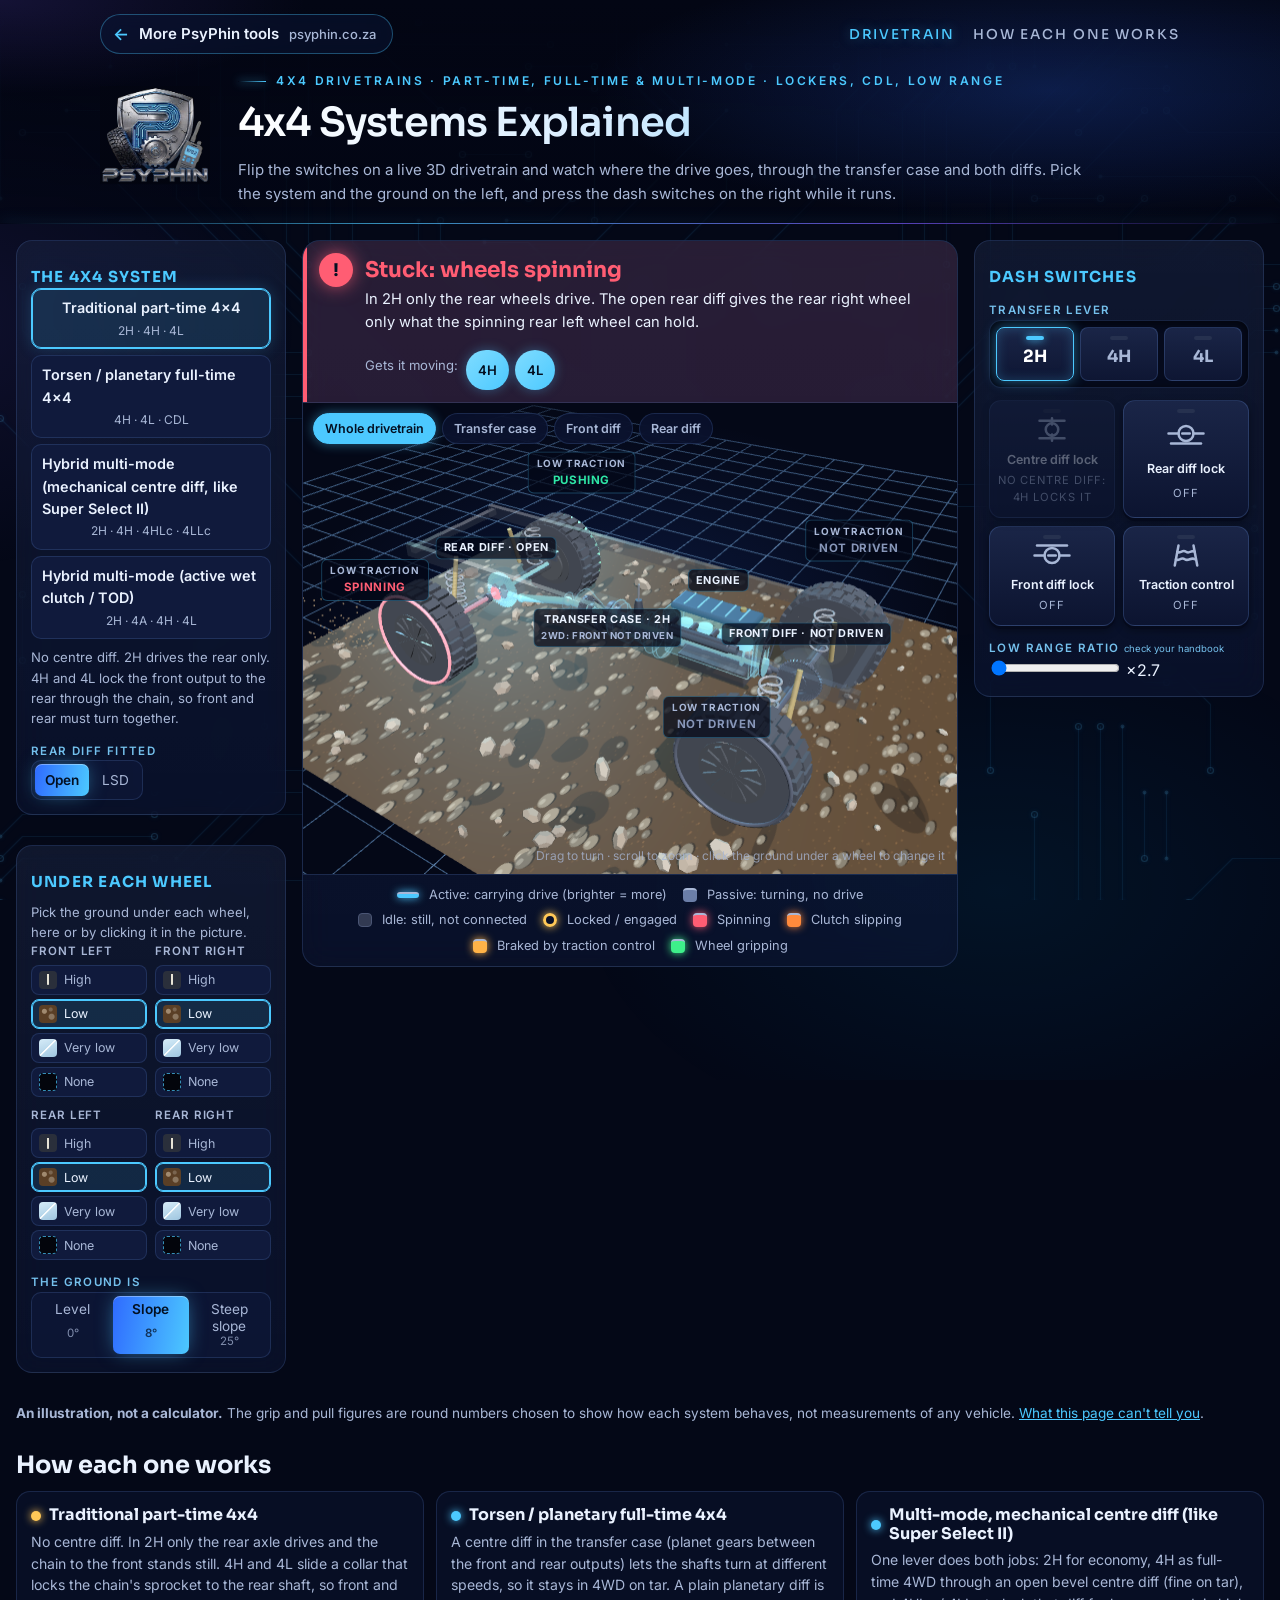
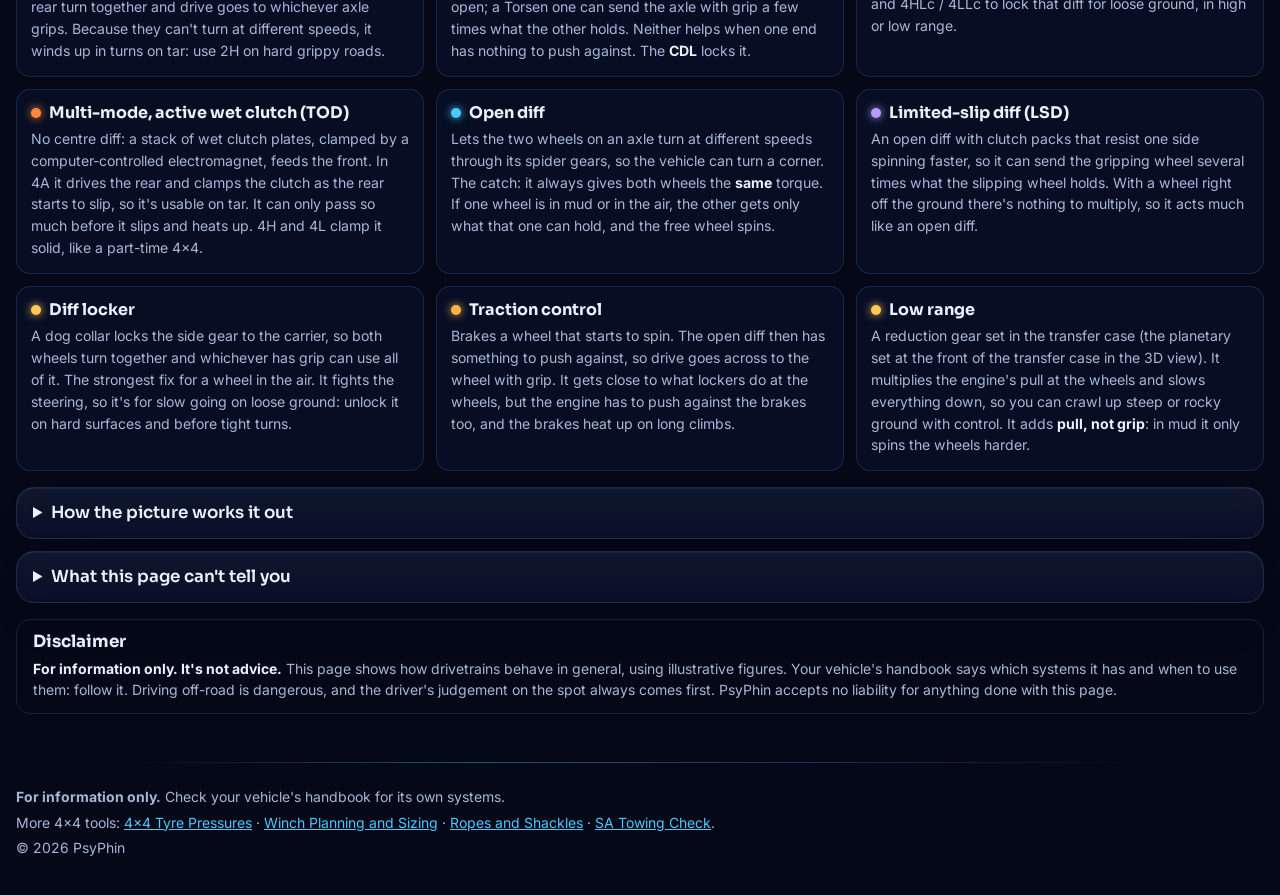
==== index.html @ dadbd7bc "Finished: remove the construction banner and noindex, add a sitemap Co-Authored-By: Claude Opus 5.5 " ====
<!doctype html>
<html lang="en-ZA" data-circuit="still">
<head>
  <meta charset="utf-8">
  <meta name="viewport" content="width=device-width, initial-scale=1">
  <title>4x4 Systems Explained: Part-Time, Full-Time, Lockers, CDL and Low Range | PsyPhin</title>
  <meta name="description" content="Flip the switches on a live 4x4 drivetrain: 2H, 4H, 4L, centre diff lock, lockers and traction control, and watch what each does on slippery ground.">
  <link rel="canonical" href="https://4x4.psyphin.co.za/">
  <meta property="og:type" content="website">
  <meta property="og:url" content="https://4x4.psyphin.co.za/">
  <meta property="og:title" content="4x4 Systems Explained">
  <meta property="og:description" content="Flip the switches on a live 4x4 drivetrain: 2H, 4H, 4L, centre diff lock, lockers and traction control, and watch what each does on slippery ground.">
  <meta name="theme-color" content="#040817">
  <link rel="icon" href="favicon.ico" sizes="48x48">
  <link rel="icon" href="favicon-96x96.png" type="image/png" sizes="96x96">
  <link rel="icon" href="favicon-192x192.png" type="image/png" sizes="192x192">
  <link rel="apple-touch-icon" href="apple-touch-icon.png" sizes="180x180">
  <link rel="preconnect" href="https://fonts.googleapis.com">
  <link rel="preconnect" href="https://fonts.gstatic.com" crossorigin>
  <link href="https://fonts.googleapis.com/css2?family=Inter:wght@400;500;600;700&family=Sora:wght@500;600;700&display=swap" rel="stylesheet">
  <link rel="stylesheet" href="css/style.css">
</head>
<body class="sys-page">
  <a class="skip-link" href="#main">Skip to content</a>

  <header class="brand-bar">
    <div class="brand-nav">
      <a class="back-link" href="https://psyphin.co.za/#tools"><span class="back-link-arrow" aria-hidden="true">&larr;</span> <span class="back-link-label"><span class="back-link-more">More </span>PsyPhin tools</span> <span class="back-link-domain">psyphin.co.za</span></a>
      <nav class="nav" aria-label="Site">
        <a href="#bench" aria-current="page">Drivetrain</a>
        <a href="#setups">How each one works</a>
      </nav>
    </div>
    <div class="brand-inner">
      <a class="brand-logo-link" href="https://psyphin.co.za/" aria-label="PsyPhin home"><img src="logo.jpg" alt="PsyPhin" class="brand-logo" width="560" height="501"></a>
      <div class="brand-text">
        <p class="brand-eyebrow">4x4 drivetrains &middot; Part-time, full-time &amp; multi-mode &middot; Lockers, CDL, low range</p>
        <h1>4x4 Systems Explained</h1>
        <p class="subtitle">Flip the switches on a live 3D drivetrain and watch where the drive goes, through the transfer case and both diffs. Pick the system and the ground on the left, and press the dash switches on the right while it runs.</p>
      </div>
    </div>
  </header>

  <main id="main" class="wrap">
    <!-- The bench: setup on the left, the live drivetrain in the middle, the dash switches on the right -->
    <section class="bench" id="bench" aria-label="Interactive drivetrain">
      <aside class="side side--left">
        <div class="panel">
          <p class="panel-title" id="sys-label">The 4x4 system</p>
          <div class="pick-list" id="sys-chips" role="radiogroup" aria-labelledby="sys-label"></div>
          <p class="hint" id="sys-blurb"></p>
          <p class="ctl-label" id="lsd-label">Rear diff fitted</p>
          <div class="seg" id="lsd-seg" role="radiogroup" aria-labelledby="lsd-label"></div>
        </div>
        <div class="panel">
          <p class="panel-title">Under each wheel</p>
          <p class="hint wheel-hint">Pick the ground under each wheel, here or by clicking it in the picture.</p>
          <div class="wheel-grid" id="wheel-grid"></div>
          <p class="ctl-label" id="slope-label">The ground is</p>
          <div class="seg seg--slope" id="slope-seg" role="radiogroup" aria-labelledby="slope-label"></div>
        </div>
      </aside>

      <div class="centre">
        <div class="status" id="status" role="status" aria-live="polite"></div>
        <div class="view-box">
          <canvas id="view" aria-label="3D view of the drivetrain, animated: drag to turn it, scroll to zoom" role="img"></canvas>
          <div class="views" id="views" role="group" aria-label="Zoom to">
            <button type="button" data-view="all" aria-pressed="true">Whole drivetrain</button>
            <button type="button" data-view="tcase" aria-pressed="false">Transfer case</button>
            <button type="button" data-view="front" aria-pressed="false">Front diff</button>
            <button type="button" data-view="rear" aria-pressed="false">Rear diff</button>
          </div>
          <p class="view-hint">Drag to turn &middot; scroll to zoom &middot; click the ground under a wheel to change it</p>
        </div>
        <ul class="legend" aria-label="Colour key">
          <li><span class="key key--flow"></span>Active: carrying drive (brighter = more)</li>
          <li><span class="key key--passive"></span>Passive: turning, no drive</li>
          <li><span class="key key--idle"></span>Idle: still, not connected</li>
          <li><span class="key key--lock"></span>Locked / engaged</li>
          <li><span class="key key--spin"></span>Spinning</li>
          <li><span class="key key--heat"></span>Clutch slipping</li>
          <li><span class="key key--brake"></span>Braked by traction control</li>
          <li><span class="key key--grip"></span>Wheel gripping</li>
        </ul>
      </div>

      <aside class="side side--right">
        <div class="panel dash">
          <p class="panel-title">Dash switches</p>
          <p class="ctl-label" id="range-label">Transfer lever</p>
          <div class="lever" id="lever" role="radiogroup" aria-labelledby="range-label"></div>
          <div class="switches" id="switches"></div>
          <p class="ctl-label" id="ratio-label">Low range ratio <small>check your handbook</small></p>
          <div class="slider">
            <input type="range" id="lowRatio" aria-labelledby="ratio-label">
            <output id="ratio-out" for="lowRatio"></output>
          </div>
        </div>
        <div class="cautions" id="cautions" aria-live="polite"></div>
      </aside>
    </section>

    <p class="note-illustrative"><strong>An illustration, not a calculator.</strong> The grip and pull figures are round numbers chosen to show how each system behaves, not measurements of any vehicle. <a href="#explain-gaps">What this page can't tell you</a>.</p>

    <!-- How each one works -->
    <section class="setups" id="setups" aria-labelledby="setups-title">
      <h2 id="setups-title" class="setups-title">How each one works</h2>
      <div class="setup-grid">
        <article class="setup">
          <h3><span class="setup-dot setup-dot--lock"></span>Traditional part-time 4x4</h3>
          <p>No centre diff. In 2H only the rear axle drives and the chain to the front stands still. 4H and 4L slide a collar that locks the chain's sprocket to the rear shaft, so front and rear turn together and drive goes to whichever axle grips. Because they can't turn at different speeds, it winds up in turns on tar: use 2H on hard grippy roads.</p>
        </article>
        <article class="setup">
          <h3><span class="setup-dot setup-dot--flow"></span>Torsen / planetary full-time 4x4</h3>
          <p>A centre diff in the transfer case (planet gears between the front and rear outputs) lets the shafts turn at different speeds, so it stays in 4WD on tar. A plain planetary diff is open; a Torsen one can send the axle with grip a few times what the other holds. Neither helps when one end has nothing to push against. The <strong>CDL</strong> locks it.</p>
        </article>
        <article class="setup">
          <h3><span class="setup-dot setup-dot--flow"></span>Multi-mode, mechanical centre diff (like Super Select II)</h3>
          <p>One lever does both jobs: 2H for economy, 4H as full-time 4WD through an open bevel centre diff (fine on tar), and 4HLc / 4LLc to lock that diff for loose ground, in high or low range.</p>
        </article>
        <article class="setup">
          <h3><span class="setup-dot setup-dot--heat"></span>Multi-mode, active wet clutch (TOD)</h3>
          <p>No centre diff: a stack of wet clutch plates, clamped by a computer-controlled electromagnet, feeds the front. In 4A it drives the rear and clamps the clutch as the rear starts to slip, so it's usable on tar. It can only pass so much before it slips and heats up. 4H and 4L clamp it solid, like a part-time 4x4.</p>
        </article>
        <article class="setup">
          <h3><span class="setup-dot setup-dot--flow"></span>Open diff</h3>
          <p>Lets the two wheels on an axle turn at different speeds through its spider gears, so the vehicle can turn a corner. The catch: it always gives both wheels the <strong>same</strong> torque. If one wheel is in mud or in the air, the other gets only what that one can hold, and the free wheel spins.</p>
        </article>
        <article class="setup">
          <h3><span class="setup-dot setup-dot--lsd"></span>Limited-slip diff (LSD)</h3>
          <p>An open diff with clutch packs that resist one side spinning faster, so it can send the gripping wheel several times what the slipping wheel holds. With a wheel right off the ground there's nothing to multiply, so it acts much like an open diff.</p>
        </article>
        <article class="setup">
          <h3><span class="setup-dot setup-dot--lock"></span>Diff locker</h3>
          <p>A dog collar locks the side gear to the carrier, so both wheels turn together and whichever has grip can use all of it. The strongest fix for a wheel in the air. It fights the steering, so it's for slow going on loose ground: unlock it on hard surfaces and before tight turns.</p>
        </article>
        <article class="setup">
          <h3><span class="setup-dot setup-dot--brake"></span>Traction control</h3>
          <p>Brakes a wheel that starts to spin. The open diff then has something to push against, so drive goes across to the wheel with grip. It gets close to what lockers do at the wheels, but the engine has to push against the brakes too, and the brakes heat up on long climbs.</p>
        </article>
        <article class="setup">
          <h3><span class="setup-dot setup-dot--lock"></span>Low range</h3>
          <p>A reduction gear set in the transfer case (the planetary set at the front of the transfer case in the 3D view). It multiplies the engine's pull at the wheels and slows everything down, so you can crawl up steep or rocky ground with control. It adds <strong>pull, not grip</strong>: in mud it only spins the wheels harder.</p>
        </article>
      </div>
    </section>

    <section class="explainers" aria-label="Explainers">
      <details class="explainer" id="explain-model">
        <summary>How the picture works it out</summary>
        <div class="explainer-body">
          <p>Each wheel can push the ground with at most its grip times the weight on it. The wheels on the ground share the vehicle's weight evenly, so a lifted wheel carries none and has no grip at all.</p>
          <p>The drive passes through the centre (the transfer case), then each axle's diff. An open diff can pass on twice what its weaker side can hold. A locked one passes on the sum of both sides. An LSD sits in between. Traction control acts like a locker at the ground, by braking the side that spins.</p>
          <p>To keep moving up the slope it needs the slope's pull plus the drag of the surface. If the drivetrain can't pass that much to the ground, wheels spin. If it can but the engine can't pull that hard, it bogs down: that's when low range helps.</p>
        </div>
      </details>
      <details class="explainer" id="explain-gaps">
        <summary>What this page can't tell you</summary>
        <div class="explainer-body"><ul id="gaps"></ul></div>
      </details>
    </section>

    <aside id="disclaimer" class="disclaimer" aria-labelledby="disclaimer-title">
      <h2 id="disclaimer-title">Disclaimer</h2>
      <p><strong>For information only. It's not advice.</strong> This page shows how drivetrains behave in general, using illustrative figures. Your vehicle's handbook says which systems it has and when to use them: follow it. Driving off-road is dangerous, and the driver's judgement on the spot always comes first. PsyPhin accepts no liability for anything done with this page.</p>
    </aside>
  </main>

  <footer class="site-footer">
    <div class="wrap">
      <p><strong>For information only.</strong> Check your vehicle's handbook for its own systems.</p>
      <p>More 4x4 tools: <a href="https://tyres.psyphin.co.za/">4x4 Tyre Pressures</a> &middot; <a href="https://winching.psyphin.co.za/">Winch Planning and Sizing</a> &middot; <a href="https://ropes.psyphin.co.za/">Ropes and Shackles</a> &middot; <a href="https://towing.psyphin.co.za/">SA Towing Check</a>.</p>
      <p>&copy; <span id="year"></span> PsyPhin</p>
    </div>
  </footer>

  <script src="js/data.js"></script>
  <script src="js/calc.js"></script>
  <script src="js/vendor/three.min.js"></script>
  <script src="js/diagram3d.js"></script>
  <script src="js/app.js"></script>
  <script src="js/circuit.js"></script>

  <!-- GoatCounter: cookie-free page-visit stats at https://psyphin.goatcounter.com/ (never sees form inputs) -->
  <!-- Shared with psyphin.co.za: prefix paths with the host so this site's "/" is counted separately -->
  <script>window.goatcounter = { path: function (p) { return location.host + p; } };</script>
  <script data-goatcounter="https://psyphin.goatcounter.com/count" async src="//gc.zgo.at/count.js"></script>
</body>
</html>
---- css/style.css ----
/* 4x4 Systems Explained. Colours follow psyphin.co.za (css/style.css there);
   based on the SA Towing Check stylesheet, so the tools look the same: the navy
   "deep space" look shared by every PsyPhin site since 2026-10-18. */
:root {
  --bg: #040817;
  --surface: #0b1330;
  --surface-2: #101a3c;
  --glass: rgba(11, 19, 48, 0.58);
  --glass-2: rgba(16, 26, 60, 0.6);
  --border: rgba(120, 170, 255, 0.16);
  --text: #eaf2ff;
  --text-muted: #a8b7d6;
  --accent: #4cc9ff;
  --accent-strong: #2f6bff;
  --accent-glow: rgba(76, 201, 255, 0.35);
  --violet: #7c5cff;

  /* anything the visitor can change: blue box, blue value, pencil (worked-out figures stay plain) */
  --input-bg: color-mix(in srgb, var(--accent) 12%, var(--surface-2));
  --input-border: color-mix(in srgb, var(--accent) 70%, var(--border));
  --pencil: url("data:image/svg+xml,%3Csvg xmlns='http://www.w3.org/2000/svg' viewBox='0 0 16 16' fill='none' stroke='%234cc9ff' stroke-width='1.6' stroke-linecap='round' stroke-linejoin='round'%3E%3Cpath d='M11.2 2.3l2.5 2.5-8.4 8.4-3.2.7.7-3.2z'/%3E%3Cpath d='M9.6 3.9l2.5 2.5'/%3E%3C/svg%3E");

  /* traffic light */
  --pass: #2ee6a6;
  --warn: #ffc857;
  --fail: #ff5d73;
  --info: #4cc9ff;
  --incomplete: #7487ad;

  /* panel accents */
  --legal: #4cc9ff;
  --maker: #c084fc;

  /* chart series (validated for colour-blind separation on --surface-2) */
  --series-1: #3987e5;
  --series-2: #d95926;
  --series-3: #9085e9;
  --series-4: #d55181;
  --series-neutral: #7487ad;

  /* under construction banner */
  --construction: #fbbf24;
  --construction-ink: #1a1405;

  --radius: 14px;
  --max-width: 1100px;
  --font-body: "Inter", system-ui, -apple-system, "Segoe UI", Roboto, sans-serif;
  --font-display: "Sora", "Inter", system-ui, sans-serif;
}

*,
*::before,
*::after {
  box-sizing: border-box;
}

/* elements with display rules below must still hide (modes, trailer fields) */
[hidden] {
  display: none !important;
}

body {
  margin: 0;
  background: var(--bg);
  color: var(--text);
  font-family: var(--font-body);
  font-size: 1rem;
  line-height: 1.55;
  -webkit-font-smoothing: antialiased;
  overflow-x: hidden;
}

/* Fixed layers behind the whole page, the same on every PsyPhin site (change them
   together): a glowing circuit board and slow-drifting pools of blue and violet
   light. js/circuit.js (identical on every site) draws the circuit on two canvases
   (.circuit-fx) and adds .fx-circuit to <html>, which hides the static fallback
   tile in body::before. Here (owner's request, 2026-10-19) both are dimmer than
   on the other sites and still: the pages set <html data-circuit="still">, so
   circuit.js draws the board once with no pulses, and the light doesn't drift,
   so nothing moves behind the text. */
body::before,
body::after {
  content: "";
  position: fixed;
  inset: 0;
  z-index: -1;
  pointer-events: none;
}

body::before {
  opacity: 0.5;
  background-image: url("data:image/svg+xml,%3Csvg xmlns='http://www.w3.org/2000/svg' width='180' height='180' fill='none'%3E%3Cfilter id='g' filterUnits='userSpaceOnUse' x='-20' y='-20' width='220' height='220'%3E%3CfeGaussianBlur stdDeviation='1.8' result='b'/%3E%3CfeMerge%3E%3CfeMergeNode in='b'/%3E%3CfeMergeNode in='SourceGraphic'/%3E%3C/feMerge%3E%3C/filter%3E%3Cg filter='url(%23g)'%3E%3Cg stroke='%233fb6ff' stroke-opacity='0.18' stroke-width='1.1'%3E%3Cpath d='M0 40h46l18 18h44M108 58v42l18 18h54M24 180v-44l18-18h34M180 22h-34L124 0M76 118v-20l-14-14H0M146 180v-26l12-12h22'/%3E%3C/g%3E%3Cg stroke='%235cc8ff' stroke-opacity='0.38'%3E%3Ccircle cx='108' cy='58' r='2.6'/%3E%3Ccircle cx='76' cy='118' r='2.6'/%3E%3Ccircle cx='146' cy='22' r='2.6'/%3E%3Ccircle cx='146' cy='154' r='2.6'/%3E%3C/g%3E%3C/g%3E%3C/svg%3E");
}

.fx-circuit body::before {
  display: none;
}

body::after {
  z-index: -2;
  inset: -20%;
  background:
    radial-gradient(38% 32% at 82% 8%, rgba(47, 107, 255, 0.18), transparent 70%),
    radial-gradient(30% 28% at 10% 40%, rgba(124, 92, 255, 0.1), transparent 70%),
    radial-gradient(34% 30% at 70% 85%, rgba(0, 180, 255, 0.07), transparent 70%);
}

.circuit-fx {
  position: fixed;
  top: 0;
  left: 0;
  z-index: -1;
  pointer-events: none;
  opacity: 0.5;
}

::selection {
  background: rgba(76, 201, 255, 0.35);
  color: #fff;
}

a {
  color: var(--accent);
}

h1,
h2,
h3 {
  font-family: var(--font-display);
  line-height: 1.15;
  margin: 0;
}

.wrap {
  max-width: var(--max-width);
  margin: 0 auto;
  padding: 0 16px;
}

.skip-link {
  position: absolute;
  left: -9999px;
}

.skip-link:focus {
  left: 16px;
  top: 16px;
  z-index: 10;
  background: var(--surface);
  padding: 8px 12px;
}

.visually-hidden {
  position: absolute;
  width: 1px;
  height: 1px;
  overflow: hidden;
  clip: rect(0 0 0 0);
  white-space: nowrap;
}

.muted {
  color: var(--text-muted);
}

/* ------------------------------------------------------------ header / footer */
.site-header {
  border-bottom: 1px solid var(--border);
  background: rgba(2, 2, 3, 0.92);
  position: sticky;
  top: 0;
  z-index: 5;
  backdrop-filter: blur(6px);
}

.site-header-inner {
  max-width: var(--max-width);
  margin: 0 auto;
  padding: 12px 16px;
  display: flex;
  align-items: center;
  justify-content: space-between;
  gap: 16px;
}

/* back link pill: same design as fuel.psyphin.co.za's header link */
.back-link {
  display: inline-flex;
  align-items: center;
  flex-wrap: wrap;
  gap: 4px 10px;
  padding: 8px 16px 8px 12px;
  border: 1px solid rgba(76, 201, 255, 0.35);
  border-radius: 999px;
  background: rgba(10, 20, 52, 0.55);
  -webkit-backdrop-filter: blur(10px);
  backdrop-filter: blur(10px);
  color: var(--text);
  font-size: 15px;
  font-weight: 600;
  line-height: 1.3;
  text-decoration: none;
  transition: background-color 0.15s ease, border-color 0.15s ease, box-shadow 0.15s ease;
}

.back-link-arrow {
  color: var(--accent);
  font-size: 17px;
  transition: transform 0.15s ease;
}

.back-link-domain {
  color: var(--text-muted);
  font-weight: 500;
  font-size: 13px;
}

.back-link:hover {
  background: rgba(76, 201, 255, 0.14);
  border-color: var(--accent);
  box-shadow: 0 0 22px rgba(76, 201, 255, 0.3);
}

.back-link:hover .back-link-arrow {
  transform: translateX(-3px);
}

.back-link:focus-visible {
  outline: 2px solid var(--accent);
  outline-offset: 3px;
}

/* phones: the pill, page links and shield share one row, so drop the domain,
   keep the pill on one line and shorten it to "← PsyPhin tools" */
@media (max-width: 480px) {
  .back-link-domain {
    display: none;
  }

  .back-link {
    flex-wrap: nowrap;
    white-space: nowrap;
  }
}

@media (max-width: 420px) {
  .back-link-more {
    display: none;
  }

  .back-link {
    padding: 7px 12px 7px 10px;
    gap: 8px;
    font-size: 14px;
  }
}

@media (prefers-reduced-motion: reduce) {
  .back-link,
  .back-link-arrow {
    transition: none;
  }
}

.nav {
  display: flex;
  gap: 18px;
}

/* page links + PsyPhin shield (a copy of psyphin.co.za's brand-64.png), top right */
.header-end {
  display: flex;
  align-items: center;
  gap: 16px;
}

.brand {
  display: block;
  flex: none;
  border-radius: 6px;
}

.brand img {
  display: block;
  width: 32px;
  height: 32px;
  border-radius: 6px;
}

.brand:focus-visible {
  outline: 2px solid var(--accent);
  outline-offset: 3px;
}

@media (max-width: 420px) {
  .site-header-inner {
    gap: 12px;
  }

  .header-end,
  .nav {
    gap: 12px;
  }

  .nav a {
    font-size: 1rem;
  }

  .brand img {
    width: 28px;
    height: 28px;
  }
}

@media (max-width: 350px) {
  .site-header-inner {
    padding-left: 12px;
    padding-right: 12px;
  }

  .site-header-inner,
  .header-end,
  .nav {
    gap: 8px;
  }

  .back-link {
    padding: 6px 10px 6px 8px;
    gap: 6px;
  }
}

.nav a {
  color: var(--text-muted);
  text-decoration: none;
  font-family: var(--font-display);
  font-weight: 600;
  font-size: 1.05rem;
  letter-spacing: 0.02em;
}

.nav a[aria-current="page"],
.nav a:hover {
  color: var(--accent);
}

.site-footer {
  border-top: 1px solid var(--border);
  margin-top: 48px;
  padding: 20px 0 32px;
  color: var(--text-muted);
  font-size: 0.875rem;
}

.site-footer p {
  margin: 4px 0;
}

/* ------------------------------------------------------------ intro */
.intro {
  padding: 28px 0 8px;
}

.intro h1 {
  font-size: clamp(2rem, 6vw, 2.8rem);
  color: var(--text);
}

.lede {
  max-width: 62ch;
  margin: 10px 0 6px;
  color: var(--text);
}

.privacy {
  margin: 0;
  color: var(--text-muted);
  font-size: 0.875rem;
}

/* ------------------------------------------------------------ modes */
.modes {
  display: grid;
  grid-template-columns: repeat(4, 1fr);
  gap: 4px;
  margin-top: 20px;
  padding: 4px;
  background: var(--surface);
  border: 1px solid var(--border);
  border-radius: 12px;
  max-width: 760px;
}

/* phones: two rows of two */
@media (max-width: 560px) {
  .modes {
    grid-template-columns: 1fr 1fr;
  }
}

.mode-button small {
  display: block;
  font-family: var(--font-body);
  font-weight: 500;
  font-size: 0.72rem;
  letter-spacing: 0.04em;
  text-transform: uppercase;
  opacity: 0.8;
}

.mode-button {
  font: inherit;
  font-family: var(--font-display);
  font-weight: 700;
  font-size: 1.05rem;
  line-height: 1.15;
  min-height: 44px;
  padding: 6px 8px;
  color: var(--text-muted);
  background: transparent;
  border: 0;
  border-radius: 9px;
  cursor: pointer;
}

.mode-button:hover {
  color: var(--text);
}

.mode-button[aria-pressed="true"] {
  color: #031022;
  background: var(--accent);
}

.mode-button:focus-visible {
  outline: 2px solid var(--accent);
  outline-offset: 2px;
}

.mode-hint {
  margin: 8px 0 0;
  font-size: 0.875rem;
  color: var(--text-muted);
}

.jump-link {
  white-space: nowrap;
}

.results {
  scroll-margin-top: 64px; /* clear the sticky header */
}

@media (min-width: 900px) {
  .jump-link {
    display: none;
  }
}

/* ------------------------------------------------------------ layout */
.layout {
  display: grid;
  gap: 24px;
  margin-top: 20px;
}

@media (min-width: 900px) {
  .layout {
    grid-template-columns: minmax(300px, 380px) 1fr;
    align-items: start;
  }
}

/* ------------------------------------------------------------ form */
.inputs fieldset {
  border: 1px solid var(--border);
  background: var(--surface);
  border-radius: var(--radius);
  margin: 0 0 16px;
  padding: 14px 16px 6px;
  min-width: 0;
}

.inputs legend {
  font-family: var(--font-display);
  font-weight: 700;
  font-size: 1.15rem;
  padding: 0 6px;
  color: var(--accent);
}

.field {
  margin-bottom: 14px;
}

.field > label,
.field > .label {
  display: block;
  font-weight: 600;
  font-size: 0.95rem;
  margin-bottom: 6px;
}

.hint {
  margin: 4px 0 0;
  font-size: 0.8rem;
  color: var(--text-muted);
}

input[inputmode],
select {
  width: 100%;
  font: inherit;
  font-size: 1rem; /* 16px stops iOS zooming on focus */
  color: var(--text);
  background: var(--surface-2);
  border: 1px solid var(--border);
  border-radius: 10px;
  padding: 10px 12px;
  min-height: 44px;
}

input[inputmode]:focus,
select:focus {
  outline: 2px solid var(--accent);
  outline-offset: 1px;
}

.unit-input {
  display: flex;
  align-items: stretch;
}

.unit-input input {
  border-top-right-radius: 0;
  border-bottom-right-radius: 0;
}

.unit-input span {
  display: flex;
  align-items: center;
  padding: 0 12px;
  border: 1px solid var(--border);
  border-left: 0;
  border-radius: 0 10px 10px 0;
  background: var(--surface);
  color: var(--text-muted);
  font-size: 0.9rem;
}

.choice {
  display: grid;
  grid-template-columns: 1fr 1fr;
  gap: 8px;
}

.choice label {
  display: flex;
  align-items: flex-start;
  gap: 8px;
  line-height: 1.3;
  padding: 10px 12px;
  min-height: 44px;
  border: 1px solid var(--border);
  border-radius: 10px;
  background: var(--surface-2);
  cursor: pointer;
  font-weight: 500;
}

.choice label small {
  display: block;
  color: var(--text-muted);
  font-size: 0.78rem;
  font-weight: 400;
  margin-top: 2px;
}

.choice .choice-wide {
  grid-column: 1 / -1;
}

.field > .label small {
  font-weight: 400;
  font-size: 0.8rem;
  color: var(--text-muted);
}

.choice label:has(input:checked) {
  border-color: var(--accent);
  box-shadow: inset 0 0 0 1px var(--accent);
}

.choice input {
  accent-color: var(--accent);
  flex: none;
  width: 18px;
  height: 18px;
  margin: 0;
}

.help {
  margin-top: 8px;
  font-size: 0.875rem;
}

.help summary {
  cursor: pointer;
  color: var(--accent);
}

.help-body {
  margin-top: 6px;
  padding: 10px 12px;
  background: var(--surface-2);
  border-radius: 10px;
}

.help-body p {
  margin: 0 0 6px;
}

.help-body > ul {
  margin: 0 0 6px;
  padding-left: 1.2em;
}

.help-body li {
  margin-bottom: 3px;
}

.fieldset-hint {
  margin: 0 0 12px;
}

.field-row {
  display: grid;
  grid-template-columns: 1fr 1fr;
  gap: 0 10px;
}

.field-row > .field > label {
  display: block;
  font-weight: 600;
  font-size: 0.95rem;
  margin-bottom: 6px;
}

.field-row-hint {
  margin: -8px 0 14px;
}

.fieldset-details > summary {
  cursor: pointer;
  font-family: var(--font-display);
  font-weight: 700;
  font-size: 1.15rem;
  color: var(--accent);
  margin-bottom: 8px;
}

.fieldset-details > summary small {
  font-family: var(--font-body);
  font-weight: 400;
  font-size: 0.8rem;
  color: var(--text-muted);
  white-space: nowrap;
}

/* if the heading wraps, "(optional)" goes with the last word, never alone */
.summary-tail {
  white-space: nowrap;
}

/* phones: keep "(optional)" on the heading's line */
@media (max-width: 420px) {
  .fieldset-details > summary {
    font-size: 1.05rem;
  }

  .fieldset-details > summary small {
    font-size: 0.75rem;
  }
}

.inputs fieldset:has(> .fieldset-details) {
  padding-top: 12px;
}

/* load list builder */
.load-list {
  display: grid;
  gap: 10px;
  margin-bottom: 10px;
}

.load-row {
  display: grid;
  grid-template-columns: 1fr 1fr auto;
  gap: 6px 8px;
  align-items: end;
  padding: 10px;
  background: var(--surface-2);
  border: 1px solid var(--border);
  border-radius: 10px;
}

.load-row input[type="text"] {
  grid-column: 1 / -1;
}

.load-row input {
  width: 100%;
  font: inherit;
  font-size: 1rem;
  color: var(--text);
  background: var(--surface);
  border: 1px solid var(--border);
  border-radius: 8px;
  padding: 8px 10px;
  min-height: 44px;
}

.load-row input:focus {
  outline: 2px solid var(--accent);
  outline-offset: 1px;
}

.load-num span {
  display: block;
  font-size: 0.75rem;
  color: var(--text-muted);
  margin-bottom: 2px;
}

.load-remove {
  min-width: 44px;
  min-height: 44px;
  font-size: 1.3rem;
  line-height: 1;
  color: var(--text-muted);
  background: transparent;
  border: 1px solid var(--border);
  border-radius: 8px;
  cursor: pointer;
}

.load-remove:hover {
  color: var(--fail);
  border-color: var(--fail);
}

.load-add {
  display: flex;
  gap: 8px;
}

.load-add select {
  flex: 1;
  min-width: 0;
}

.load-total {
  margin: 10px 0 12px;
  font-size: 0.9rem;
  color: var(--text-muted);
}

.load-total strong {
  color: var(--text);
}

.form-actions {
  display: flex;
  gap: 10px;
  flex-wrap: wrap;
}

.button {
  font: inherit;
  font-size: 0.9rem;
  font-weight: 600;
  min-height: 44px;
  padding: 8px 16px;
  border-radius: 10px;
  cursor: pointer;
}

.button--ghost {
  background: transparent;
  color: var(--accent);
  border: 1px solid var(--border);
}

.button--ghost:hover {
  border-color: var(--accent);
}

.button--primary {
  background: var(--accent);
  color: #031022;
  border: 1px solid var(--accent);
}

.button--primary:hover {
  background: var(--accent-strong);
  border-color: var(--accent-strong);
}

.button:focus-visible {
  outline: 2px solid var(--accent);
  outline-offset: 2px;
}

/* ------------------------------------------------------------ results */
.overall {
  display: flex;
  align-items: center;
  gap: 12px;
  padding: 14px 16px;
  border-radius: var(--radius);
  border: 1px solid var(--border);
  background: var(--surface);
  font-weight: 600;
  margin-bottom: 16px;
  --tone: var(--incomplete);
  border-left: 5px solid var(--tone);
}

.overall--pass,
.overall--info {
  --tone: var(--pass);
}

.overall--warn {
  --tone: var(--warn);
}

.overall--fail {
  --tone: var(--fail);
}

.status-icon {
  flex: none;
  display: inline-grid;
  place-items: center;
  width: 26px;
  height: 26px;
  border-radius: 50%;
  background: var(--tone);
  color: #031022;
  font-weight: 700;
  font-size: 0.9rem;
  line-height: 1;
}

.panel {
  border: 1px solid var(--border);
  border-top: 4px solid var(--panel-color);
  background: var(--surface);
  border-radius: var(--radius);
  padding: 16px;
  margin-bottom: 16px;
}

.panel--legal {
  --panel-color: var(--legal);
}

.panel--maker {
  --panel-color: var(--maker);
}

.panel h2 {
  font-size: 1.4rem;
  display: flex;
  align-items: center;
  gap: 10px;
  flex-wrap: wrap;
}

.panel-tag {
  font-family: var(--font-body);
  font-size: 0.7rem;
  font-weight: 600;
  text-transform: uppercase;
  letter-spacing: 0.06em;
  color: var(--panel-color);
  border: 1px solid var(--panel-color);
  border-radius: 999px;
  padding: 2px 8px;
}

.panel > p {
  margin: 10px 0 0;
}

.checks {
  list-style: none;
  margin: 12px 0 0;
  padding: 0;
  display: grid;
  gap: 12px;
}

.check {
  --tone: var(--incomplete);
  background: var(--surface-2);
  border: 1px solid var(--border);
  border-left: 5px solid var(--tone);
  border-radius: 12px;
  padding: 12px 14px;
}

.check--pass { --tone: var(--pass); }
.check--warn { --tone: var(--warn); }
.check--fail { --tone: var(--fail); }
.check--info { --tone: var(--info); }

.check-head {
  display: flex;
  align-items: center;
  gap: 10px;
  flex-wrap: wrap;
}

/* the title wraps beside its icon (never leaving the icon alone); a long
   status label drops to its own line only when both won't fit */
.check-head h3 {
  font-size: 1.15rem;
  flex: 1 1 9rem;
  min-width: 0;
}

.status-label {
  font-size: 0.75rem;
  font-weight: 600;
  text-transform: uppercase;
  letter-spacing: 0.05em;
  color: var(--tone);
  text-align: right;
}

.check-reason {
  margin: 8px 0 0;
}

.check-notes {
  margin: 8px 0 0;
  padding-left: 18px;
  color: var(--text-muted);
  font-size: 0.875rem;
}

.check-notes li + li {
  margin-top: 2px;
}

/* a card's explanatory notes, folded away */
.more-detail {
  margin-top: 8px;
  font-size: 0.85rem;
}

.more-detail > summary {
  cursor: pointer;
  width: fit-content;
  color: var(--accent);
}

.more-detail > .check-notes {
  margin-top: 4px;
}

/* one outcome per vehicle type, when the type was left blank */
.variants {
  list-style: none;
  margin: 8px 0 0;
  padding: 0;
  display: grid;
  gap: 8px;
}

.variant {
  --tone: var(--incomplete);
  padding: 8px 10px;
  border-left: 3px solid var(--tone);
  border-radius: 8px;
  background: var(--surface);
}

.variant--pass { --tone: var(--pass); }
.variant--warn { --tone: var(--warn); }
.variant--fail { --tone: var(--fail); }
.variant--info { --tone: var(--info); }

.variant-head {
  display: flex;
  align-items: center;
  flex-wrap: wrap;
  gap: 4px 8px;
}

.variant-head .status-icon {
  width: 20px;
  height: 20px;
  font-size: 0.75rem;
}

.variant-head strong {
  flex: 1 1 9rem;
  min-width: 0;
}

.variant-head .status-label {
  margin-left: auto;
  font-size: 0.8rem;
  font-weight: 600;
  color: var(--tone);
}

.variant p {
  margin: 4px 0 0;
}

/* meter: fill carries the status; the track is a dim step of the same colour */
.meter {
  --tone: var(--incomplete);
  display: flex;
  align-items: center;
  gap: 10px;
  margin-top: 10px;
}

.meter--pass { --tone: var(--pass); }
.meter--warn { --tone: var(--warn); }
.meter--fail { --tone: var(--fail); }
.meter--info { --tone: var(--info); }

.meter-track {
  flex: 1;
  height: 10px;
  border-radius: 4px;
  background: color-mix(in srgb, var(--tone) 22%, var(--surface-2));
  overflow: hidden;
}

.meter-fill {
  height: 100%;
  border-radius: 4px;
  background: var(--tone);
}

.meter-text {
  flex: none;
  font-size: 0.8rem;
  color: var(--text-muted);
  font-variant-numeric: tabular-nums;
}

.panel-intro {
  font-size: 0.875rem;
}

.panel-summary {
  display: flex;
  align-items: center;
  gap: 10px;
  margin: 12px 0 0;
  font-weight: 600;
  --tone: var(--incomplete);
}

.panel-summary.overall--pass { --tone: var(--pass); }
.panel-summary.overall--warn { --tone: var(--warn); }
.panel-summary.overall--fail { --tone: var(--fail); }

.table-wrap {
  overflow-x: auto;
  margin-top: 12px;
}

.limit-table {
  width: 100%;
  border-collapse: collapse;
  font-size: 0.85rem;
}

.limit-table th,
.limit-table td {
  text-align: left;
  padding: 7px 8px;
  border-bottom: 1px solid var(--border);
  vertical-align: top;
}

.limit-table th {
  color: var(--text-muted);
  font-weight: 600;
  font-size: 0.75rem;
  text-transform: uppercase;
  letter-spacing: 0.04em;
}

.limit-table .num {
  text-align: right;
  white-space: nowrap;
  font-variant-numeric: tabular-nums;
}

.limit-table tr.is-binding td {
  font-weight: 600;
  background: var(--surface-2);
}

.limit-table tr.is-binding td:first-child {
  box-shadow: inset 3px 0 0 var(--accent);
}

/* tables stay tables on phones; .table-wrap scrolls the wide ones */

/* compact citations on the checker: plain rule names linking to the sources page */
.rule-links {
  margin: 10px 0 0;
  font-size: 0.8rem;
  line-height: 1.5;
  color: var(--text-muted);
}

.rule-links-label {
  margin-right: 6px;
}

.rule-links ul {
  display: inline;
  list-style: none;
  margin: 0;
  padding: 0;
}

.rule-links li {
  display: inline;
}

.rule-links li + li::before {
  content: "\00B7";
  margin: 0 6px;
  color: var(--text-muted);
}

.rule-links a {
  font-weight: 600;
}

.rule-ref {
  font-weight: 400;
  white-space: nowrap;
}

.badge {
  display: inline-block;
  font-size: 0.68rem;
  font-weight: 600;
  line-height: 1.4;
  padding: 1px 7px;
  border-radius: 999px;
  white-space: nowrap;
  vertical-align: 1px;
}

.badge--unverified {
  color: var(--warn);
  border: 1px dashed var(--warn);
}

.badge--verified {
  color: var(--pass);
  border: 1px solid var(--pass);
}

.disclaimer {
  border: 1px solid var(--border);
  border-radius: var(--radius);
  padding: 12px 16px;
  font-size: 0.875rem;
  color: var(--text-muted);
  margin-bottom: 16px;
}

.disclaimer strong {
  color: var(--text);
}

.disclaimer {
  scroll-margin-top: 72px; /* clear the sticky header when jumped to */
}

.disclaimer h2 {
  font-size: 1.05rem;
  color: var(--text);
  margin: 0 0 6px;
}

.disclaimer p {
  margin: 0;
}

.disclaimer p + p {
  margin-top: 6px;
}

/* "Legal disclaimer" link, top of the page */
.disclaimer-link {
  margin: 0 0 6px;
  font-size: 0.85rem;
}

.disclaimer-link a {
  color: var(--text-muted);
}

.disclaimer-link a:hover {
  color: var(--accent);
}

.explainer {
  border: 1px solid var(--border);
  background: var(--surface);
  border-radius: var(--radius);
  padding: 12px 16px;
  margin-bottom: 12px;
}

.explainer summary {
  cursor: pointer;
  font-family: var(--font-display);
  font-weight: 700;
  font-size: 1.15rem;
}

.explainer ol {
  padding-left: 20px;
}

.explainer ol > li + li {
  margin-top: 10px;
}

.example {
  background: var(--surface-2);
  border-radius: 10px;
  padding: 10px 12px;
}

/* ------------------------------------------------------------ sources page */
.source-group {
  margin-top: 28px;
}

.source-group > h2 {
  font-size: 1.5rem;
  margin-bottom: 12px;
}

.source-list {
  list-style: none;
  padding: 0;
  margin: 0;
  display: grid;
  gap: 12px;
}

.source-item {
  background: var(--surface);
  border: 1px solid var(--border);
  border-radius: 12px;
  padding: 14px 16px;
}

.source-item h3 {
  font-size: 1.15rem;
  display: flex;
  gap: 10px;
  align-items: center;
  flex-wrap: wrap;
}

.source-item p {
  margin: 6px 0 0;
}

.source-meta {
  font-size: 0.85rem;
  color: var(--text-muted);
}

.source-meta a {
  overflow-wrap: anywhere;
}

.source-item {
  scroll-margin-top: 70px;
}

.source-item:target,
.source-item:focus {
  outline: 2px solid var(--accent);
  outline-offset: 2px;
}

.source-group {
  scroll-margin-top: 70px;
}

.sources-summary {
  width: 100%;
  margin-top: 20px;
  border-collapse: collapse;
  font-size: 0.875rem;
}

.sources-summary th,
.sources-summary td {
  text-align: left;
  padding: 7px 8px;
  border-bottom: 1px solid var(--border);
}

.sources-summary thead th {
  color: var(--text-muted);
  font-size: 0.72rem;
  font-weight: 600;
  text-transform: uppercase;
  letter-spacing: 0.04em;
}

.sources-summary .num {
  text-align: right;
  font-variant-numeric: tabular-nums;
}

.open-questions {
  padding-left: 22px;
}

.open-questions li + li {
  margin-top: 8px;
}

.oq-rules {
  color: var(--text-muted);
  font-size: 0.875rem;
}

/* the key figures, before the cards */
.figures {
  display: grid;
  grid-template-columns: repeat(auto-fit, minmax(170px, 1fr));
  gap: 10px;
  margin-top: 12px;
}

/* worked out, not typed: plain figures, no box (a box means you can change it) */
.figure {
  display: flex;
  flex-direction: column;
  gap: 2px;
  padding: 2px 12px;
  border-left: 2px solid var(--border);
}

.figure-label {
  font-size: 0.8rem;
  color: var(--text-muted);
}

.figure-value {
  font-family: var(--font-display);
  font-weight: 700;
  font-size: 1.9rem;
  line-height: 1.1;
}

.figure-sub {
  font-size: 0.78rem;
  color: var(--text-muted);
}

/* ------------------------------------------------------------ print */
/* ------------------------------------------------------------ print */
.results-actions {
  display: flex;
  justify-content: flex-end;
  margin-bottom: 12px;
}

/* one column: the form's Print summary button sits just above, so don't repeat it */
@media (max-width: 899px) {
  .results-actions {
    display: none;
  }
}

.print-only {
  display: none;
}

@media print {
  :root {
    --bg: #fff;
    --surface: #fff;
    --surface-2: #f4f5f6;
    --border: #bbb;
    --text: #000;
    --text-muted: #444;
    --accent: #0645ad;
    --legal: #0645ad;
    --maker: #6b21a8;
    --pass: #15803d;
    --warn: #b45309;
    --fail: #b91c1c;
    --info: #1d4ed8;
    --incomplete: #6b7280;
  }

  @page {
    margin: 14mm;
  }

  body {
    font-size: 10.5pt;
    -webkit-print-color-adjust: exact;
    print-color-adjust: exact;
  }

  .site-header,
  .modes,
  .mode-hint,
  .inputs,
  .results-actions,
  .explainers,
  .help,
  .more-detail,
  .skip-link {
    display: none !important;
  }

  .intro .lede,
  .intro .privacy {
    display: none;
  }

  .intro {
    padding-top: 0;
  }

  .layout {
    display: block;
    margin-top: 0;
  }

  .print-only {
    display: block;
    margin-bottom: 14px;
  }

  .check-notes.print-only {
    margin-bottom: 0;
  }

  .status-icon {
    color: #fff;
  }

  .panel,
  .limit-tile,
  .overall,
  .disclaimer {
    border-color: var(--border);
  }

  .check,
  .tow-card,
  .tow-speed,
  .limit-tile,
  .rig-figure,
  .print-table,
  tr {
    break-inside: avoid;
  }

  .panel h2,
  .limit-tile h2 {
    break-after: avoid;
  }

  a {
    color: var(--text);
  }

  .site-footer {
    margin-top: 16px;
  }
}

.print-table {
  width: 100%;
  border-collapse: collapse;
  font-size: 0.9rem;
  margin-top: 10px;
}

.print-table caption {
  text-align: left;
  font-family: var(--font-display);
  font-weight: 700;
  font-size: 1.1rem;
  padding-bottom: 4px;
}

.print-table th,
.print-table td {
  text-align: left;
  vertical-align: top;
  padding: 5px 8px;
  border: 1px solid var(--border);
}

.print-table tbody th {
  width: 34%;
  font-weight: 600;
}

.write-in-table .write-in {
  width: 30%;
  height: 2.2em;
}

.print-meta {
  margin: 4px 0 0;
  color: var(--text-muted);
  font-size: 0.85rem;
}

@media (prefers-reduced-motion: reduce) {
  * {
    scroll-behavior: auto !important;
  }
}


/* ------------------------------------------------------------ header
   The same header as fuel.psyphin.co.za (.brand-bar in its style.css): navy
   band with blue/violet glow and a glowing bottom edge, the PsyPhin logo, a cyan
   eyebrow, the title and a one-line description. Here js/fx.js draws the winching
   hologram on canvas.hero-fx behind it. Keep the sites in step. */
.brand-bar {
  position: relative;
  overflow: hidden;
  isolation: isolate;
  background:
    radial-gradient(ellipse 55% 90% at 82% 40%, rgba(47, 107, 255, 0.22), transparent 65%),
    radial-gradient(ellipse 40% 70% at 0% 0%, rgba(124, 92, 255, 0.14), transparent 60%),
    linear-gradient(180deg, #030614, rgba(3, 6, 20, 0.72));
  color: #ffffff;
  padding-top: env(safe-area-inset-top, 0px);
}

/* Glowing line along the bottom edge, with a spark running along it. */
.brand-bar::after {
  content: "";
  position: absolute;
  left: 0;
  right: 0;
  bottom: 0;
  height: 1px;
  background:
    linear-gradient(90deg, transparent 0 40%, rgba(255, 255, 255, 0.95) 50%, transparent 60% 100%) no-repeat,
    linear-gradient(90deg, transparent, rgba(76, 201, 255, 0.7) 30%, rgba(124, 92, 255, 0.7) 70%, transparent);
  background-size: 30% 100%, 100% 100%;
  background-position: -40% 0, 0 0;
  box-shadow: 0 0 14px rgba(76, 201, 255, 0.55);
}

.hero-fx {
  position: absolute;
  inset: 0;
  z-index: -1;
  width: 100%;
  height: 100%;
  display: block;
  pointer-events: none;
}

.brand-nav {
  max-width: 1120px;
  margin: 0 auto;
  padding: 14px 20px 0;
  display: flex;
  align-items: center;
  justify-content: space-between;
  flex-wrap: wrap;
  gap: 10px 16px;
}

.brand-inner {
  max-width: 1120px;
  margin: 0 auto;
  padding: 20px;
  display: flex;
  flex-wrap: wrap;
  align-items: center;
  gap: 20px 28px;
}

/* A taller header with room on the right for the winching hologram. */
.brand-bar--hero .brand-inner {
  min-height: 330px;
  padding-top: 28px;
  padding-bottom: 48px;
}

.brand-bar--hero .brand-text {
  flex: 0 1 560px;
}

.brand-logo-link {
  flex-shrink: 0;
  display: block;
  border-radius: 8px;
}

.brand-logo-link:focus-visible {
  outline: 2px solid var(--accent);
  outline-offset: 3px;
}

/* The logo sits on black; "lighten" drops the black so it floats on the navy. */
.brand-logo {
  width: 168px;
  height: auto;
  display: block;
  mix-blend-mode: lighten;
}

.brand-text {
  flex: 1 1 360px;
  min-width: 0;
}

.brand-text > * {
  animation: rise 0.9s cubic-bezier(0.2, 0.8, 0.2, 1) both;
}

.brand-text > :nth-child(2) { animation-delay: 0.08s; }
.brand-text > :nth-child(3) { animation-delay: 0.16s; }

@keyframes rise {
  from { opacity: 0; transform: translateY(14px); }
}

.brand-eyebrow {
  display: inline-flex;
  align-items: center;
  gap: 10px;
  margin: 0 0 10px;
  font-family: var(--font-body);
  font-size: 12px;
  font-weight: 600;
  letter-spacing: 0.22em;
  text-transform: uppercase;
  color: var(--accent);
}

.brand-eyebrow::before {
  content: "";
  width: 28px;
  height: 1px;
  background: linear-gradient(90deg, transparent, var(--accent));
  box-shadow: 0 0 8px var(--accent);
}

.brand-bar h1,
.brand-title {
  margin: 0 0 12px;
  font-family: var(--font-display);
  font-size: clamp(26px, 3.6vw, 40px);
  line-height: 1.12;
  font-weight: 600;
  letter-spacing: -0.02em;
  color: #ffffff;
  background: linear-gradient(100deg, #ffffff 0%, #d6ecff 40%, #7fd6ff 75%, #8f7bff 100%);
  -webkit-background-clip: text;
  background-clip: text;
  -webkit-text-fill-color: transparent;
}

.brand-bar .subtitle {
  margin: 0;
  color: var(--text-muted);
  max-width: 62ch;
  font-size: 15px;
  line-height: 1.6;
}

@media (max-width: 760px) {
  .brand-nav {
    padding: 10px 16px 0;
  }

  .brand-inner {
    padding: 16px;
    gap: 14px 18px;
  }

  .brand-bar--hero .brand-inner {
    min-height: 0;
    padding-top: 16px;
    padding-bottom: 28px;
  }

  .brand-logo {
    width: 112px;
  }

  .brand-text {
    flex-basis: 200px;
  }

  .brand-bar .subtitle {
    font-size: 14px;
  }
}

@media print {
  .brand-bar,
  body::before,
  body::after,
  .circuit-fx {
    display: none;
  }
}


/* ============================================================ Shared tool parts (as on the winching page) */

/* ------------------------------------------------------------ under construction (same as the tyre calculator) */
.construction {
  background: repeating-linear-gradient(-45deg, var(--construction) 0 18px, #f59e0b 18px 36px);
  color: var(--construction-ink);
  text-align: center;
  padding: 10px 16px;
  font-size: 0.95rem;
  line-height: 1.4;
}

.construction strong {
  font-family: var(--font-display);
  font-size: 1.1rem;
  letter-spacing: 0.04em;
  text-transform: uppercase;
  margin-right: 4px;
}

.intro .lede {
  max-width: 70ch;
  margin: 0 0 6px;
}

.intro .privacy a {
  color: var(--text-muted);
}

/* ------------------------------------------------------------ the stage: one card holding everything */
.stage {
  margin-top: 16px;
  border: 1px solid var(--border);
  border-radius: 18px;
  background: var(--surface);
  overflow: hidden;
}

.try {
  display: flex;
  flex-wrap: wrap;
  align-items: center;
  gap: 6px 8px;
  padding: 12px 16px;
  border-bottom: 1px solid var(--border);
}

.try-label {
  font-size: 0.8rem;
  font-weight: 600;
  letter-spacing: 0.06em;
  text-transform: uppercase;
  color: var(--text-muted);
  margin-right: 2px;
}

.try-chip {
  font: inherit;
  font-size: 0.85rem;
  color: var(--text);
  background: var(--surface-2);
  border: 1px solid var(--border);
  border-radius: 999px;
  padding: 6px 12px;
  min-height: 34px;
  cursor: pointer;
}

.try-chip:hover {
  border-color: var(--accent);
}

/* the key to inputs vs worked-out figures; after the chips (they're added by app.js) */
.try-hint {
  order: 1;
  flex-basis: 100%;
  margin: 2px 0 0;
  display: flex;
  align-items: center;
  gap: 8px;
  font-size: 0.8rem;
  color: var(--text-muted);
}

.try-key {
  flex: none;
  width: 26px;
  height: 16px;
  border-radius: 4px;
  border: 1px solid var(--input-border);
  background: var(--input-bg) var(--pencil) no-repeat right 3px center / 10px;
}

/* ------------------------------------------------------------ scene */
.scene {
  position: relative;
  background: #060c22;
}

.scene-pic {
  position: relative;
  aspect-ratio: 800 / 380;
}

.scene-svg {
  position: absolute;
  inset: 0;
  width: 100%;
  height: 100%;
  display: block;
}
/* overlays: typed fields and labels sit on the picture */
.scene-field,
.scene-tag {
  position: absolute;
  transform: translate(-50%, -50%);
  transition: left 0.7s cubic-bezier(0.3, 0.7, 0.2, 1), top 0.7s cubic-bezier(0.3, 0.7, 0.2, 1);
  z-index: 2;
}

.scene-field {
  display: grid;
  gap: 2px;
  padding: 7px 10px 8px;
  border-radius: 12px;
  background: rgba(6, 12, 32, 0.82);
  border: 1px solid var(--accent);
  box-shadow: 0 6px 22px rgba(0, 0, 0, 0.45);
  backdrop-filter: blur(4px);
  min-width: 132px;
  max-width: 160px;
  cursor: text;
}

.scene-field.is-unclear { border-color: var(--warn); }

.sf-label {
  font-size: 0.7rem;
  font-weight: 600;
  letter-spacing: 0.08em;
  text-transform: uppercase;
  color: var(--accent);
}

.sf-input {
  display: flex;
  align-items: baseline;
  gap: 6px;
  color: var(--text-muted);
  font-size: 0.9rem;
}

.sf-input input {
  width: 100%;
  min-width: 0;
  background: var(--input-bg) var(--pencil) no-repeat right 6px center / 13px;
  border: 1px solid var(--input-border);
  border-radius: 6px;
  color: var(--accent);
  font: inherit;
  font-family: var(--font-display);
  font-weight: 700;
  font-size: 1.3rem;
  line-height: 1.1;
  padding: 2px 24px 2px 6px;
}

.sf-input input:focus {
  outline: none;
  border-color: var(--accent);
  box-shadow: 0 0 0 1px var(--accent);
}

.sf-hint {
  font-size: 0.72rem;
  color: var(--text-muted);
  line-height: 1.3;
}

.scene-field.is-unclear .sf-hint { color: var(--warn); }

/* phones: the typed fields drop below the picture; the labels stay on it */
@media (max-width: 860px) {
  /* app.js moves .scene-fields out of the picture on narrower screens */
  .scene > .scene-fields {
    display: grid;
    grid-template-columns: 1fr 1fr;
    gap: 8px;
    padding: 10px 12px 0;
    background: var(--surface);
  }

  .scene > .scene-fields .scene-field {
    position: static;
    transform: none;
    min-width: 0;
    max-width: none;
  }

  .scene > .scene-fields .scene-field--anchor { grid-column: 1 / -1; }
  .scene > .scene-fields .scene-field--anchor .sf-input input { width: 5em; }

  .scene-tag { font-size: 0.62rem; padding: 2px 6px; }
  .scene-tag strong { font-size: 0.85rem; }
}

/* ------------------------------------------------------------ controls under the scene */
.controls {
  display: grid;
  grid-template-columns: minmax(0, 1.7fr) minmax(0, 1fr);
  gap: 14px 22px;
  padding: 16px;
}

/* the rope angle sits in the rope section, above the top view */

.ctl-label small {
  text-transform: none;
  letter-spacing: 0;
  font-weight: 400;
}

@media (min-width: 900px) {
  .controls { grid-template-columns: minmax(0, 1fr) minmax(0, 1fr); }
}

@media (max-width: 640px) {
  .controls { grid-template-columns: 1fr; }
}

.ctl-label {
  display: block;
  font-size: 0.72rem;
  font-weight: 600;
  letter-spacing: 0.08em;
  text-transform: uppercase;
  color: var(--text-muted);
  margin-bottom: 6px;
}

.chips {
  display: flex;
  flex-wrap: wrap;
  gap: 6px;
}

.chip {
  display: inline-flex;
  align-items: center;
  gap: 7px;
  font: inherit;
  font-size: 0.85rem;
  color: var(--text);
  background: var(--surface-2);
  border: 1px solid var(--border);
  border-radius: 999px;
  padding: 5px 11px 5px 7px;
  min-height: 36px;
  cursor: pointer;
  transition: border-color 0.15s, background-color 0.15s;
}

.chip:hover { border-color: var(--text-muted); }

.chip[aria-checked="true"] {
  border-color: var(--accent);
  background: rgba(76, 201, 255, 0.12);
  box-shadow: inset 0 0 0 1px var(--accent);
}

.chip:focus-visible,
.pick:focus-visible,
.seg button:focus-visible {
  outline: 2px solid var(--accent);
  outline-offset: 2px;
}

.chip sup { color: var(--warn); }

.chip-swatch {
  width: 18px;
  height: 18px;
  border-radius: 50%;
  border: 2px solid;
  flex: none;
}

.seg {
  display: inline-flex;
  padding: 3px;
  gap: 3px;
  border-radius: 10px;
  background: var(--surface-2);
  border: 1px solid var(--border);
}

.seg button {
  font: inherit;
  font-size: 0.85rem;
  color: var(--text-muted);
  background: transparent;
  border: 0;
  border-radius: 7px;
  padding: 5px 10px;
  min-height: 32px;
  cursor: pointer;
  white-space: nowrap;
}

.seg button[aria-checked="true"] {
  background: var(--accent);
  color: #031022;
  font-weight: 600;
}

/* ------------------------------------------------------------ verdict and balance */
.verdict {
  --tone: var(--incomplete);
  margin: 0 16px 16px;
  padding: 14px 16px;
  border-radius: 14px;
  background: var(--surface-2);
  border: 1px solid var(--border);
  border-left: 5px solid var(--tone);
}

.verdict--pass { --tone: var(--pass); }
.verdict--warn { --tone: var(--warn); }
.verdict--fail { --tone: var(--fail); }
.verdict--info { --tone: var(--info); }

.verdict-top {
  display: flex;
  gap: 12px;
  align-items: flex-start;
}

.verdict-top .status-icon { width: 30px; height: 30px; font-size: 1rem; margin-top: 2px; }

.verdict-head {
  margin: 0;
  font-family: var(--font-display);
  font-weight: 700;
  font-size: 1.5rem;
  line-height: 1.15;
}

.verdict-detail {
  margin: 4px 0 0;
  color: var(--text);
}

.verdict-sub {
  margin: 10px 0 0;
  font-size: 0.85rem;
  color: var(--text-muted);
}

.fix {
  margin-top: 10px;
  font: inherit;
  font-size: 0.9rem;
  font-weight: 600;
  color: #031022;
  background: var(--accent);
  border: 0;
  border-radius: 10px;
  padding: 8px 14px;
  min-height: 40px;
  cursor: pointer;
}

.fix:hover { background: var(--accent-strong); }

.balance { margin-top: 14px; display: grid; gap: 8px; }

.bal-row {
  display: grid;
  grid-template-columns: minmax(0, 13em) minmax(0, 1fr) 6.5em;
  align-items: center;
  gap: 10px;
}

.bal-name { font-size: 0.85rem; color: var(--text-muted); }
.bal-name small { display: block; font-size: 0.75rem; }

.bal-val {
  font-family: var(--font-display);
  font-size: 1.15rem;
  text-align: right;
  font-variant-numeric: tabular-nums;
}

.bal-bar {
  position: relative;
  display: flex;
  gap: 2px;
  height: 18px;
  border-radius: 4px;
  background: color-mix(in srgb, var(--border) 60%, transparent);
}

.bal-seg {
  height: 100%;
  transition: width 0.6s cubic-bezier(0.3, 0.7, 0.2, 1);
}

.bal-seg:first-child { border-radius: 4px 0 0 4px; }
.bal-seg:last-of-type { border-radius: 0 4px 4px 0; }
.bal-winch { background: var(--text); border-radius: 4px !important; }

.bal-tick {
  position: absolute;
  top: -4px;
  bottom: -4px;
  width: 2px;
  background: var(--text);
  transition: left 0.6s cubic-bezier(0.3, 0.7, 0.2, 1);
}

.seg-1 { background: var(--series-1); }
.seg-2 { background: var(--series-2); }
.seg-3 { background: var(--series-3); }
.seg-4 { background: var(--series-4); }
.seg-margin { background: repeating-linear-gradient(45deg, var(--series-neutral) 0 3px, transparent 3px 7px); box-shadow: inset 0 0 0 1px var(--series-neutral); }

.bal-legend {
  list-style: none;
  margin: 2px 0 0;
  padding: 0;
  display: flex;
  flex-wrap: wrap;
  gap: 4px 16px;
  font-size: 0.8rem;
  color: var(--text-muted);
}

.bal-legend li { display: flex; align-items: center; }

.swatch {
  display: inline-block;
  flex: none;
  width: 12px;
  height: 12px;
  border-radius: 3px;
  margin-right: 6px;
}

@media (max-width: 560px) {
  .bal-row { grid-template-columns: minmax(0, 1fr) auto; }
  .bal-bar { grid-column: 1 / -1; grid-row: 2; }
  .verdict-head { font-size: 1.3rem; }
}

/* ------------------------------------------------------------ parts of the stage */
.part {
  border-top: 1px solid var(--border);
  padding: 16px;
}

.part-label {
  margin: 0 0 10px;
  font-family: var(--font-display);
  font-weight: 700;
  font-size: 1.25rem;
  color: var(--text);
}

/* rope picker */
.picker {
  display: grid;
  grid-template-columns: repeat(3, minmax(0, 1fr));
  gap: 8px;
  margin-bottom: 8px;
}

.pick {
  --tone: var(--incomplete);
  display: grid;
  justify-items: center;
  gap: 2px;
  font: inherit;
  color: var(--text);
  background: var(--surface-2);
  border: 1px solid var(--border);
  border-radius: 12px;
  padding: 8px 6px 10px;
  cursor: pointer;
  transition: border-color 0.15s, background-color 0.15s;
}

.pick:hover { border-color: var(--text-muted); }

.pick[aria-checked="true"] {
  border-color: var(--accent);
  background: rgba(76, 201, 255, 0.1);
  box-shadow: inset 0 0 0 1px var(--accent);
}

.pick--pass { --tone: var(--pass); }
.pick--warn { --tone: var(--warn); }
.pick--fail { --tone: var(--fail); }

.thumb-svg { width: 100%; max-width: 150px; height: auto; }

.pick-name { font-weight: 600; font-size: 0.9rem; }

.pick-sub {
  display: inline-flex;
  align-items: center;
  gap: 5px;
  font-size: 0.75rem;
  color: var(--text-muted);
  text-align: center;
}

@media (max-width: 420px) {
  .pick-name { font-size: 0.8rem; }
  .pick-sub { font-size: 0.68rem; }
}

.mini-field input {
  width: calc(3.4em + 22px);
  min-height: 0;
  padding: 2px 22px 2px 6px;
  font: inherit;
  font-family: var(--font-display);
  font-weight: 700;
  font-size: 1.05rem;
  color: var(--accent);
  text-align: center;
  background: var(--input-bg) var(--pencil) no-repeat right 5px center / 12px;
  border: 1px solid var(--input-border);
  border-radius: 6px;
}

/* typed figures: no spinner arrows over the pencil (arrow keys still step them) */
.sf-input input[inputmode],
.mini-field input[inputmode] { -moz-appearance: textfield; appearance: textfield; }
.sf-input input::-webkit-inner-spin-button,
.sf-input input::-webkit-outer-spin-button,
.mini-field input::-webkit-inner-spin-button,
.mini-field input::-webkit-outer-spin-button { -webkit-appearance: none; margin: 0; }

.mini-field input:focus { outline: 2px solid var(--accent); outline-offset: 0; }

/* ------------------------------------------------------------ play: a chart with a playhead, a dial, live readouts */
.play {
  display: grid;
  gap: 16px;
}

.box-title {
  margin: 0 0 6px;
  font-size: 0.72rem;
  font-weight: 600;
  letter-spacing: 0.08em;
  text-transform: uppercase;
  color: var(--text-muted);
}

.gauge-box {
  margin: 0;
  padding: 12px;
  border-radius: 14px;
  background: var(--surface-2);
  border: 1px solid var(--border);
}

.mini-field {
  display: inline-flex;
  align-items: center;
  gap: 5px;
  font-size: 0.85rem;
  color: var(--text-muted);
}

.gauge-svg { display: block; width: 100%; max-width: 260px; margin: 0 auto; height: auto; }

.gauge-box figcaption {
  display: grid;
  justify-items: center;
  margin-top: -2px;
  font-size: 0.8rem;
  color: var(--text-muted);
}

.gauge-box figcaption strong {
  font-family: var(--font-display);
  font-size: 1.9rem;
  line-height: 1;
  color: var(--text);
  font-variant-numeric: tabular-nums;
}

.play-main { min-width: 0; }

.chart-title {
  display: flex;
  flex-wrap: wrap;
  align-items: center;
  gap: 4px;
  margin: 0 0 2px;
  font-size: 0.82rem;
  color: var(--text-muted);
}

.key { display: inline-block; width: 16px; height: 0; border-top: 2.5px solid; margin: 0 4px 0 8px; }
.key:first-child { margin-left: 0; }

.chart-svg { display: block; max-width: 100%; height: auto; }
.ch-grid { stroke: var(--border); stroke-width: 1; }
.ch-tick, .ch-axis, .ch-unit { fill: var(--text-muted); font-family: var(--font-body); font-size: 11.5px; }
.ch-unit { font-weight: 600; }
.ch-label { fill: var(--text); font-family: var(--font-body); font-size: 12px; }
.ch-line { fill: none; stroke-width: 2; stroke-linejoin: round; }

.ch-playhead { stroke: var(--text-muted); stroke-width: 1; stroke-dasharray: 3 3; }
.ch-dot { stroke: var(--surface); stroke-width: 2; }

.play-empty { padding: 24px 0; }

.play-bar {
  display: flex;
  flex-wrap: wrap;
  align-items: center;
  gap: 10px 16px;
  margin-top: 10px;
}

.play-button {
  font: inherit;
  font-weight: 700;
  font-size: 0.95rem;
  color: #031022;
  background: var(--accent);
  border: 0;
  border-radius: 999px;
  padding: 8px 18px;
  min-height: 42px;
  cursor: pointer;
}

.play-button:hover { background: var(--accent-strong); }
.play-button:focus-visible { outline: 2px solid var(--accent); outline-offset: 3px; }

.readouts {
  display: grid;
  grid-template-columns: repeat(auto-fit, minmax(150px, 1fr));
  gap: 8px;
  margin-top: 14px;
}

/* worked out, not typed: plain figures, no box (a box means you can change it) */
.readout {
  display: grid;
  align-content: start;
  gap: 1px;
  padding: 2px 12px;
  border-left: 2px solid var(--border);
}

.readout-label { font-size: 0.75rem; color: var(--text-muted); }
.readout--live .readout-value { font-variant-numeric: tabular-nums; }
.readout-value { font-family: var(--font-display); font-size: 1.6rem; line-height: 1.1; }
.readout-sub { font-size: 0.75rem; color: var(--text-muted); }

.readout-note {
  grid-column: 1 / -1;
  margin: 2px 0 0;
  font-size: 0.78rem;
  color: var(--text-muted);
}

/* ------------------------------------------------------------ charts' tooltip */
.viz-tip {
  position: absolute;
  z-index: 20;
  pointer-events: none;
  display: grid;
  gap: 1px;
  max-width: 260px;
  padding: 8px 10px;
  border-radius: 8px;
  background: var(--surface-2);
  border: 1px solid var(--border);
  box-shadow: 0 6px 18px rgba(0, 0, 0, 0.5);
  font-size: 0.8rem;
  color: var(--text-muted);
}

.viz-tip strong { color: var(--text); }

/* ------------------------------------------------------------ explainers, sources page */
.explainers { margin-top: 16px; }
.faq-title { font-size: 1.3rem; margin: 24px 0 12px; }
.explainer-body p, .explainer-body ul { margin: 8px 0 0; }
.explainer-body ul { padding-left: 18px; }
.explainer-body li + li { margin-top: 6px; }
.disclaimer { margin-top: 16px; }

.source-quote {
  margin: 8px 0 0;
  padding: 6px 12px;
  border-left: 3px solid var(--border);
  color: var(--text-muted);
  font-style: italic;
}

.tag {
  display: inline-block;
  font-size: 0.68rem;
  font-weight: 600;
  text-transform: uppercase;
  letter-spacing: 0.05em;
  border-radius: 999px;
  padding: 1px 8px;
  white-space: nowrap;
  border: 1px solid currentColor;
  vertical-align: 1px;
  font-style: normal;
}

.tag--method { color: var(--accent); }
.tag--maker { color: var(--maker); }
.tag--standard { color: var(--pass); }
.tag--engineering { color: #5eead4; }
.tag--calc { color: var(--warn); border-style: dashed; }

/* ------------------------------------------------------------ motion off when asked */
@media (prefers-reduced-motion: reduce) {
  .scene-svg *,
  .bal-seg,
  .bal-tick,
  .scene-field,
  .scene-tag,
  .ga-needle {
    animation: none !important;
    transition: none !important;
  }
}

@media print {
  .construction,
  .try,
  .play-bar,
  .viz-tip {
    display: none !important;
  }
}

/* ------------------------------------------------------------ danger: information only, judge it on the scene */
.danger {
  margin-top: 14px;
  padding: 10px 14px;
  border-radius: 12px;
  border: 1px solid color-mix(in srgb, var(--fail) 55%, var(--border));
  border-left: 5px solid var(--fail);
  background: color-mix(in srgb, var(--fail) 9%, var(--surface));
  font-size: 0.92rem;
}

.danger p { margin: 4px 0 0; max-width: 90ch; }

.danger .danger-title {
  margin: 0;
  display: flex;
  align-items: center;
  gap: 8px;
  font-family: var(--font-display);
  font-weight: 700;
  font-size: 1.05rem;
  letter-spacing: 0.02em;
  text-transform: uppercase;
  color: var(--fail);
}

.danger-icon {
  display: inline-grid;
  place-items: center;
  flex: none;
  width: 20px;
  height: 20px;
  border-radius: 50%;
  background: var(--fail);
  color: #031022;
  font-size: 0.85rem;
}

.danger-more { margin-top: 4px; }
.danger-more > summary { cursor: pointer; width: fit-content; color: var(--accent); font-size: 0.85rem; }
.danger-more p { font-size: 0.88rem; }

/* ------------------------------------------------------------ deep space finish
   Screen only, so the print sheet keeps its plain light layout. The same finish
   as the towing checker and the winching page: a glass stage with HUD corner brackets, defined part
   headings with a glowing rule, the verdict lit in its colour, gradient controls
   and focus glow. Nothing here moves on its own: the background is still
   (<html data-circuit="still">) and the only continuous animation is the header
   hologram (js/fx.js). The explainers fade in once as they scroll into view.
   Everything stops under prefers-reduced-motion (end of file). */
@media screen {
  /* -------- glass */
  .stage,
  .explainer {
    background: linear-gradient(180deg, rgba(255, 255, 255, 0.035), rgba(255, 255, 255, 0.008)), var(--glass);
    -webkit-backdrop-filter: blur(14px) saturate(140%);
    backdrop-filter: blur(14px) saturate(140%);
    box-shadow: 0 24px 48px -24px rgba(0, 0, 0, 0.7), inset 0 1px 0 rgba(255, 255, 255, 0.05);
  }

  .try-chip,
  .chip,
  .seg,
  .verdict,
  .pick,
  .gear-item,
  .gauge-box,
  .size,
  .your-winch,
  .tree-draw {
    background-color: var(--glass-2);
  }

  .stage {
    position: relative;
  }

  .explainer {
    position: relative;
    border-radius: 18px;
  }

  /* -------- HUD corner brackets */
  .stage::after,
  .explainer::after {
    content: "";
    position: absolute;
    inset: 0;
    border-radius: inherit;
    pointer-events: none;
    --c: rgba(76, 201, 255, 0.75);
    background:
      linear-gradient(var(--c), var(--c)) top left / 14px 1px,
      linear-gradient(var(--c), var(--c)) top left / 1px 14px,
      linear-gradient(var(--c), var(--c)) top right / 14px 1px,
      linear-gradient(var(--c), var(--c)) top right / 1px 14px,
      linear-gradient(var(--c), var(--c)) bottom left / 14px 1px,
      linear-gradient(var(--c), var(--c)) bottom left / 1px 14px,
      linear-gradient(var(--c), var(--c)) bottom right / 14px 1px,
      linear-gradient(var(--c), var(--c)) bottom right / 1px 14px;
    background-repeat: no-repeat;
    filter: drop-shadow(0 0 4px rgba(76, 201, 255, 0.8));
    opacity: 0.7;
    transition: opacity 0.3s;
  }

  .explainer:hover::after {
    opacity: 1;
  }

  /* -------- the stage's parts: defined headings with a glowing rule */
  .part {
    border-top-color: rgba(76, 201, 255, 0.14);
  }

  .part-label {
    display: flex;
    align-items: center;
    gap: 10px;
    font-size: 1.15rem;
    font-weight: 700;
    letter-spacing: 0.01em;
    color: #fff;
    padding-bottom: 8px;
    border-bottom: 1px solid rgba(76, 201, 255, 0.35);
    text-shadow: 0 0 18px rgba(76, 201, 255, 0.55);
  }

  .part-label::before {
    content: "";
    flex: none;
    width: 4px;
    height: 1.1em;
    border-radius: 2px;
    background: var(--accent);
    box-shadow: 0 0 10px var(--accent);
  }

  .ctl-label,
  .box-title,
  .try-label {
    color: color-mix(in srgb, var(--accent) 55%, var(--text-muted));
    letter-spacing: 0.12em;
  }

  .explainer summary {
    font-size: 1.05rem;
    font-weight: 600;
    transition: color 0.2s, text-shadow 0.2s;
  }

  .explainer summary:hover {
    text-shadow: 0 0 12px var(--accent-glow);
  }

  .explainer[open] > :not(summary) {
    animation: open-down 0.35s ease;
  }

  @keyframes open-down {
    from { opacity: 0; transform: translateY(-4px); }
  }

  .nav a {
    font-size: 0.85rem;
    font-weight: 500;
    letter-spacing: 0.14em;
    text-transform: uppercase;
    transition: color 0.2s, text-shadow 0.2s;
  }

  .nav a[aria-current="page"],
  .nav a:hover {
    text-shadow: 0 0 12px var(--accent-glow);
  }

  /* -------- the scene: a lit frame */
  .scene {
    box-shadow: inset 0 -1px 0 rgba(76, 201, 255, 0.25);
  }

  .scene-field {
    -webkit-backdrop-filter: blur(6px);
    backdrop-filter: blur(6px);
    box-shadow: 0 0 22px -10px var(--accent);
  }

  /* -------- verdict: lit in its colour */
  .verdict {
    box-shadow: inset 6px 0 22px -12px var(--tone), 0 0 34px -18px var(--tone);
  }

  .verdict-head {
    font-size: 1.3rem;
    font-weight: 600;
    text-shadow: 0 0 22px color-mix(in srgb, var(--tone) 45%, transparent);
  }

  .status-icon {
    box-shadow: 0 0 12px -1px var(--tone);
  }

  .your-winch {
    box-shadow: inset 4px 0 18px -10px var(--tone), 0 0 26px -16px var(--tone);
  }

  /* -------- controls */
  .try-chip,
  .chip,
  .pick {
    transition: border-color 0.2s, box-shadow 0.25s, background-color 0.2s;
  }

  .try-chip:hover,
  .chip:hover,
  .pick:hover {
    border-color: var(--accent);
    box-shadow: 0 0 18px -6px var(--accent);
  }

  .chip[aria-checked="true"] {
    background: rgba(76, 201, 255, 0.14);
    box-shadow: inset 0 0 0 1px var(--accent), 0 0 20px -6px var(--accent);
  }

  .seg button[aria-checked="true"],
  .play-button {
    color: #031022;
    background: linear-gradient(100deg, var(--accent-strong), var(--accent));
    box-shadow: 0 0 20px -4px rgba(76, 201, 255, 0.6), inset 0 1px 0 rgba(255, 255, 255, 0.35);
  }

  .play-button {
    position: relative;
    overflow: hidden;
    transition: box-shadow 0.2s;
  }

  .play-button:hover {
    background: linear-gradient(100deg, var(--accent-strong), var(--accent));
    box-shadow: 0 0 0 1px rgba(76, 201, 255, 0.5), 0 10px 36px -6px rgba(76, 201, 255, 0.75);
  }

  /* a sheen sweeps across on hover */
  .play-button::before {
    content: "";
    position: absolute;
    top: 0;
    bottom: 0;
    left: -60%;
    width: 40%;
    background: linear-gradient(100deg, transparent, rgba(255, 255, 255, 0.45), transparent);
    transform: skewX(-20deg);
    transition: left 0.6s ease;
    pointer-events: none;
  }

  .play-button:hover::before {
    left: 120%;
  }

  /* -------- entries glow when they have focus */
  input[inputmode],
  input[type="text"],
  select {
    transition: border-color 0.2s, box-shadow 0.25s;
  }

  input[inputmode]:focus,
  input[type="text"]:focus,
  select:focus {
    box-shadow: 0 0 0 3px rgba(76, 201, 255, 0.18), 0 0 22px -4px var(--accent);
  }

  /* -------- fade-ins (explainers) */
  .fx-reveal .explainer {
    opacity: 0;
    transform: translateY(16px);
    transition: opacity 0.7s ease, transform 0.7s cubic-bezier(0.2, 0.8, 0.2, 1);
  }

  .fx-reveal .explainer.is-visible {
    opacity: 1;
    transform: none;
  }

  /* -------- footer */
  .site-footer {
    position: relative;
    border-top: 0;
  }

  .site-footer::before {
    content: "";
    position: absolute;
    top: 0;
    left: 10%;
    right: 10%;
    height: 1px;
    background: linear-gradient(90deg, transparent, rgba(76, 201, 255, 0.4), rgba(124, 92, 255, 0.35), transparent);
  }
}

@media (prefers-reduced-motion: reduce) {
  .brand-text > *,
  .explainer[open] > :not(summary) {
    animation: none !important;
  }

  .play-button::before {
    display: none;
  }
}

/* ============================================================ 4x4 Systems Explained
   Built for a PC screen (owner, 2026-10-30): the live drivetrain in the middle,
   the vehicle and the ground on the left, the dash switches on the right. Below
   1100 px the three columns stack. */
.sys-page { --max-width: 1400px; }
.sys-page .brand-inner { padding-top: 10px; padding-bottom: 18px; }
.sys-page .brand-logo { width: 110px; }
.sys-page .brand-bar--compact .brand-inner { padding-top: 6px; padding-bottom: 14px; }
.sys-page .brand-text { flex: 1 1 600px; }
.sys-page .subtitle { max-width: 95ch; }
.sys-page .bench { margin-top: 16px; }

.bench {
  display: grid;
  grid-template-columns: 270px minmax(0, 1fr) 290px;
  gap: 16px;
  align-items: start;
  margin-top: 12px;
}

.side { display: grid; gap: 14px; }

.panel {
  border: 1px solid var(--border);
  border-radius: 16px;
  padding: 14px;
  background: linear-gradient(180deg, rgba(255, 255, 255, 0.035), rgba(255, 255, 255, 0.008)), var(--glass);
  -webkit-backdrop-filter: blur(14px) saturate(140%);
  backdrop-filter: blur(14px) saturate(140%);
}

.panel-title {
  margin: 0 0 10px;
  font-family: var(--font-display);
  font-weight: 700;
  font-size: 0.95rem;
  letter-spacing: 0.08em;
  text-transform: uppercase;
  color: var(--accent);
}

.panel .ctl-label { margin-top: 14px; }
.panel .hint { margin: 8px 0 0; font-size: 0.82rem; }

/* the vehicle and the ground: a list of big pick buttons */
.pick-list { display: grid; gap: 6px; }

.pick {
  display: grid;
  grid-template-columns: 1fr;
  align-items: center;
  column-gap: 10px;
  text-align: left;
  font: inherit;
  color: var(--text);
  background: var(--surface-2);
  border: 1px solid var(--border);
  border-radius: 10px;
  padding: 8px 10px;
  cursor: pointer;
  transition: border-color 0.15s, background-color 0.15s, box-shadow 0.15s;
}

.pick--terrain { grid-template-columns: auto 1fr; padding: 6px 10px; }
.pick:hover { border-color: var(--text-muted); }

.pick[aria-checked="true"] {
  border-color: var(--accent);
  background: rgba(76, 201, 255, 0.12);
  box-shadow: inset 0 0 0 1px var(--accent), 0 0 16px rgba(76, 201, 255, 0.2);
}

.pick-name { font-weight: 600; font-size: 0.9rem; }
.pick-sub { font-size: 0.75rem; color: var(--text-muted); }

.terrain-swatch {
  display: grid;
  grid-template-columns: 1fr 1fr;
  width: 24px;
  height: 24px;
  border-radius: 6px;
  overflow: hidden;
  border: 1px solid rgba(255, 255, 255, 0.2);
}

.terrain-swatch i { display: block; }

/* ------------------------------------------------------------ the centre: status and picture */
.centre {
  min-width: 0;
  border: 1px solid var(--border);
  border-radius: 18px;
  background: linear-gradient(180deg, rgba(255, 255, 255, 0.035), rgba(255, 255, 255, 0.008)), var(--glass);
  -webkit-backdrop-filter: blur(14px) saturate(140%);
  backdrop-filter: blur(14px) saturate(140%);
  overflow: hidden;
}

.status {
  --tone: var(--info);
  display: flex;
  gap: 12px;
  align-items: flex-start;
  padding: 12px 16px;
  min-height: 96px;
  border-bottom: 1px solid var(--border);
  background: color-mix(in srgb, var(--tone) 10%, transparent);
  box-shadow: inset 4px 0 0 var(--tone);
  transition: background-color 0.3s;
}

.status--move { --tone: var(--pass); }
.status--spin { --tone: var(--fail); }
.status--bog { --tone: var(--warn); }

.status-icon {
  flex: none;
  display: grid;
  place-items: center;
  width: 34px;
  height: 34px;
  border-radius: 50%;
  background: var(--tone);
  color: #031022;
  font-weight: 800;
  font-size: 1.1rem;
  box-shadow: 0 0 18px color-mix(in srgb, var(--tone) 70%, transparent);
}

.status-head {
  margin: 0;
  font-family: var(--font-display);
  font-weight: 700;
  font-size: 1.35rem;
  color: var(--tone);
}

.status-sub { margin: 2px 0 0; color: var(--text); font-size: 0.92rem; max-width: 80ch; }

.status-fix {
  display: flex;
  flex-wrap: wrap;
  align-items: center;
  gap: 6px;
  margin-top: 6px;
}

.status-fix:empty { display: none; }
.fix-label { font-size: 0.82rem; color: var(--text-muted); margin-right: 2px; }

.fix {
  font: inherit;
  font-size: 0.82rem;
  font-weight: 600;
  color: #031022;
  background: linear-gradient(135deg, #7fdcff, var(--accent));
  border: 0;
  border-radius: 999px;
  padding: 5px 12px;
  cursor: pointer;
  box-shadow: 0 0 12px rgba(76, 201, 255, 0.35);
}

.fix:hover { filter: brightness(1.1); }

.view-box {
  display: flex;
  justify-content: center;
  background: #040817;
}

#view { display: block; touch-action: manipulation; }

.legend {
  list-style: none;
  margin: 0;
  padding: 10px 16px;
  display: flex;
  flex-wrap: wrap;
  justify-content: center;
  gap: 6px 16px;
  font-size: 0.8rem;
  color: var(--text-muted);
  border-top: 1px solid var(--border);
}

.legend li { display: inline-flex; align-items: center; gap: 6px; }
.key { width: 14px; height: 14px; border-radius: 4px; display: inline-block; }
.key--grip { background: #3ef08a; box-shadow: 0 0 8px #3ef08a; }
.key--spin { background: #ff5d73; box-shadow: 0 0 8px #ff5d73; }
.key--brake { background: #ffb347; box-shadow: 0 0 8px #ffb347; }
.key--idle { background: #7487ad; }
.key--lock { background: transparent; border: 3px solid #ffc857; border-radius: 50%; box-shadow: 0 0 8px #ffc857; }
.key--flow { width: 22px; height: 6px; background: #4cc9ff; box-shadow: 0 0 8px #4cc9ff; }

/* ------------------------------------------------------------ the dash switches */
.lever {
  display: grid;
  grid-template-columns: repeat(3, 1fr);
  gap: 6px;
  padding: 6px;
  border-radius: 12px;
  background: #050a1c;
  border: 1px solid var(--border);
  box-shadow: inset 0 2px 8px rgba(0, 0, 0, 0.6);
}

.lever button {
  display: grid;
  justify-items: center;
  gap: 4px;
  font: inherit;
  font-family: var(--font-display);
  font-weight: 700;
  font-size: 1.15rem;
  color: var(--text-muted);
  background: linear-gradient(180deg, #1a2547, #0e1633);
  border: 1px solid rgba(120, 170, 255, 0.2);
  border-radius: 8px;
  padding: 8px 4px 10px;
  cursor: pointer;
  transition: color 0.15s, box-shadow 0.15s, transform 0.08s;
}

.lever button:active:not([disabled]) { transform: translateY(1px); }

.lever button[aria-checked="true"] {
  color: #ffffff;
  border-color: var(--accent);
  box-shadow: 0 0 14px rgba(76, 201, 255, 0.45), inset 0 0 12px rgba(76, 201, 255, 0.25);
}


.lever button[disabled] { opacity: 0.3; cursor: not-allowed; }

.switches {
  display: grid;
  grid-template-columns: 1fr 1fr;
  gap: 8px;
  margin-top: 12px;
}

.lever-led, .switch-led {
  width: 18px;
  height: 4px;
  border-radius: 2px;
  background: #26314f;
}

.lever button[aria-checked="true"] .lever-led { background: var(--accent); box-shadow: 0 0 8px var(--accent); }

.switch {
  display: grid;
  justify-items: center;
  gap: 4px;
  font: inherit;
  color: var(--text-muted);
  background: linear-gradient(180deg, #1a2547, #0c1430);
  border: 1px solid rgba(120, 170, 255, 0.2);
  border-radius: 12px;
  padding: 8px 6px 10px;
  cursor: pointer;
  box-shadow: 0 3px 0 #050a1c, 0 4px 10px rgba(0, 0, 0, 0.4);
  transition: color 0.15s, box-shadow 0.15s, transform 0.08s, border-color 0.15s;
}

.switch:hover:not([disabled]) { border-color: var(--text-muted); }
.switch:active:not([disabled]) { transform: translateY(2px); box-shadow: 0 1px 0 #050a1c, 0 2px 6px rgba(0, 0, 0, 0.4); }
.switch[disabled] { opacity: 0.35; cursor: not-allowed; }

.switch-icon svg {
  width: 40px;
  height: 25px;
  fill: none;
  stroke: currentColor;
  stroke-width: 2;
  stroke-linecap: round;
  stroke-linejoin: round;
}

.switch-name { font-size: 0.78rem; font-weight: 600; color: var(--text); line-height: 1.2; text-align: center; }
.switch-state { font-size: 0.7rem; letter-spacing: 0.08em; text-transform: uppercase; text-align: center; }

.switch[aria-pressed="true"] {
  color: var(--warn);
  border-color: var(--warn);
  box-shadow: 0 1px 0 #050a1c, 0 0 16px rgba(255, 200, 87, 0.35), inset 0 0 14px rgba(255, 200, 87, 0.15);
  transform: translateY(2px);
}

.switch[aria-pressed="true"] .switch-led { background: var(--warn); box-shadow: 0 0 10px var(--warn); }
.switch[data-id="trc"][aria-pressed="true"] { color: #ffb347; }

/* a switch that would get it moving: a slow pulse */
.switch.suggest, .lever button.suggest { animation: suggest 1.4s ease-in-out infinite; }

@keyframes suggest {
  0%, 100% { box-shadow: 0 0 0 0 rgba(76, 201, 255, 0); border-color: rgba(120, 170, 255, 0.2); }
  50% { box-shadow: 0 0 0 3px rgba(76, 201, 255, 0.55), 0 0 18px rgba(76, 201, 255, 0.5); border-color: var(--accent); }
}

.switch:focus-visible, .lever button:focus-visible, .pick:focus-visible, .fix:focus-visible {
  outline: 2px solid var(--accent);
  outline-offset: 2px;
}

/* under each wheel: laid out like the wheels */
.wheel-grid {
  display: grid;
  grid-template-columns: 1fr 1fr;
  gap: 8px;
}

.wheel-pick { display: grid; gap: 3px; font-size: 0.75rem; color: var(--text-muted); }

.wheel-pick select {
  font: inherit;
  font-size: 0.85rem;
  color: var(--accent);
  background: var(--input-bg);
  border: 1px solid var(--input-border);
  border-radius: 8px;
  padding: 6px 8px;
}

.cautions:empty { display: none; }

.caution {
  margin: 0 0 8px;
  padding: 10px 12px;
  border-radius: 12px;
  border: 1px solid color-mix(in srgb, var(--warn) 50%, var(--border));
  border-left: 4px solid var(--warn);
  background: color-mix(in srgb, var(--warn) 9%, var(--surface));
  font-size: 0.85rem;
}

.note-illustrative {
  margin: 14px 0 0;
  font-size: 0.85rem;
  color: var(--text-muted);
}

.note-illustrative a { color: var(--accent); }

/* ------------------------------------------------------------ how each one works */
.setups { margin-top: 28px; }

.setups-title {
  font-family: var(--font-display);
  font-size: 1.5rem;
  margin: 0 0 12px;
}

.setup-grid {
  display: grid;
  grid-template-columns: repeat(4, minmax(0, 1fr));
  gap: 12px;
}

.setup {
  border: 1px solid var(--border);
  border-radius: 14px;
  padding: 14px;
  background: var(--glass);
  font-size: 0.88rem;
}

.setup h3 {
  margin: 0 0 6px;
  display: flex;
  align-items: center;
  gap: 8px;
  font-family: var(--font-display);
  font-size: 1rem;
}

.setup p { margin: 0; color: var(--text-muted); }
.setup strong { color: var(--text); }
.setup-dot { width: 10px; height: 10px; border-radius: 50%; flex: none; }
.setup-dot--flow { background: #4cc9ff; box-shadow: 0 0 8px #4cc9ff; }
.setup-dot--lock { background: #ffc857; box-shadow: 0 0 8px #ffc857; }
.setup-dot--lsd { background: #b49bff; box-shadow: 0 0 8px #b49bff; }
.setup-dot--brake { background: #ffb347; box-shadow: 0 0 8px #ffb347; }
.setup-dot--idle { background: #7487ad; }

/* ------------------------------------------------------------ smaller screens: stack (PC first) */
@media (max-width: 1100px) {
  .bench { grid-template-columns: 1fr 1fr; }
  .centre { grid-column: 1 / -1; order: -1; }
  .setup-grid { grid-template-columns: repeat(2, minmax(0, 1fr)); }
}

@media (max-width: 700px) {
  .bench { grid-template-columns: 1fr; }
  .setup-grid { grid-template-columns: 1fr; }
}

@media (prefers-reduced-motion: reduce) {
  .switch.suggest, .lever button.suggest { animation: none; box-shadow: 0 0 0 3px rgba(76, 201, 255, 0.55); }
}

/* ------------------------------------------------------------ the 3D view (owner, 2026-10-30) */
.view-box {
  position: relative;
  display: block;
  background:
    radial-gradient(ellipse 70% 60% at 50% 45%, rgba(47, 107, 255, 0.16), transparent 70%),
    #040817;
  overflow: hidden;
}

#view { display: block; width: 100%; }

.views {
  position: absolute;
  top: 10px;
  left: 10px;
  display: flex;
  flex-wrap: wrap;
  gap: 6px;
  z-index: 2;
}

.views button {
  font: inherit;
  font-size: 0.78rem;
  font-weight: 600;
  color: var(--text-muted);
  background: rgba(11, 19, 48, 0.78);
  border: 1px solid var(--border);
  border-radius: 999px;
  padding: 5px 11px;
  cursor: pointer;
  -webkit-backdrop-filter: blur(6px);
  backdrop-filter: blur(6px);
}

.views button:hover { color: var(--text); border-color: var(--text-muted); }

.views button[aria-pressed="true"] {
  color: #031022;
  background: var(--accent);
  border-color: var(--accent);
  box-shadow: 0 0 12px rgba(76, 201, 255, 0.45);
}

.views button:focus-visible { outline: 2px solid var(--accent); outline-offset: 2px; }

.view-hint {
  position: absolute;
  right: 12px;
  bottom: 8px;
  margin: 0;
  font-size: 0.75rem;
  color: rgba(168, 183, 214, 0.75);
  pointer-events: none;
  z-index: 2;
}

/* labels pinned to parts of the 3D drawing (placed by diagram3d.js) */
.tags3d {
  position: absolute;
  inset: 0;
  pointer-events: none;
  z-index: 1;
}

.tag3d {
  position: absolute;
  left: 0;
  top: 0;
  padding: 2px 7px;
  border-radius: 6px;
  background: rgba(4, 8, 23, 0.72);
  border: 1px solid rgba(76, 201, 255, 0.3);
  color: var(--text);
  font-size: 0.68rem;
  font-weight: 700;
  letter-spacing: 0.06em;
  white-space: nowrap;
  will-change: transform;
}

.tag3d--small { font-size: 0.62rem; color: var(--text-muted); border-color: rgba(120, 170, 255, 0.18); }
.tag3d.is-lock { color: var(--warn); border-color: rgba(255, 200, 87, 0.6); box-shadow: 0 0 10px rgba(255, 200, 87, 0.3); }

.tag3d--wheel { display: grid; gap: 1px; text-align: center; padding: 3px 8px; }
.tag3d-surface { font-size: 0.62rem; color: var(--text-muted); letter-spacing: 0.08em; text-transform: uppercase; }
.tag3d-state { font-size: 0.72rem; }
.tag3d-state--grip { color: var(--pass); }
.tag3d-state--spin { color: var(--fail); }
.tag3d-state--brake { color: #ffb347; }
.tag3d-state--idle, .tag3d-state--air { color: #8796b8; }

.key--passive { background: #6b7ea8; }
.key--idle { background: #323a52; border: 1px solid #4a5574; }
.key--heat { background: #ff8a3c; box-shadow: 0 0 8px #ff8a3c; }
.setup-dot--heat { background: #ff8a3c; box-shadow: 0 0 8px #ff8a3c; }

.lever button { font-size: 1.05rem; }

.lever button[data-low][aria-checked="true"] {
  border-color: var(--warn);
  box-shadow: 0 0 14px rgba(255, 200, 87, 0.45), inset 0 0 12px rgba(255, 200, 87, 0.2);
}

.lever button[data-low][aria-checked="true"] .lever-led { background: var(--warn); box-shadow: 0 0 8px var(--warn); }

.setup-grid { grid-template-columns: repeat(3, minmax(0, 1fr)); }

@media (max-width: 1100px) {
  .setup-grid { grid-template-columns: repeat(2, minmax(0, 1fr)); }
}

@media (max-width: 700px) {
  .setup-grid { grid-template-columns: 1fr; }
  .view-hint { display: none; }
}

.tags3d.is-far .tag3d--small { display: none !important; }
.tag3d--tc { display: grid; gap: 1px; text-align: center; }
.tag3d-sub { font-size: 0.6rem; color: var(--text-muted); letter-spacing: 0.06em; }
.tag3d.is-lock .tag3d-sub { color: var(--warn); }

/* ------------------------------------------------------------ under each wheel: three buttons per wheel, laid out like the wheels */
.wheel-hint { margin: -4px 0 10px; }
.wheel-grid { grid-template-columns: 1fr 1fr; gap: 10px 8px; }
.wheel-pick { display: grid; gap: 4px; align-content: start; }
.wheel-pick-name { font-size: 0.72rem; font-weight: 600; letter-spacing: 0.08em; text-transform: uppercase; color: var(--text-muted); }

.ground {
  display: flex;
  align-items: center;
  gap: 7px;
  font: inherit;
  font-size: 0.78rem;
  text-align: left;
  color: var(--text-muted);
  background: var(--surface-2);
  border: 1px solid var(--border);
  border-radius: 8px;
  padding: 4px 7px;
  min-height: 30px;
  cursor: pointer;
}

.ground:hover { border-color: var(--text-muted); color: var(--text); }

.ground[aria-checked="true"] {
  color: var(--text);
  border-color: var(--accent);
  background: rgba(76, 201, 255, 0.12);
  box-shadow: inset 0 0 0 1px var(--accent);
}

.ground:focus-visible { outline: 2px solid var(--accent); outline-offset: 2px; }

.ground-swatch { flex: none; width: 18px; height: 18px; border-radius: 4px; }
.ground--tar .ground-swatch { background: linear-gradient(90deg, transparent 44%, #e8e4d6 44% 56%, transparent 56%) center / 100% 60% no-repeat, #2a2f3b; }
.ground--mud .ground-swatch { background: radial-gradient(circle at 30% 35%, #a08a70 0 2px, transparent 3px), radial-gradient(circle at 70% 65%, #8a7660 0 2.5px, transparent 3.5px), radial-gradient(circle at 65% 25%, #7a6550 0 1.5px, transparent 2.5px), #5a3f26; }
.ground--air .ground-swatch { background: #03050c; border: 1px dashed rgba(76, 201, 255, 0.7); }
.ground--ice .ground-swatch { background: linear-gradient(135deg, transparent 45%, rgba(255,255,255,0.9) 46% 52%, transparent 53%), linear-gradient(160deg, #d6ecf8, #9fc6e0); }

/* the slope: three choices, the degrees under each name */
.seg--slope { display: grid; grid-template-columns: repeat(3, minmax(0, 1fr)); width: 100%; }
.seg--slope button { display: grid; justify-items: center; gap: 1px; white-space: normal; line-height: 1.2; padding: 5px 4px; min-width: 0; }
.seg--slope small { opacity: 0.75; font-size: 0.72rem; }
.bench > .side { min-width: 0; }
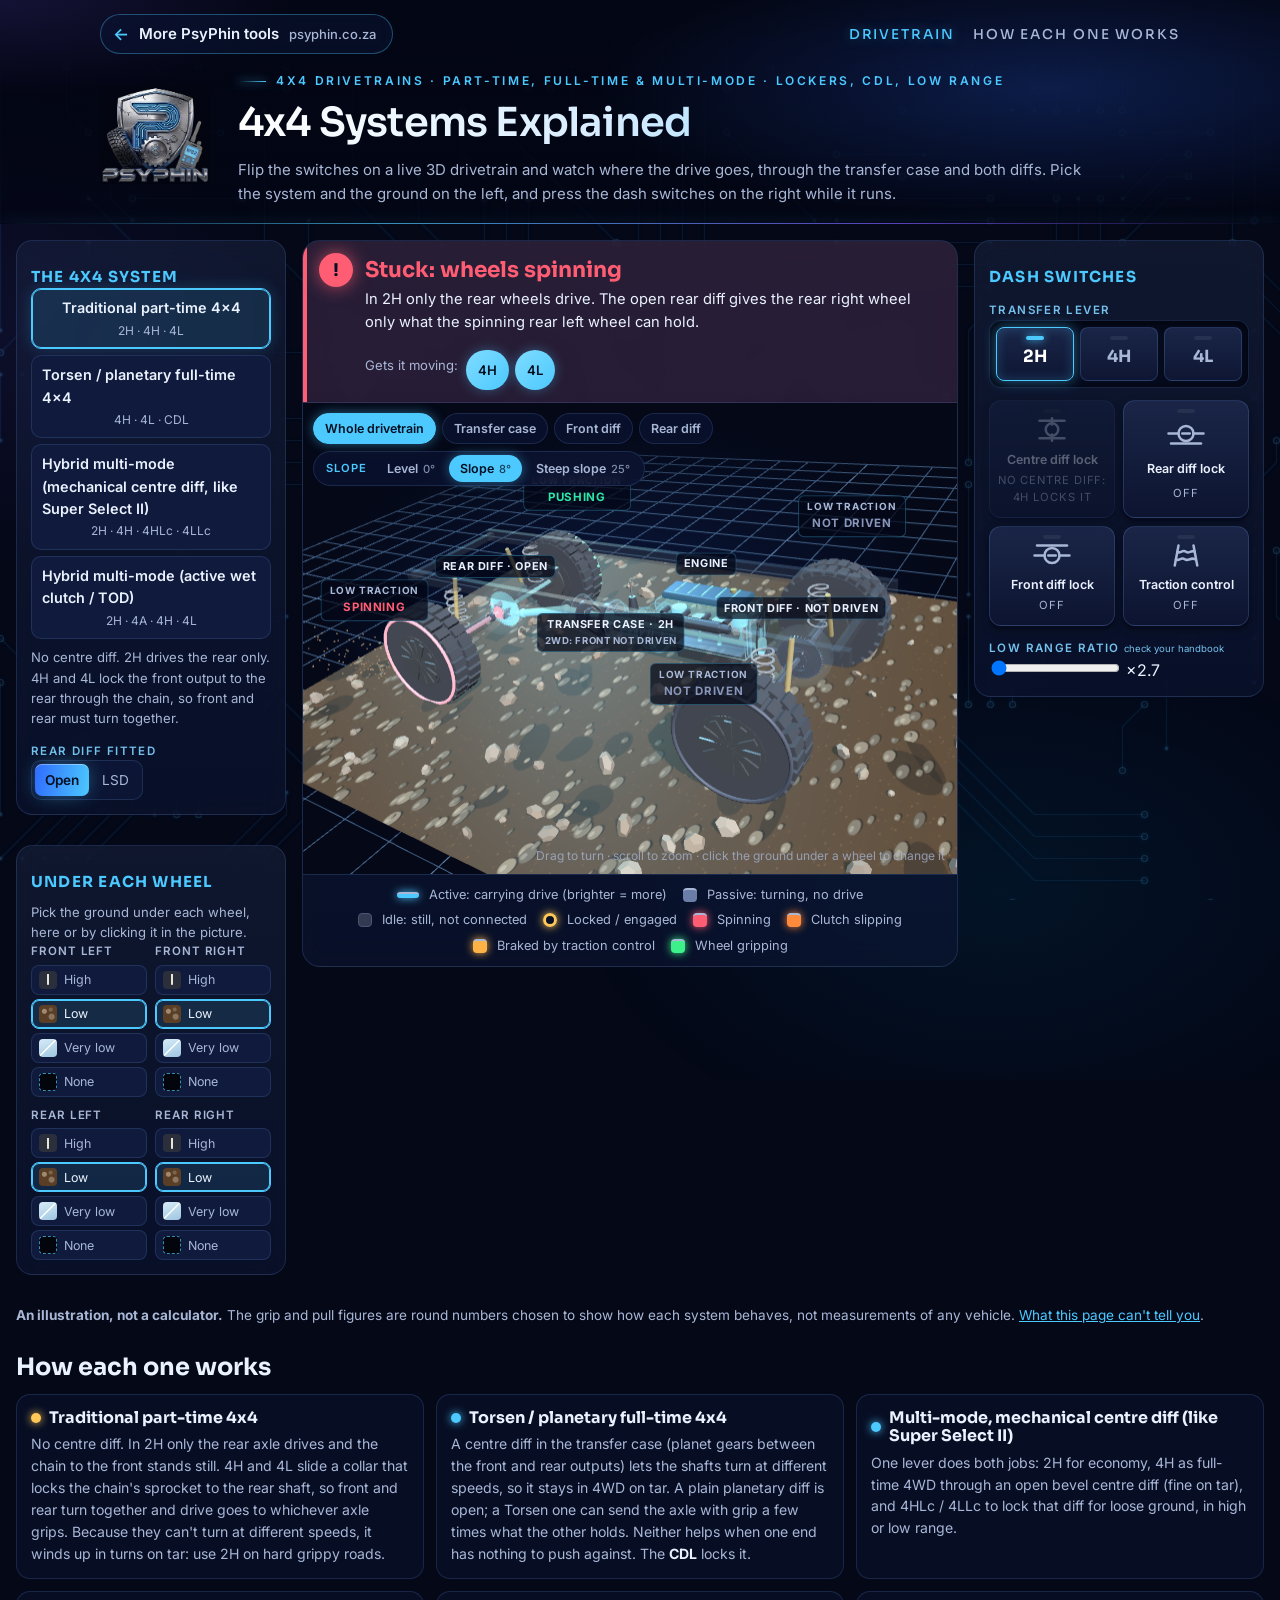
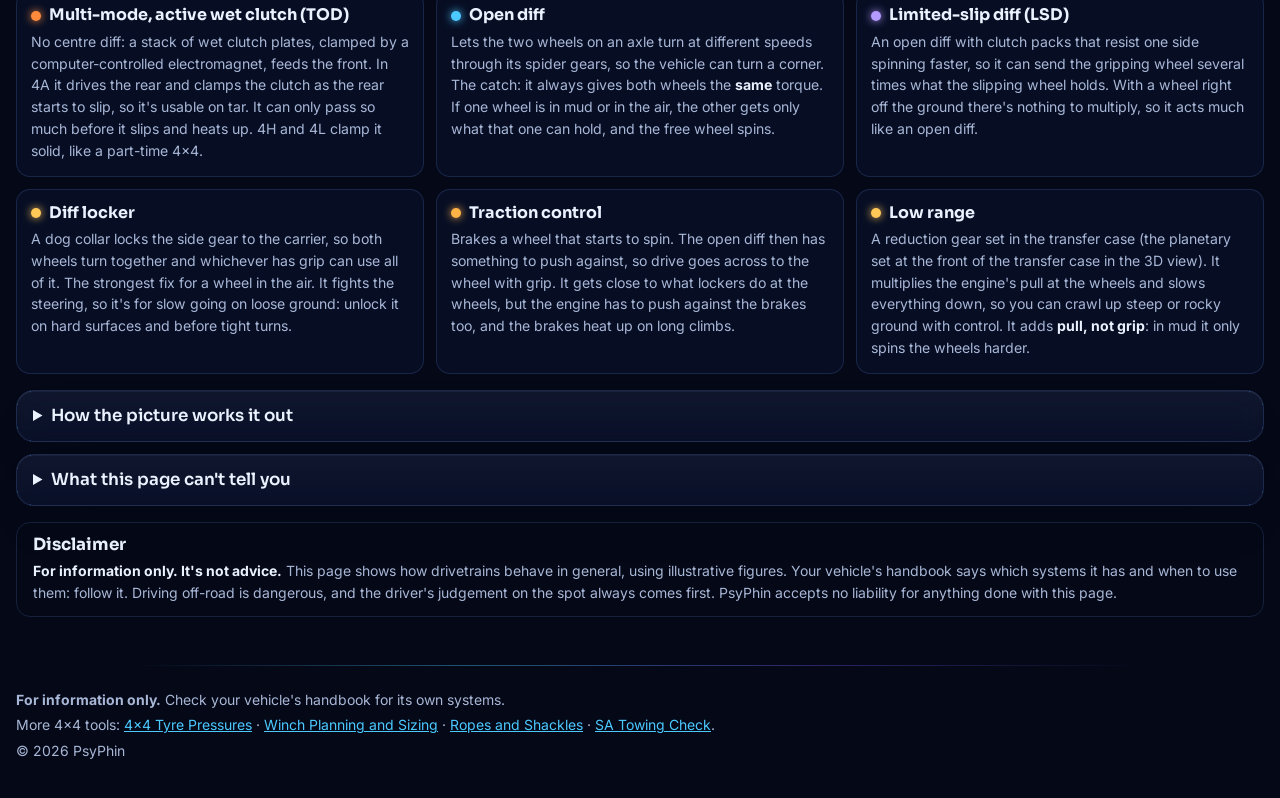
==== commit 163da973: "The slope tilts the 3D view; slope buttons move onto the picture Co-Authored-By: Claude Opus 5.5 <no" ====
--- a/index.html
+++ b/index.html
@@ -56,8 +56,6 @@
           <p class="panel-title">Under each wheel</p>
           <p class="hint wheel-hint">Pick the ground under each wheel, here or by clicking it in the picture.</p>
           <div class="wheel-grid" id="wheel-grid"></div>
-          <p class="ctl-label" id="slope-label">The ground is</p>
-          <div class="seg seg--slope" id="slope-seg" role="radiogroup" aria-labelledby="slope-label"></div>
         </div>
       </aside>
 
@@ -71,6 +69,7 @@
             <button type="button" data-view="front" aria-pressed="false">Front diff</button>
             <button type="button" data-view="rear" aria-pressed="false">Rear diff</button>
           </div>
+          <div class="slope-pick" id="slope-seg" role="radiogroup" aria-labelledby="slope-label"><span class="slope-pick-label" id="slope-label">Slope</span></div>
           <p class="view-hint">Drag to turn &middot; scroll to zoom &middot; click the ground under a wheel to change it</p>
         </div>
         <ul class="legend" aria-label="Colour key">
--- a/css/style.css
+++ b/css/style.css
@@ -3371,8 +3371,50 @@
 .ground--air .ground-swatch { background: #03050c; border: 1px dashed rgba(76, 201, 255, 0.7); }
 .ground--ice .ground-swatch { background: linear-gradient(135deg, transparent 45%, rgba(255,255,255,0.9) 46% 52%, transparent 53%), linear-gradient(160deg, #d6ecf8, #9fc6e0); }
 
-/* the slope: three choices, the degrees under each name */
-.seg--slope { display: grid; grid-template-columns: repeat(3, minmax(0, 1fr)); width: 100%; }
-.seg--slope button { display: grid; justify-items: center; gap: 1px; white-space: normal; line-height: 1.2; padding: 5px 4px; min-width: 0; }
-.seg--slope small { opacity: 0.75; font-size: 0.72rem; }
+/* the slope: on the picture, top right, opposite the zoom buttons (owner, 2026-10-30: more visible) */
+.view-box { container-type: inline-size; }
+
+.slope-pick {
+  position: absolute;
+  top: 10px;
+  right: 10px;
+  z-index: 2;
+  display: flex;
+  align-items: center;
+  gap: 3px;
+  padding: 3px 3px 3px 12px;
+  background: rgba(11, 19, 48, 0.78);
+  border: 1px solid var(--border);
+  border-radius: 999px;
+  -webkit-backdrop-filter: blur(6px);
+  backdrop-filter: blur(6px);
+}
+
+.slope-pick-label { margin-right: 5px; font-size: 0.7rem; font-weight: 600; letter-spacing: 0.1em; text-transform: uppercase; color: var(--accent); }
+
+.slope-pick button {
+  display: inline-flex;
+  align-items: baseline;
+  gap: 5px;
+  font: inherit;
+  font-size: 0.78rem;
+  font-weight: 600;
+  color: var(--text-muted);
+  background: transparent;
+  border: 0;
+  border-radius: 999px;
+  padding: 4px 11px;
+  cursor: pointer;
+}
+
+.slope-pick small { font-size: 0.7rem; font-weight: 500; opacity: 0.75; }
+.slope-pick button:hover { color: var(--text); }
+.slope-pick button[aria-checked="true"] { color: #031022; background: var(--accent); box-shadow: 0 0 12px rgba(76, 201, 255, 0.45); }
+.slope-pick button:focus-visible { outline: 2px solid var(--accent); outline-offset: 2px; }
+
+/* not enough room beside the zoom buttons: under them */
+@container (max-width: 760px) {
+  .slope-pick { top: 48px; left: 10px; right: auto; }
+}
+
 .bench > .side { min-width: 0; }
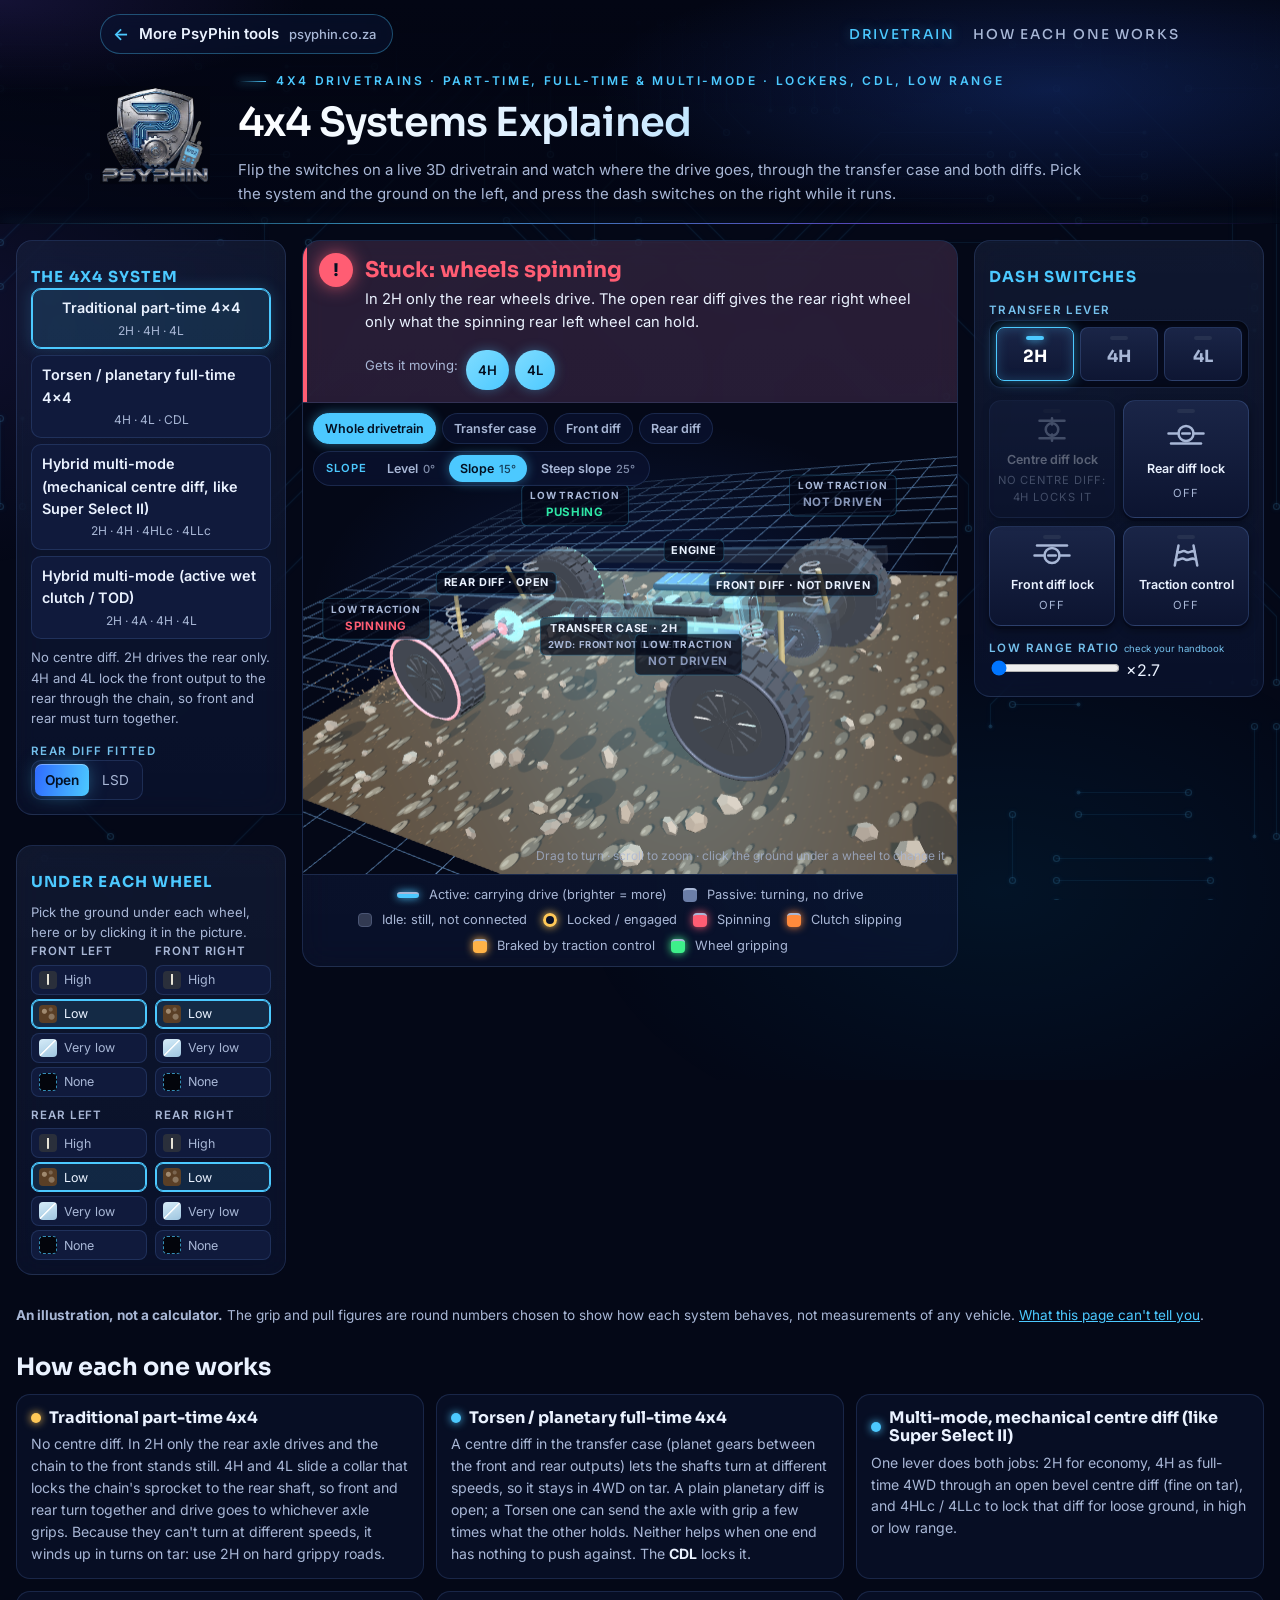
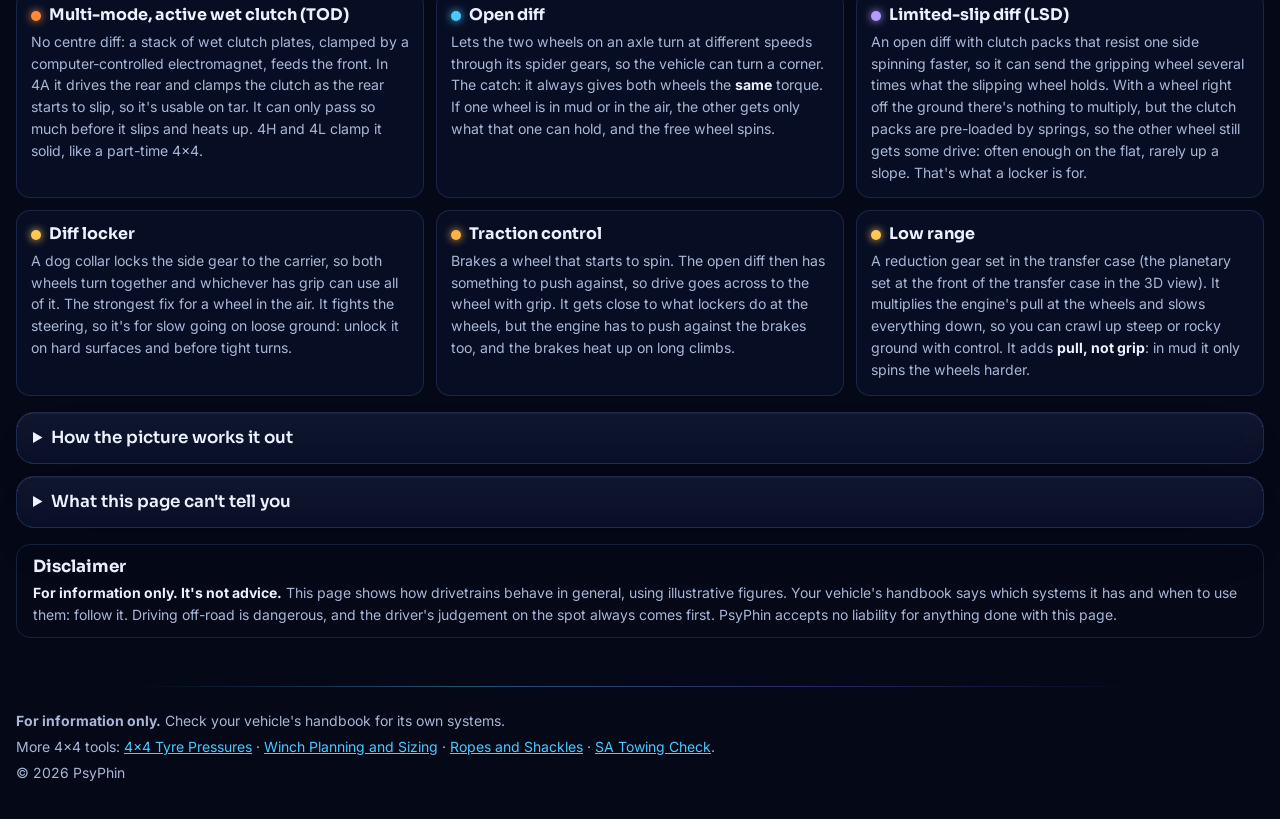
==== commit 658b52d7: "LSD: clutch-pack preload, so it still drives with a wheel in the air on the flat Co-Authored-By: Cla" ====
--- a/index.html
+++ b/index.html
@@ -128,7 +128,7 @@
         </article>
         <article class="setup">
           <h3><span class="setup-dot setup-dot--lsd"></span>Limited-slip diff (LSD)</h3>
-          <p>An open diff with clutch packs that resist one side spinning faster, so it can send the gripping wheel several times what the slipping wheel holds. With a wheel right off the ground there's nothing to multiply, so it acts much like an open diff.</p>
+          <p>An open diff with clutch packs that resist one side spinning faster, so it can send the gripping wheel several times what the slipping wheel holds. With a wheel right off the ground there's nothing to multiply, but the clutch packs are pre-loaded by springs, so the other wheel still gets some drive: often enough on the flat, rarely up a slope. That's what a locker is for.</p>
         </article>
         <article class="setup">
           <h3><span class="setup-dot setup-dot--lock"></span>Diff locker</h3>
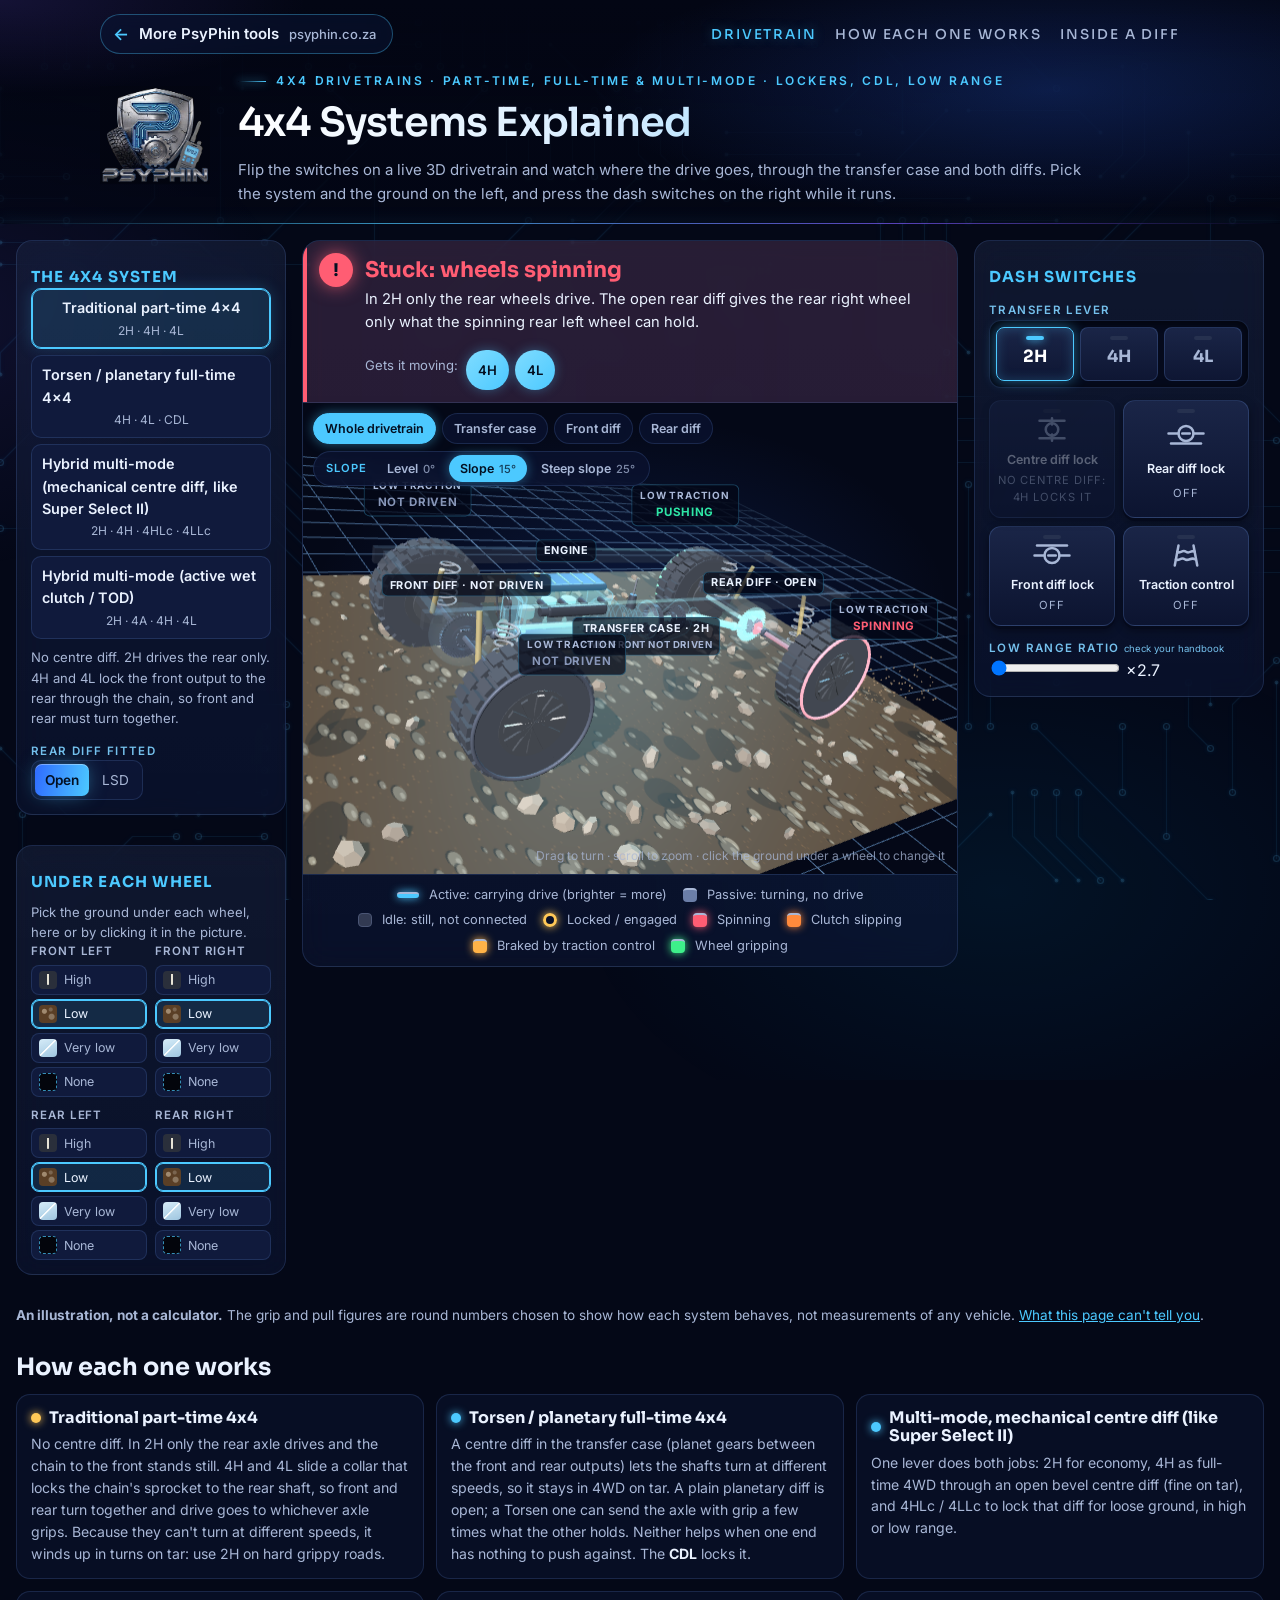
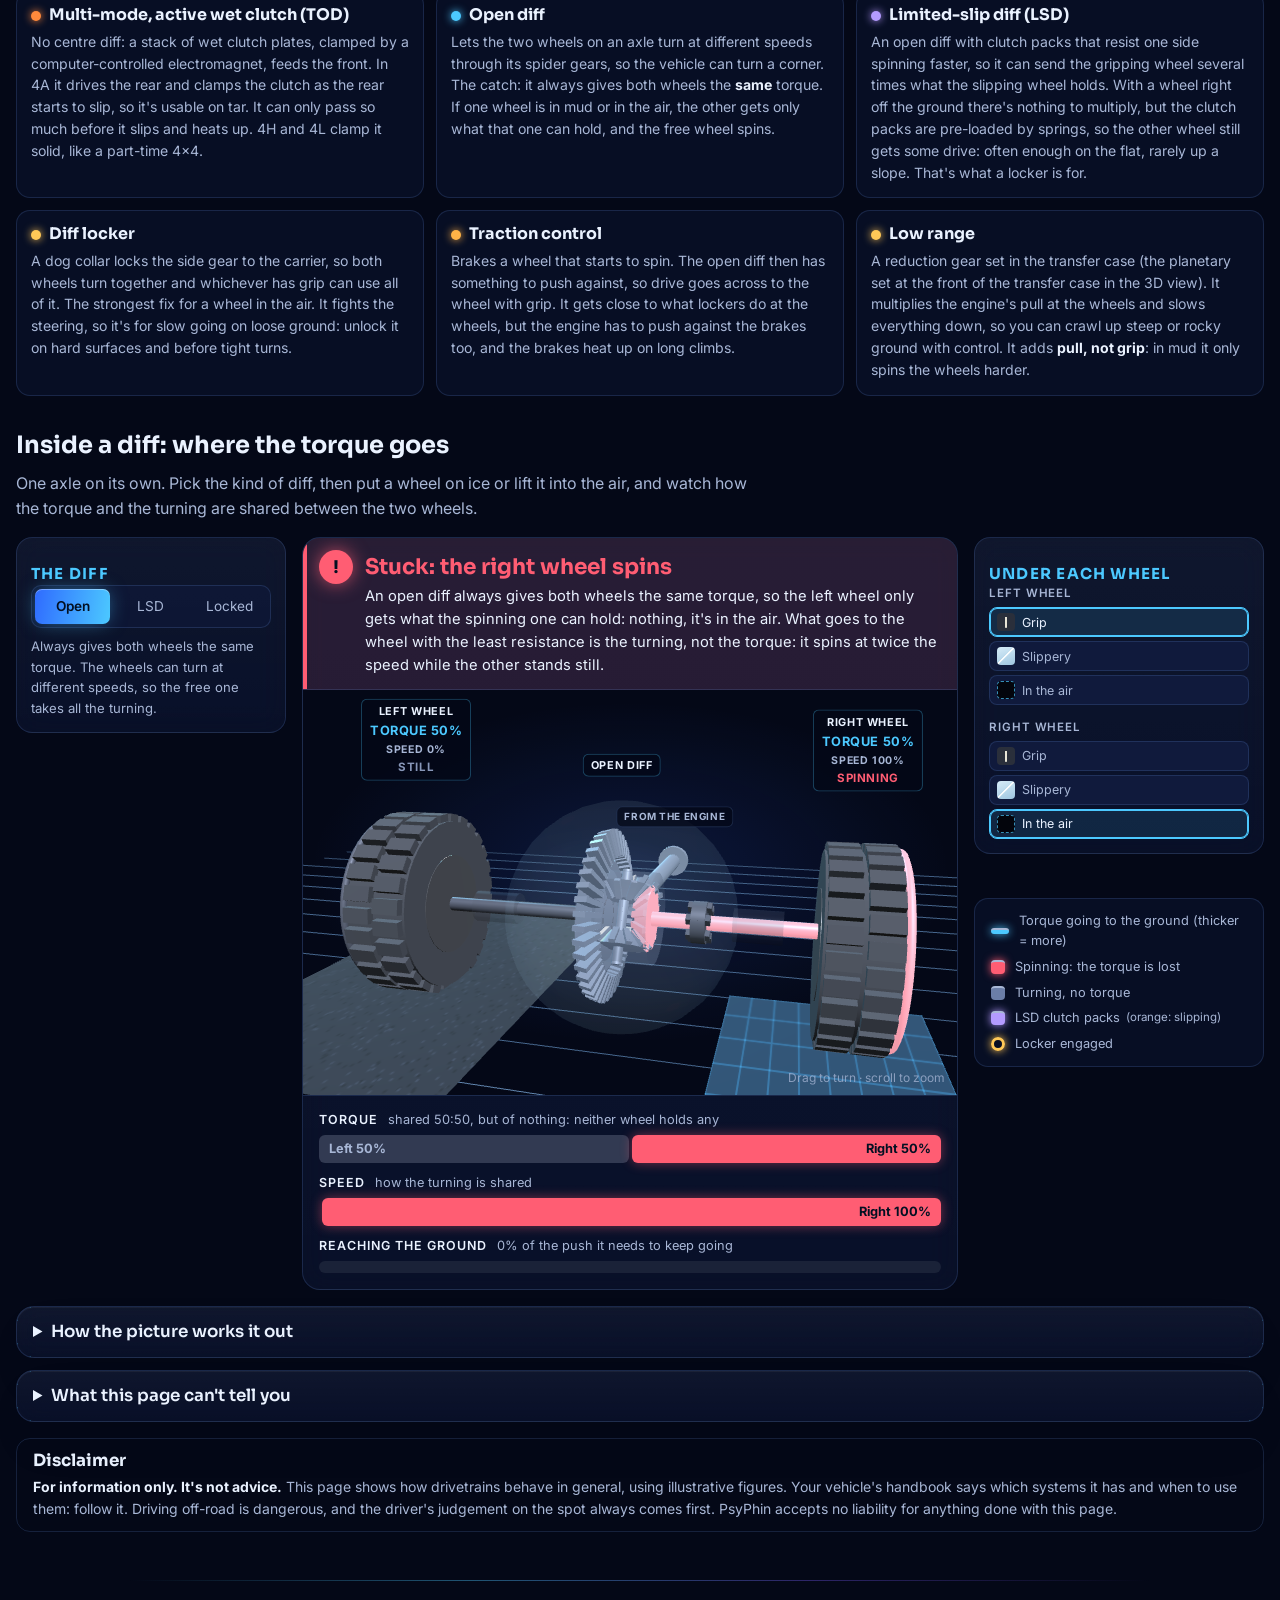
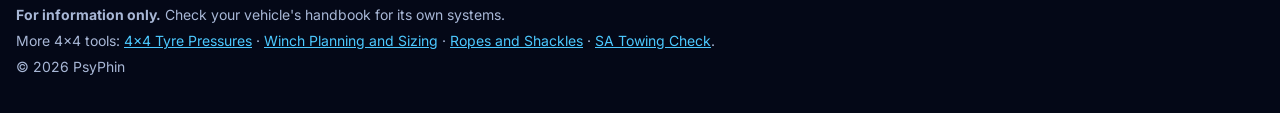
==== commit 1b471094: "Inside a diff: a second 3D view of one axle, open / LSD / locked, with a wheel on ice or in the air " ====
--- a/index.html
+++ b/index.html
@@ -29,6 +29,7 @@
       <nav class="nav" aria-label="Site">
         <a href="#bench" aria-current="page">Drivetrain</a>
         <a href="#setups">How each one works</a>
+        <a href="#diff-demo">Inside a diff</a>
       </nav>
     </div>
     <div class="brand-inner">
@@ -145,6 +146,44 @@
       </div>
     </section>
 
+    <!-- Inside a diff: one axle on its own (owner, 2026-10-30) -->
+    <section class="diff-demo" id="diff-demo" aria-labelledby="dd-title">
+      <h2 id="dd-title" class="setups-title">Inside a diff: where the torque goes</h2>
+      <p class="dd-intro">One axle on its own. Pick the kind of diff, then put a wheel on ice or lift it into the air, and watch how the torque and the turning are shared between the two wheels.</p>
+      <div class="bench bench--diff">
+        <aside class="side">
+          <div class="panel">
+            <p class="panel-title" id="dd-type-label">The diff</p>
+            <div class="seg seg--dd" id="dd-types" role="radiogroup" aria-labelledby="dd-type-label"></div>
+            <p class="hint dd-blurb" id="dd-blurb"></p>
+          </div>
+        </aside>
+
+        <div class="centre">
+          <div class="status" id="dd-status" role="status" aria-live="polite"></div>
+          <div class="view-box">
+            <canvas id="dd-view" aria-label="3D view of one axle's diff between two wheels, animated: drag to turn it, scroll to zoom" role="img"></canvas>
+            <p class="view-hint">Drag to turn &middot; scroll to zoom</p>
+          </div>
+          <div class="dd-bars" id="dd-bars"></div>
+        </div>
+
+        <aside class="side">
+          <div class="panel">
+            <p class="panel-title">Under each wheel</p>
+            <div class="dd-wheels" id="dd-wheels"></div>
+          </div>
+          <ul class="legend legend--side" aria-label="Colour key">
+            <li><span class="key key--flow"></span>Torque going to the ground (thicker = more)</li>
+            <li><span class="key key--spin"></span>Spinning: the torque is lost</li>
+            <li><span class="key key--passive"></span>Turning, no torque</li>
+            <li><span class="key key--lsd"></span>LSD clutch packs <small>(orange: slipping)</small></li>
+            <li><span class="key key--lock"></span>Locker engaged</li>
+          </ul>
+        </aside>
+      </div>
+    </section>
+
     <section class="explainers" aria-label="Explainers">
       <details class="explainer" id="explain-model">
         <summary>How the picture works it out</summary>
@@ -177,7 +216,9 @@
   <script src="js/data.js"></script>
   <script src="js/calc.js"></script>
   <script src="js/vendor/three.min.js"></script>
+  <script src="js/shapes3d.js"></script>
   <script src="js/diagram3d.js"></script>
+  <script src="js/diffdemo.js"></script>
   <script src="js/app.js"></script>
   <script src="js/circuit.js"></script>
 
--- a/css/style.css
+++ b/css/style.css
@@ -3418,3 +3418,65 @@
 }
 
 .bench > .side { min-width: 0; }
+
+/* ------------------------------------------------------------ inside a diff: one axle on its own (owner, 2026-10-30) */
+.diff-demo { margin-top: 36px; }
+.dd-intro { max-width: 75ch; margin: 0 0 14px; color: var(--text-muted); }
+.bench--diff { margin-top: 0; }
+#dd-view { display: block; width: 100%; touch-action: manipulation; }
+
+.seg--dd { display: grid; grid-template-columns: repeat(3, minmax(0, 1fr)); width: 100%; }
+.seg--dd button { padding: 7px 4px; }
+.dd-blurb { margin: 12px 0 0; }
+.dd-wheels { display: grid; gap: 14px; }
+
+.legend--side {
+  flex-direction: column;
+  align-items: flex-start;
+  margin-top: 14px;
+  padding: 12px 16px;
+  border: 1px solid var(--border);
+  border-radius: 14px;
+  background: var(--glass);
+}
+.legend--side small { color: var(--text-muted); font-size: 0.72rem; }
+.key--lsd { background: #b49bff; box-shadow: 0 0 8px #b49bff; }
+
+/* the wheels' tags in the picture */
+.dd-tag-torque { font-size: 0.8rem; font-weight: 700; color: var(--accent); letter-spacing: 0.04em; }
+.dd-tag-speed { font-size: 0.66rem; color: var(--text-muted); letter-spacing: 0.06em; }
+
+/* the split bars under the picture */
+.dd-bars { display: grid; gap: 10px; padding: 14px 16px 16px; border-top: 1px solid var(--border); }
+.dd-row-title { display: flex; align-items: baseline; gap: 10px; margin: 0 0 5px; font-size: 0.78rem; font-weight: 600; letter-spacing: 0.08em; text-transform: uppercase; color: var(--text); }
+.dd-row-title small { font-weight: 400; letter-spacing: 0; text-transform: none; color: var(--text-muted); font-size: 0.8rem; }
+
+.dd-split { display: flex; gap: 3px; height: 28px; }
+.dd-seg {
+  display: flex;
+  align-items: center;
+  flex-basis: 0;
+  min-width: 0;
+  padding: 0 10px;
+  border-radius: 6px;
+  font-size: 0.8rem;
+  font-weight: 700;
+  white-space: nowrap;
+  overflow: hidden;
+  color: #031022;
+  transition: flex-grow 0.5s ease;
+}
+.dd-seg--r { justify-content: flex-end; }
+.dd-seg.is-thin { padding: 0; color: transparent; }
+.dd-seg--flow { background: linear-gradient(90deg, #7fdcff, var(--accent)); box-shadow: 0 0 12px rgba(76, 201, 255, 0.4); }
+.dd-seg--spin { background: #ff5d73; box-shadow: 0 0 12px rgba(255, 93, 115, 0.45); }
+.dd-seg--none { background: #323a52; color: var(--text-muted); }
+.dd-seg--speed { background: #6b7ea8; color: #fff; }
+
+.dd-gauge { position: relative; height: 12px; border-radius: 999px; background: #1a2238; overflow: hidden; }
+.dd-gauge-fill { display: block; height: 100%; border-radius: 999px; background: var(--pass); box-shadow: 0 0 10px var(--pass); transition: width 0.5s ease; }
+.dd-gauge-fill.is-short { background: var(--fail); box-shadow: 0 0 10px var(--fail); }
+
+@media (prefers-reduced-motion: reduce) {
+  .dd-seg, .dd-gauge-fill { transition: none; }
+}
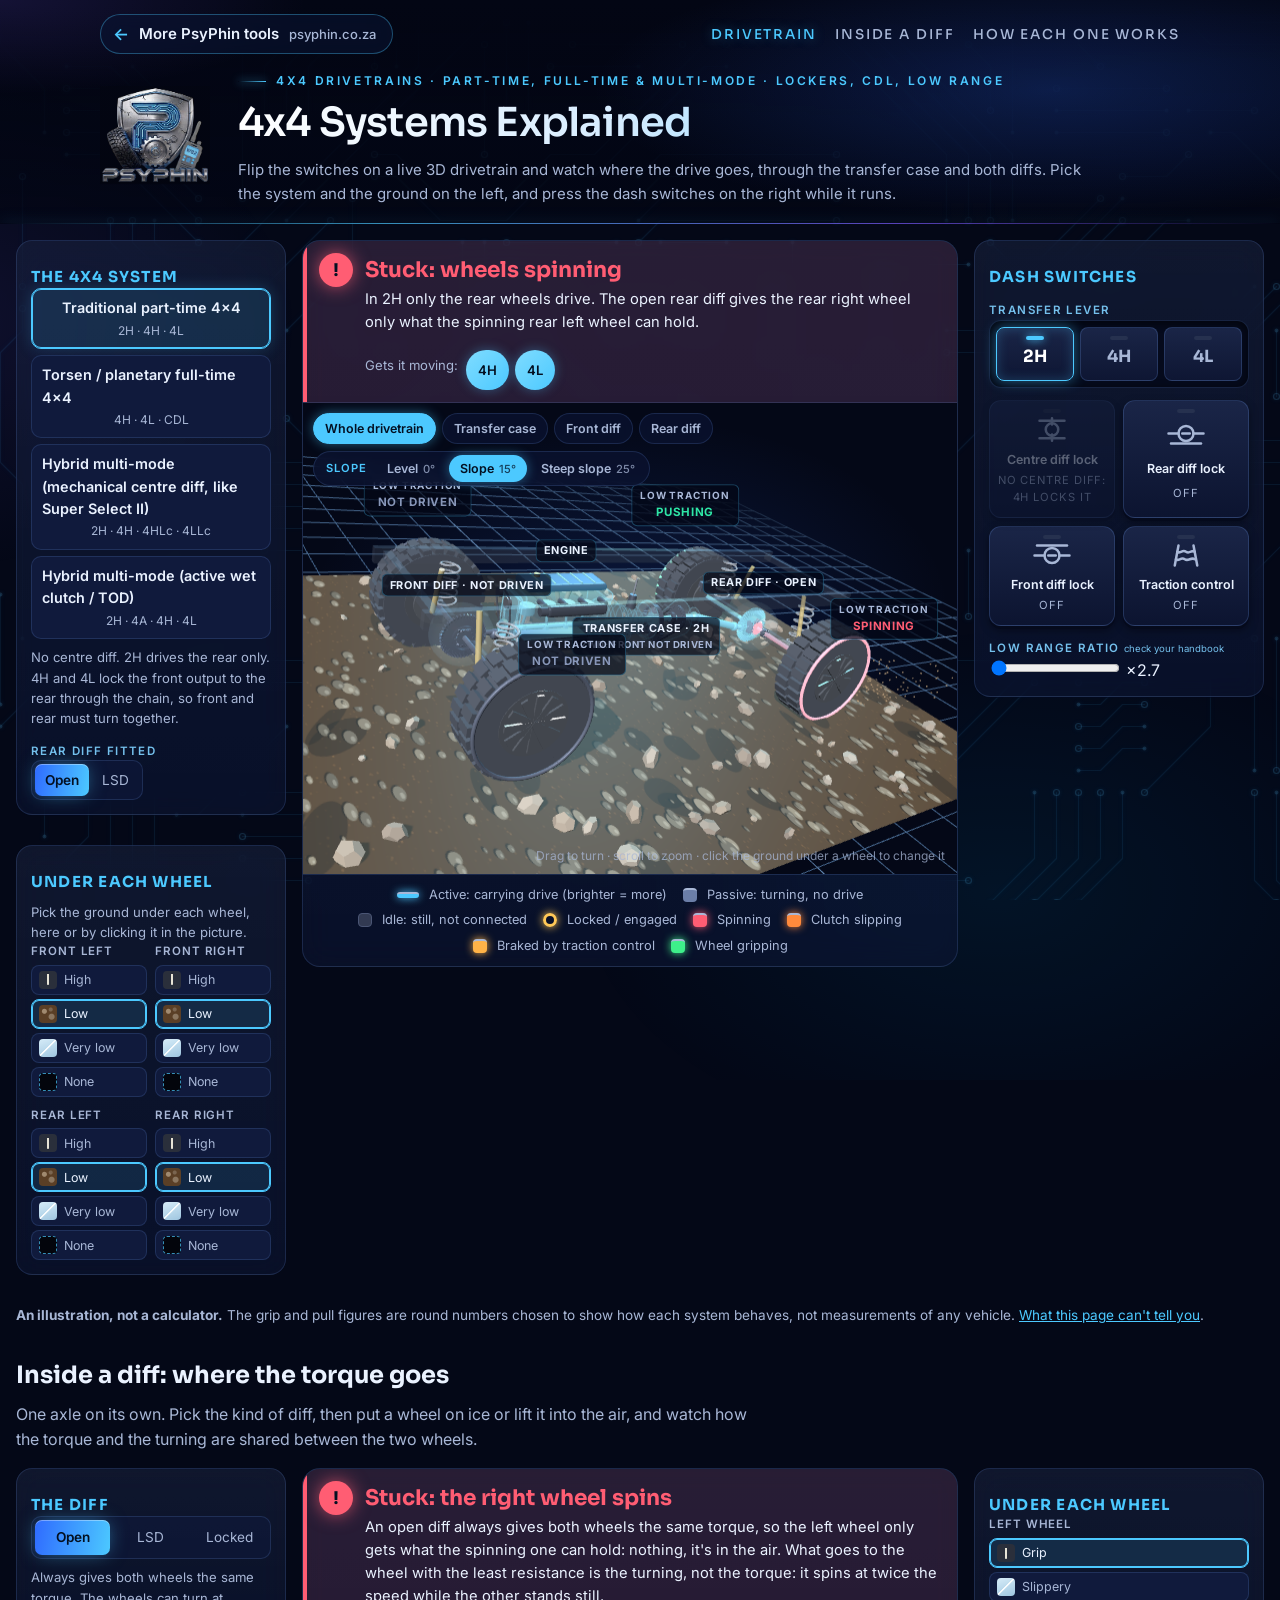
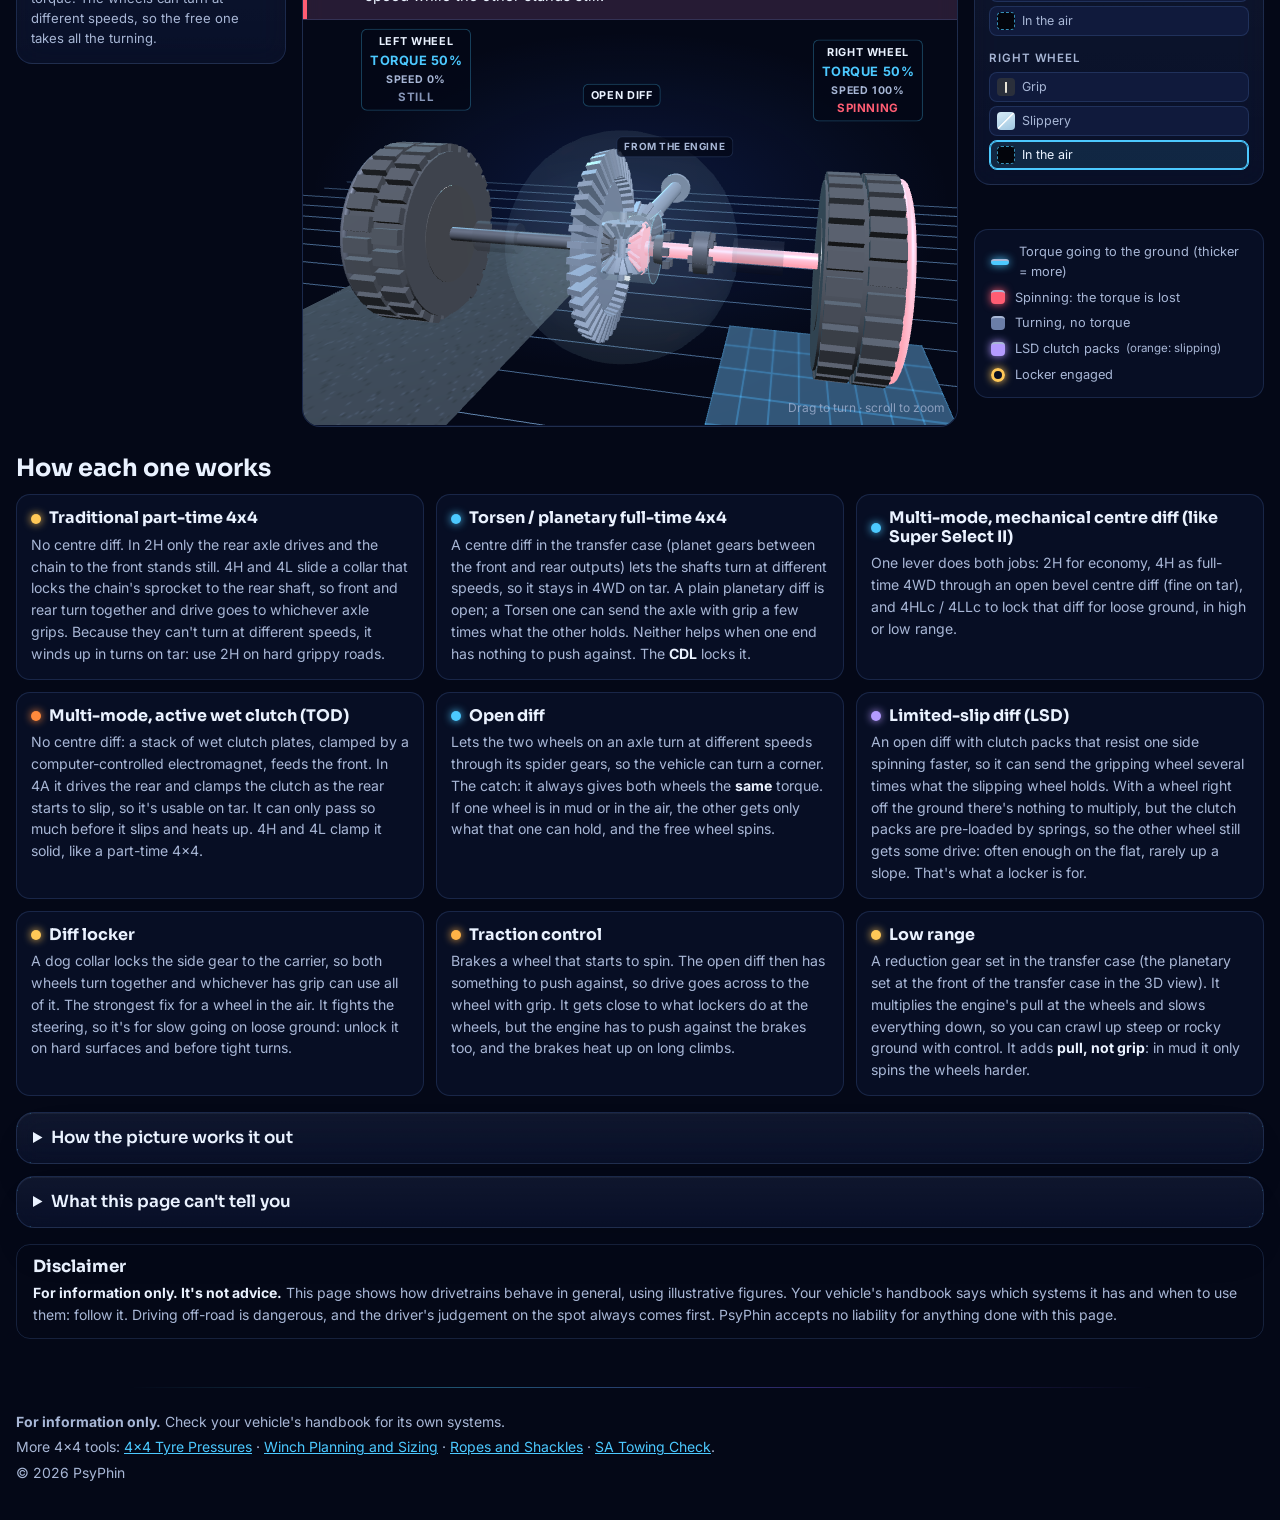
==== commit 7d7bf22e: "Diff demo above "How each one works"; drop the torque and speed bars Co-Authored-By: Claude Opus 5.5" ====
--- a/index.html
+++ b/index.html
@@ -28,8 +28,8 @@
       <a class="back-link" href="https://psyphin.co.za/#tools"><span class="back-link-arrow" aria-hidden="true">&larr;</span> <span class="back-link-label"><span class="back-link-more">More </span>PsyPhin tools</span> <span class="back-link-domain">psyphin.co.za</span></a>
       <nav class="nav" aria-label="Site">
         <a href="#bench" aria-current="page">Drivetrain</a>
+        <a href="#diff-demo">Inside a diff</a>
         <a href="#setups">How each one works</a>
-        <a href="#diff-demo">Inside a diff</a>
       </nav>
     </div>
     <div class="brand-inner">
@@ -103,49 +103,6 @@
 
     <p class="note-illustrative"><strong>An illustration, not a calculator.</strong> The grip and pull figures are round numbers chosen to show how each system behaves, not measurements of any vehicle. <a href="#explain-gaps">What this page can't tell you</a>.</p>
 
-    <!-- How each one works -->
-    <section class="setups" id="setups" aria-labelledby="setups-title">
-      <h2 id="setups-title" class="setups-title">How each one works</h2>
-      <div class="setup-grid">
-        <article class="setup">
-          <h3><span class="setup-dot setup-dot--lock"></span>Traditional part-time 4x4</h3>
-          <p>No centre diff. In 2H only the rear axle drives and the chain to the front stands still. 4H and 4L slide a collar that locks the chain's sprocket to the rear shaft, so front and rear turn together and drive goes to whichever axle grips. Because they can't turn at different speeds, it winds up in turns on tar: use 2H on hard grippy roads.</p>
-        </article>
-        <article class="setup">
-          <h3><span class="setup-dot setup-dot--flow"></span>Torsen / planetary full-time 4x4</h3>
-          <p>A centre diff in the transfer case (planet gears between the front and rear outputs) lets the shafts turn at different speeds, so it stays in 4WD on tar. A plain planetary diff is open; a Torsen one can send the axle with grip a few times what the other holds. Neither helps when one end has nothing to push against. The <strong>CDL</strong> locks it.</p>
-        </article>
-        <article class="setup">
-          <h3><span class="setup-dot setup-dot--flow"></span>Multi-mode, mechanical centre diff (like Super Select II)</h3>
-          <p>One lever does both jobs: 2H for economy, 4H as full-time 4WD through an open bevel centre diff (fine on tar), and 4HLc / 4LLc to lock that diff for loose ground, in high or low range.</p>
-        </article>
-        <article class="setup">
-          <h3><span class="setup-dot setup-dot--heat"></span>Multi-mode, active wet clutch (TOD)</h3>
-          <p>No centre diff: a stack of wet clutch plates, clamped by a computer-controlled electromagnet, feeds the front. In 4A it drives the rear and clamps the clutch as the rear starts to slip, so it's usable on tar. It can only pass so much before it slips and heats up. 4H and 4L clamp it solid, like a part-time 4x4.</p>
-        </article>
-        <article class="setup">
-          <h3><span class="setup-dot setup-dot--flow"></span>Open diff</h3>
-          <p>Lets the two wheels on an axle turn at different speeds through its spider gears, so the vehicle can turn a corner. The catch: it always gives both wheels the <strong>same</strong> torque. If one wheel is in mud or in the air, the other gets only what that one can hold, and the free wheel spins.</p>
-        </article>
-        <article class="setup">
-          <h3><span class="setup-dot setup-dot--lsd"></span>Limited-slip diff (LSD)</h3>
-          <p>An open diff with clutch packs that resist one side spinning faster, so it can send the gripping wheel several times what the slipping wheel holds. With a wheel right off the ground there's nothing to multiply, but the clutch packs are pre-loaded by springs, so the other wheel still gets some drive: often enough on the flat, rarely up a slope. That's what a locker is for.</p>
-        </article>
-        <article class="setup">
-          <h3><span class="setup-dot setup-dot--lock"></span>Diff locker</h3>
-          <p>A dog collar locks the side gear to the carrier, so both wheels turn together and whichever has grip can use all of it. The strongest fix for a wheel in the air. It fights the steering, so it's for slow going on loose ground: unlock it on hard surfaces and before tight turns.</p>
-        </article>
-        <article class="setup">
-          <h3><span class="setup-dot setup-dot--brake"></span>Traction control</h3>
-          <p>Brakes a wheel that starts to spin. The open diff then has something to push against, so drive goes across to the wheel with grip. It gets close to what lockers do at the wheels, but the engine has to push against the brakes too, and the brakes heat up on long climbs.</p>
-        </article>
-        <article class="setup">
-          <h3><span class="setup-dot setup-dot--lock"></span>Low range</h3>
-          <p>A reduction gear set in the transfer case (the planetary set at the front of the transfer case in the 3D view). It multiplies the engine's pull at the wheels and slows everything down, so you can crawl up steep or rocky ground with control. It adds <strong>pull, not grip</strong>: in mud it only spins the wheels harder.</p>
-        </article>
-      </div>
-    </section>
-
     <!-- Inside a diff: one axle on its own (owner, 2026-10-30) -->
     <section class="diff-demo" id="diff-demo" aria-labelledby="dd-title">
       <h2 id="dd-title" class="setups-title">Inside a diff: where the torque goes</h2>
@@ -165,7 +122,6 @@
             <canvas id="dd-view" aria-label="3D view of one axle's diff between two wheels, animated: drag to turn it, scroll to zoom" role="img"></canvas>
             <p class="view-hint">Drag to turn &middot; scroll to zoom</p>
           </div>
-          <div class="dd-bars" id="dd-bars"></div>
         </div>
 
         <aside class="side">
@@ -184,6 +140,49 @@
       </div>
     </section>
 
+    <!-- How each one works -->
+    <section class="setups" id="setups" aria-labelledby="setups-title">
+      <h2 id="setups-title" class="setups-title">How each one works</h2>
+      <div class="setup-grid">
+        <article class="setup">
+          <h3><span class="setup-dot setup-dot--lock"></span>Traditional part-time 4x4</h3>
+          <p>No centre diff. In 2H only the rear axle drives and the chain to the front stands still. 4H and 4L slide a collar that locks the chain's sprocket to the rear shaft, so front and rear turn together and drive goes to whichever axle grips. Because they can't turn at different speeds, it winds up in turns on tar: use 2H on hard grippy roads.</p>
+        </article>
+        <article class="setup">
+          <h3><span class="setup-dot setup-dot--flow"></span>Torsen / planetary full-time 4x4</h3>
+          <p>A centre diff in the transfer case (planet gears between the front and rear outputs) lets the shafts turn at different speeds, so it stays in 4WD on tar. A plain planetary diff is open; a Torsen one can send the axle with grip a few times what the other holds. Neither helps when one end has nothing to push against. The <strong>CDL</strong> locks it.</p>
+        </article>
+        <article class="setup">
+          <h3><span class="setup-dot setup-dot--flow"></span>Multi-mode, mechanical centre diff (like Super Select II)</h3>
+          <p>One lever does both jobs: 2H for economy, 4H as full-time 4WD through an open bevel centre diff (fine on tar), and 4HLc / 4LLc to lock that diff for loose ground, in high or low range.</p>
+        </article>
+        <article class="setup">
+          <h3><span class="setup-dot setup-dot--heat"></span>Multi-mode, active wet clutch (TOD)</h3>
+          <p>No centre diff: a stack of wet clutch plates, clamped by a computer-controlled electromagnet, feeds the front. In 4A it drives the rear and clamps the clutch as the rear starts to slip, so it's usable on tar. It can only pass so much before it slips and heats up. 4H and 4L clamp it solid, like a part-time 4x4.</p>
+        </article>
+        <article class="setup">
+          <h3><span class="setup-dot setup-dot--flow"></span>Open diff</h3>
+          <p>Lets the two wheels on an axle turn at different speeds through its spider gears, so the vehicle can turn a corner. The catch: it always gives both wheels the <strong>same</strong> torque. If one wheel is in mud or in the air, the other gets only what that one can hold, and the free wheel spins.</p>
+        </article>
+        <article class="setup">
+          <h3><span class="setup-dot setup-dot--lsd"></span>Limited-slip diff (LSD)</h3>
+          <p>An open diff with clutch packs that resist one side spinning faster, so it can send the gripping wheel several times what the slipping wheel holds. With a wheel right off the ground there's nothing to multiply, but the clutch packs are pre-loaded by springs, so the other wheel still gets some drive: often enough on the flat, rarely up a slope. That's what a locker is for.</p>
+        </article>
+        <article class="setup">
+          <h3><span class="setup-dot setup-dot--lock"></span>Diff locker</h3>
+          <p>A dog collar locks the side gear to the carrier, so both wheels turn together and whichever has grip can use all of it. The strongest fix for a wheel in the air. It fights the steering, so it's for slow going on loose ground: unlock it on hard surfaces and before tight turns.</p>
+        </article>
+        <article class="setup">
+          <h3><span class="setup-dot setup-dot--brake"></span>Traction control</h3>
+          <p>Brakes a wheel that starts to spin. The open diff then has something to push against, so drive goes across to the wheel with grip. It gets close to what lockers do at the wheels, but the engine has to push against the brakes too, and the brakes heat up on long climbs.</p>
+        </article>
+        <article class="setup">
+          <h3><span class="setup-dot setup-dot--lock"></span>Low range</h3>
+          <p>A reduction gear set in the transfer case (the planetary set at the front of the transfer case in the 3D view). It multiplies the engine's pull at the wheels and slows everything down, so you can crawl up steep or rocky ground with control. It adds <strong>pull, not grip</strong>: in mud it only spins the wheels harder.</p>
+        </article>
+      </div>
+    </section>
+
     <section class="explainers" aria-label="Explainers">
       <details class="explainer" id="explain-model">
         <summary>How the picture works it out</summary>
--- a/css/style.css
+++ b/css/style.css
@@ -3446,37 +3446,3 @@
 .dd-tag-torque { font-size: 0.8rem; font-weight: 700; color: var(--accent); letter-spacing: 0.04em; }
 .dd-tag-speed { font-size: 0.66rem; color: var(--text-muted); letter-spacing: 0.06em; }
 
-/* the split bars under the picture */
-.dd-bars { display: grid; gap: 10px; padding: 14px 16px 16px; border-top: 1px solid var(--border); }
-.dd-row-title { display: flex; align-items: baseline; gap: 10px; margin: 0 0 5px; font-size: 0.78rem; font-weight: 600; letter-spacing: 0.08em; text-transform: uppercase; color: var(--text); }
-.dd-row-title small { font-weight: 400; letter-spacing: 0; text-transform: none; color: var(--text-muted); font-size: 0.8rem; }
-
-.dd-split { display: flex; gap: 3px; height: 28px; }
-.dd-seg {
-  display: flex;
-  align-items: center;
-  flex-basis: 0;
-  min-width: 0;
-  padding: 0 10px;
-  border-radius: 6px;
-  font-size: 0.8rem;
-  font-weight: 700;
-  white-space: nowrap;
-  overflow: hidden;
-  color: #031022;
-  transition: flex-grow 0.5s ease;
-}
-.dd-seg--r { justify-content: flex-end; }
-.dd-seg.is-thin { padding: 0; color: transparent; }
-.dd-seg--flow { background: linear-gradient(90deg, #7fdcff, var(--accent)); box-shadow: 0 0 12px rgba(76, 201, 255, 0.4); }
-.dd-seg--spin { background: #ff5d73; box-shadow: 0 0 12px rgba(255, 93, 115, 0.45); }
-.dd-seg--none { background: #323a52; color: var(--text-muted); }
-.dd-seg--speed { background: #6b7ea8; color: #fff; }
-
-.dd-gauge { position: relative; height: 12px; border-radius: 999px; background: #1a2238; overflow: hidden; }
-.dd-gauge-fill { display: block; height: 100%; border-radius: 999px; background: var(--pass); box-shadow: 0 0 10px var(--pass); transition: width 0.5s ease; }
-.dd-gauge-fill.is-short { background: var(--fail); box-shadow: 0 0 10px var(--fail); }
-
-@media (prefers-reduced-motion: reduce) {
-  .dd-seg, .dd-gauge-fill { transition: none; }
-}
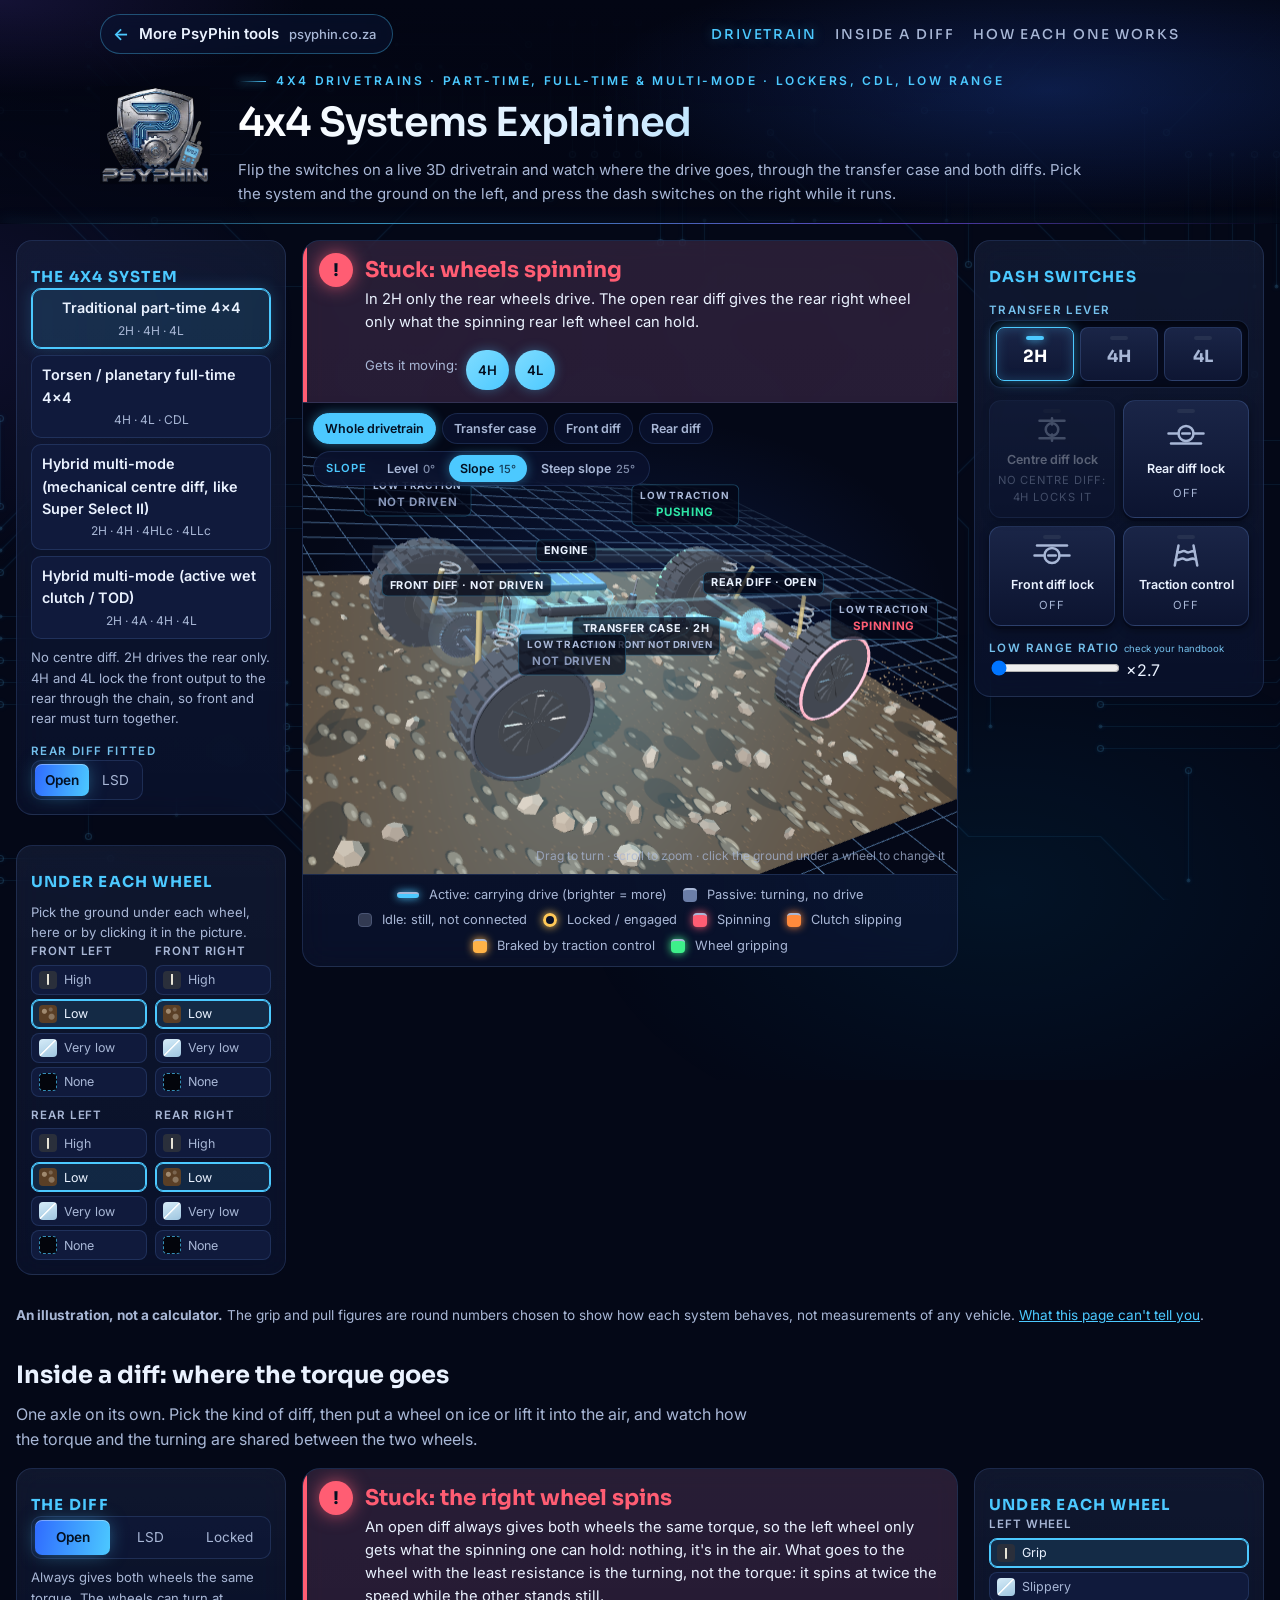
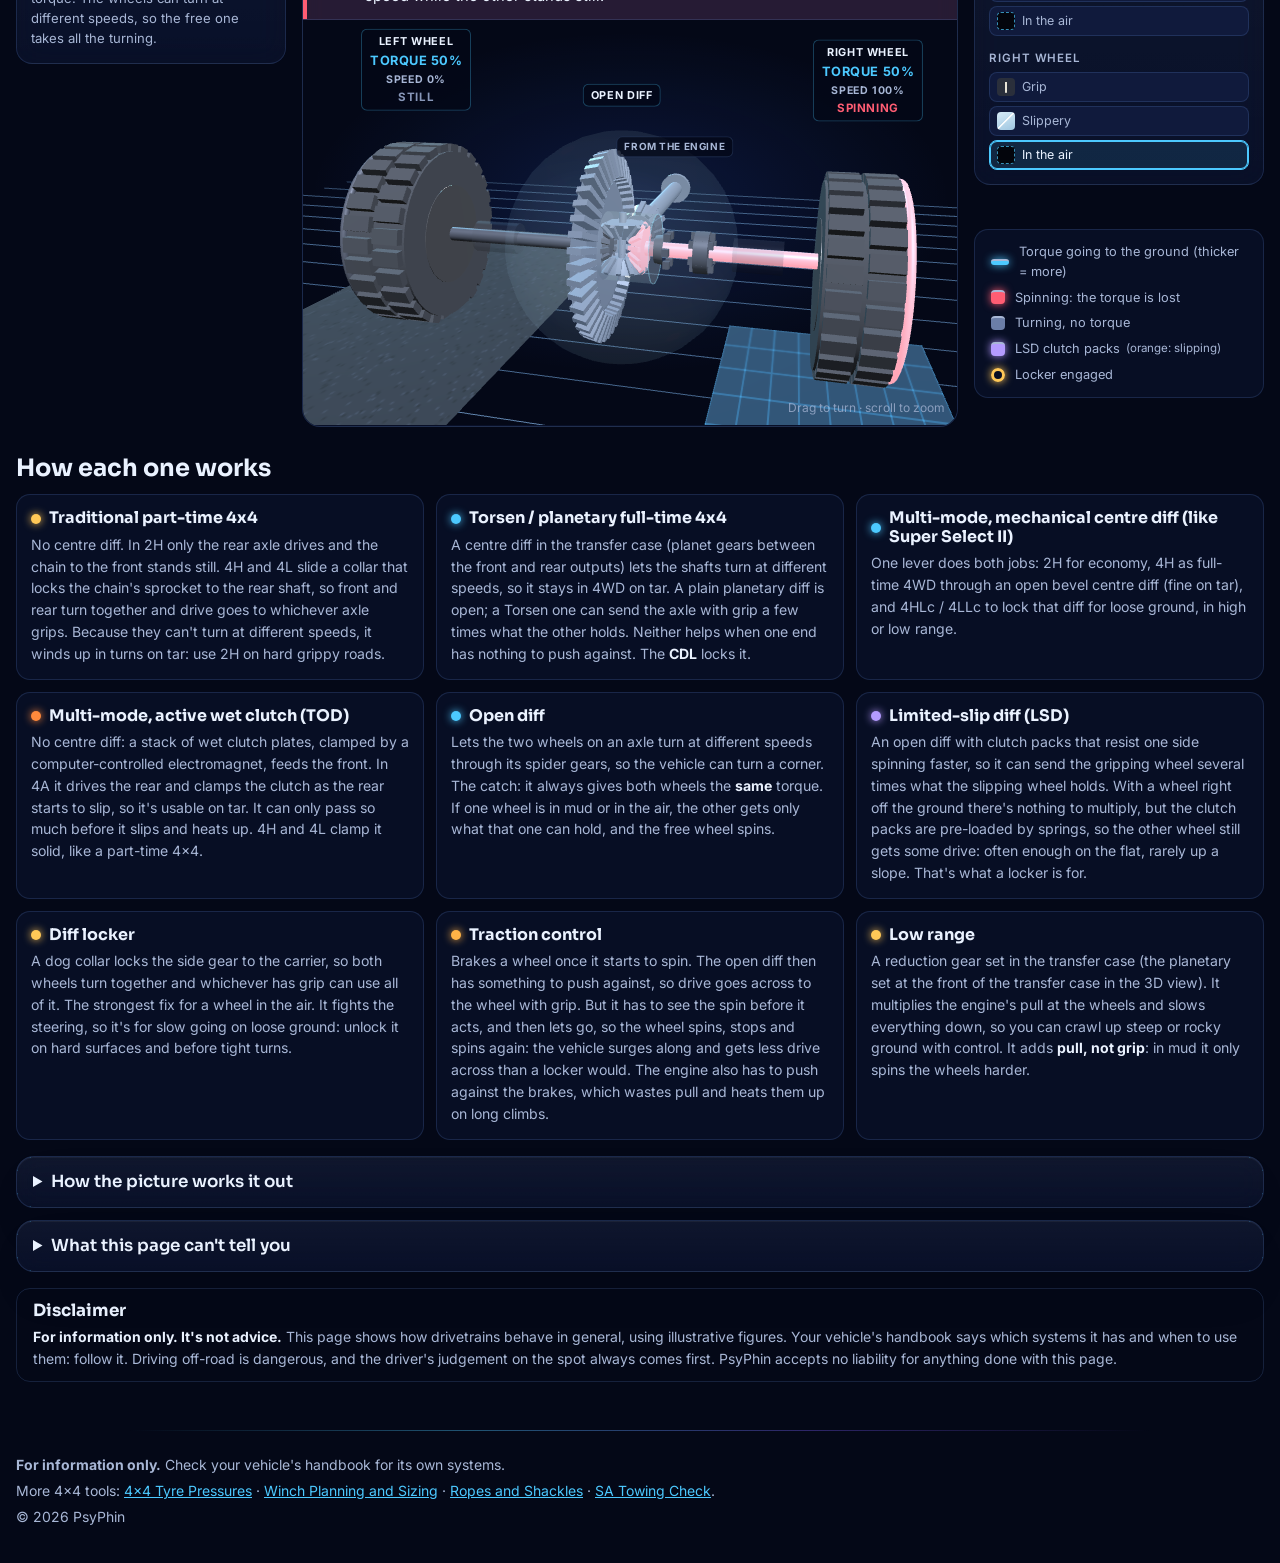
==== commit a8e82f32: "Traction control: spin, brake, spin, and less than a locker A braked wheel now cycles: spins up (red" ====
--- a/index.html
+++ b/index.html
@@ -174,7 +174,7 @@
         </article>
         <article class="setup">
           <h3><span class="setup-dot setup-dot--brake"></span>Traction control</h3>
-          <p>Brakes a wheel that starts to spin. The open diff then has something to push against, so drive goes across to the wheel with grip. It gets close to what lockers do at the wheels, but the engine has to push against the brakes too, and the brakes heat up on long climbs.</p>
+          <p>Brakes a wheel once it starts to spin. The open diff then has something to push against, so drive goes across to the wheel with grip. But it has to see the spin before it acts, and then lets go, so the wheel spins, stops and spins again: the vehicle surges along and gets less drive across than a locker would. The engine also has to push against the brakes, which wastes pull and heats them up on long climbs.</p>
         </article>
         <article class="setup">
           <h3><span class="setup-dot setup-dot--lock"></span>Low range</h3>
@@ -188,7 +188,7 @@
         <summary>How the picture works it out</summary>
         <div class="explainer-body">
           <p>Each wheel can push the ground with at most its grip times the weight on it. The wheels on the ground share the vehicle's weight evenly, so a lifted wheel carries none and has no grip at all.</p>
-          <p>The drive passes through the centre (the transfer case), then each axle's diff. An open diff can pass on twice what its weaker side can hold. A locked one passes on the sum of both sides. An LSD sits in between. Traction control acts like a locker at the ground, by braking the side that spins.</p>
+          <p>The drive passes through the centre (the transfer case), then each axle's diff. An open diff can pass on twice what its weaker side can hold. A locked one passes on the sum of both sides. An LSD sits in between. Traction control brakes the side that spins, but only once it has spun, so it passes on about 70% of what a locker would add, and its brakes use up some of the engine's pull.</p>
           <p>To keep moving up the slope it needs the slope's pull plus the drag of the surface. If the drivetrain can't pass that much to the ground, wheels spin. If it can but the engine can't pull that hard, it bogs down: that's when low range helps.</p>
         </div>
       </details>
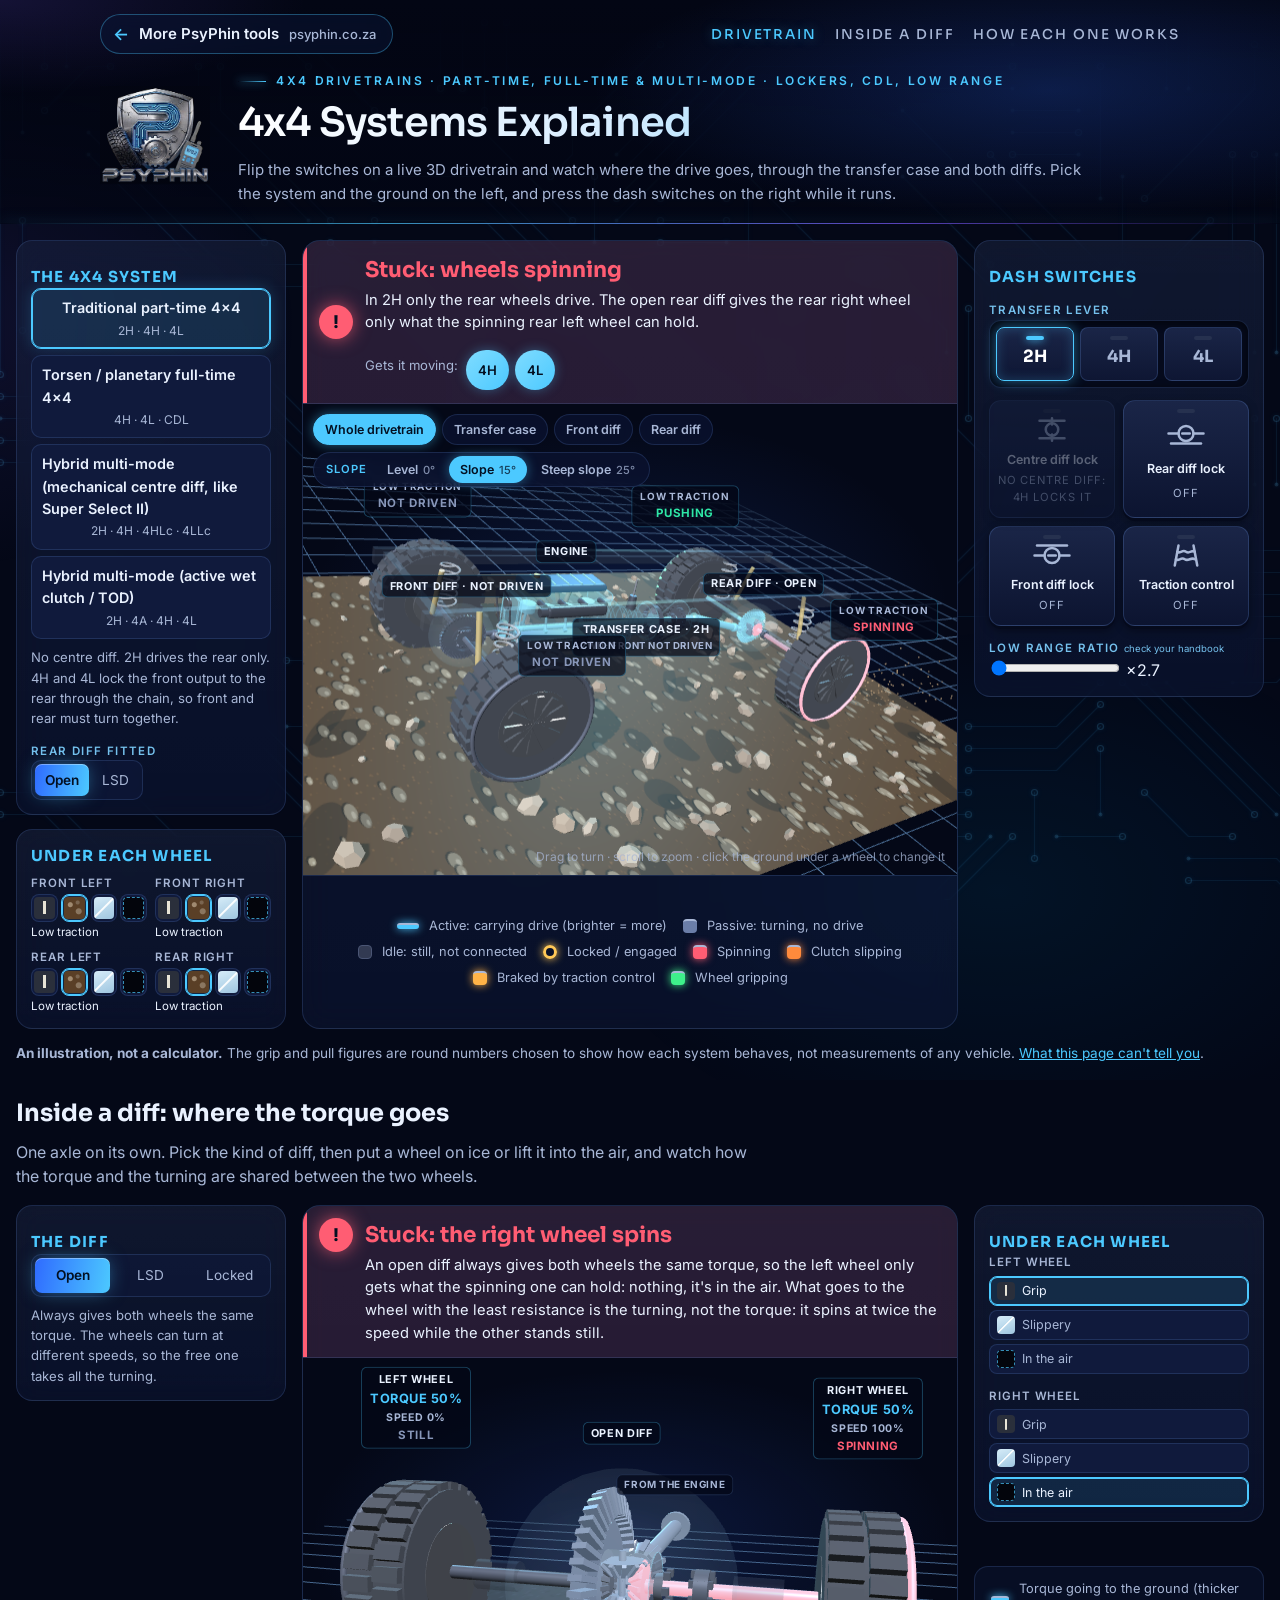
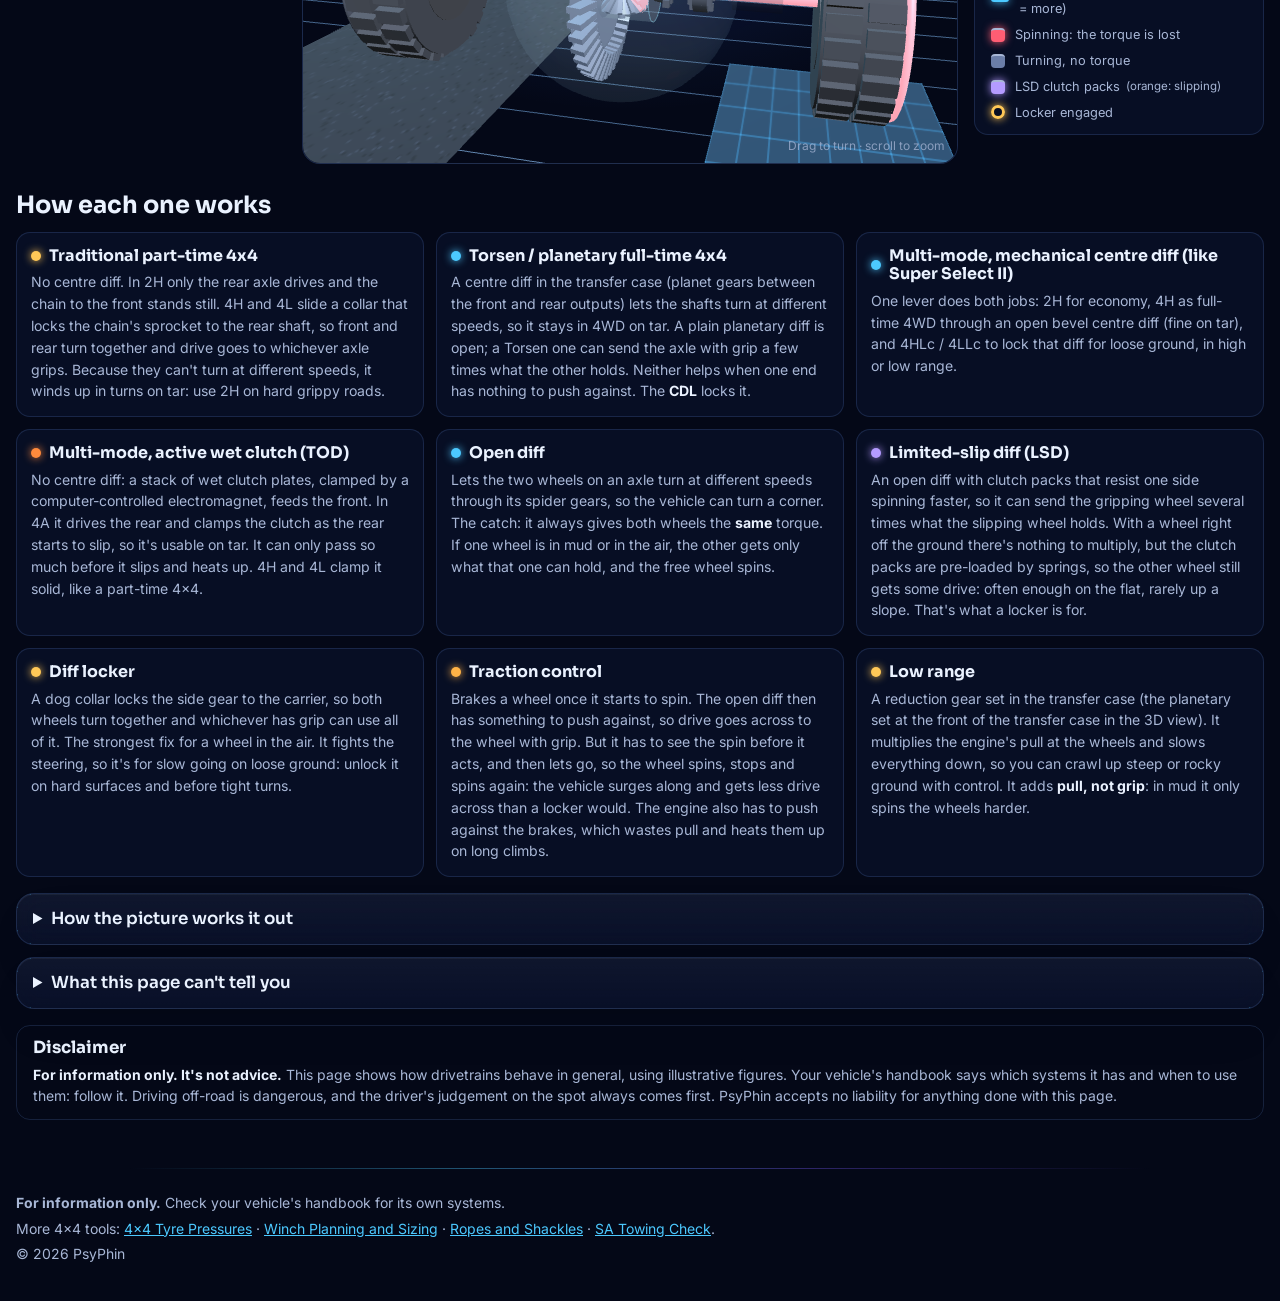
==== commit 2f37eacf: "Under each wheel: compact tiles, column ends level with the picture The stacked ground buttons made " ====
--- a/index.html
+++ b/index.html
@@ -53,9 +53,8 @@
           <p class="ctl-label" id="lsd-label">Rear diff fitted</p>
           <div class="seg" id="lsd-seg" role="radiogroup" aria-labelledby="lsd-label"></div>
         </div>
-        <div class="panel">
+        <div class="panel panel--wheels">
           <p class="panel-title">Under each wheel</p>
-          <p class="hint wheel-hint">Pick the ground under each wheel, here or by clicking it in the picture.</p>
           <div class="wheel-grid" id="wheel-grid"></div>
         </div>
       </aside>
--- a/css/style.css
+++ b/css/style.css
@@ -3333,7 +3333,6 @@
 .tag3d.is-lock .tag3d-sub { color: var(--warn); }
 
 /* ------------------------------------------------------------ under each wheel: three buttons per wheel, laid out like the wheels */
-.wheel-hint { margin: -4px 0 10px; }
 .wheel-grid { grid-template-columns: 1fr 1fr; gap: 10px 8px; }
 .wheel-pick { display: grid; gap: 4px; align-content: start; }
 .wheel-pick-name { font-size: 0.72rem; font-weight: 600; letter-spacing: 0.08em; text-transform: uppercase; color: var(--text-muted); }
@@ -3370,6 +3369,26 @@
 .ground--mud .ground-swatch { background: radial-gradient(circle at 30% 35%, #a08a70 0 2px, transparent 3px), radial-gradient(circle at 70% 65%, #8a7660 0 2.5px, transparent 3.5px), radial-gradient(circle at 65% 25%, #7a6550 0 1.5px, transparent 2.5px), #5a3f26; }
 .ground--air .ground-swatch { background: #03050c; border: 1px dashed rgba(76, 201, 255, 0.7); }
 .ground--ice .ground-swatch { background: linear-gradient(135deg, transparent 45%, rgba(255,255,255,0.9) 46% 52%, transparent 53%), linear-gradient(160deg, #d6ecf8, #9fc6e0); }
+
+/* main bench: each wheel is a row of four ground tiles with the choice named under it, and the left column
+   ends level with the picture (owner, 2026-11-02: the stacked buttons left a gap under the animation).
+   The diff demo keeps its own list. */
+#bench > .side--left { align-self: stretch; grid-template-rows: auto 1fr; }
+#bench > .side--left > .panel { margin-bottom: 0; }
+#bench > .centre { align-self: stretch; display: flex; flex-direction: column; }
+#bench > .centre > .status { min-height: 163px; align-items: center; } /* room for the longest status, "Gets it moving" included */
+#bench > .centre > .legend { flex: 1 0 auto; align-content: center; }
+
+.panel--wheels { display: flex; flex-direction: column; }
+.panel--wheels > .panel-title { margin: 0 0 8px; }
+.panel--wheels .wheel-grid { flex: 1; grid-auto-rows: 1fr; }
+
+#wheel-grid .wheel-pick { grid-template-columns: repeat(4, minmax(0, 1fr)); grid-template-rows: auto minmax(28px, 1fr) auto; gap: 3px; }
+#wheel-grid .wheel-pick-name, #wheel-grid .wheel-pick-now { grid-column: 1 / -1; }
+#wheel-grid .wheel-pick-now { font-size: 0.72rem; line-height: 1.3; color: var(--text); }
+#wheel-grid .wheel-pick-name { line-height: 1.3; }
+#wheel-grid .ground { align-items: stretch; min-width: 0; min-height: 0; padding: 2px; }
+#wheel-grid .ground-swatch { width: 100%; height: auto; border-radius: 4px; }
 
 /* the slope: on the picture, top right, opposite the zoom buttons (owner, 2026-10-30: more visible) */
 .view-box { container-type: inline-size; }
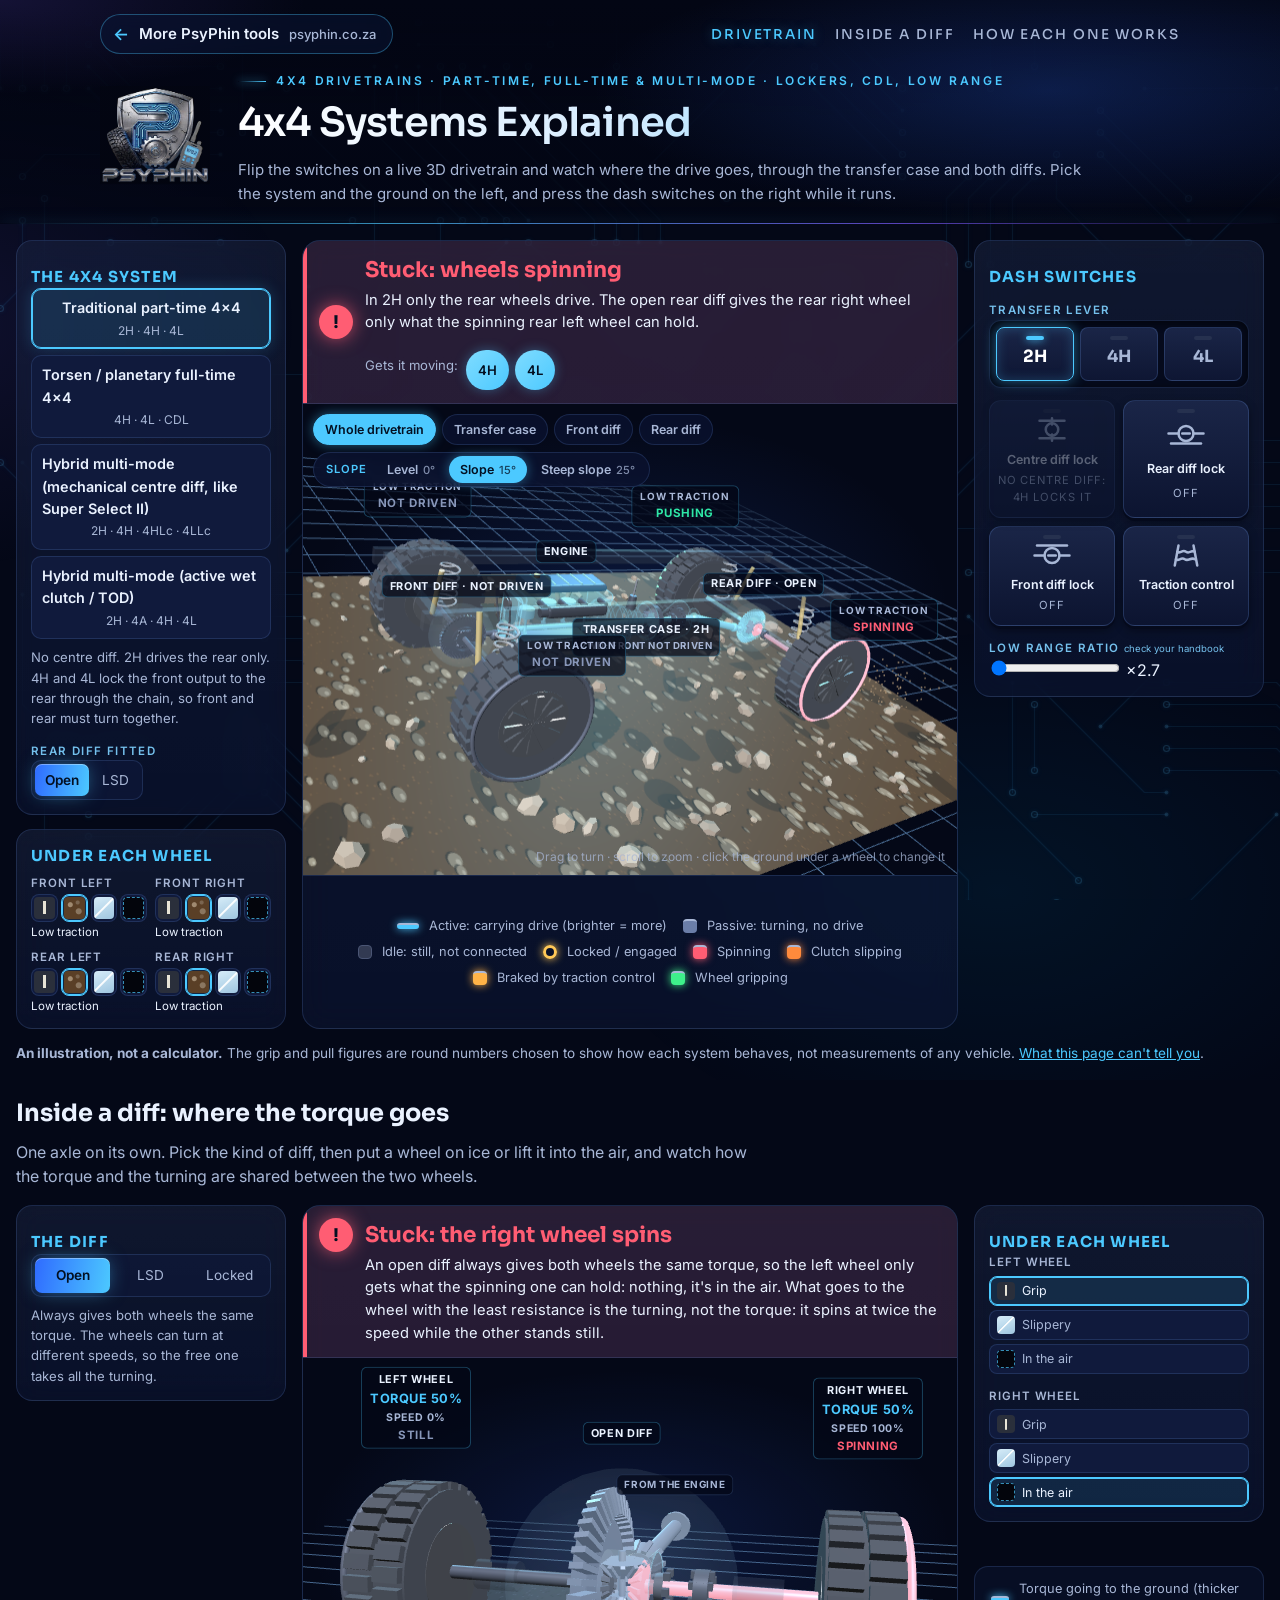
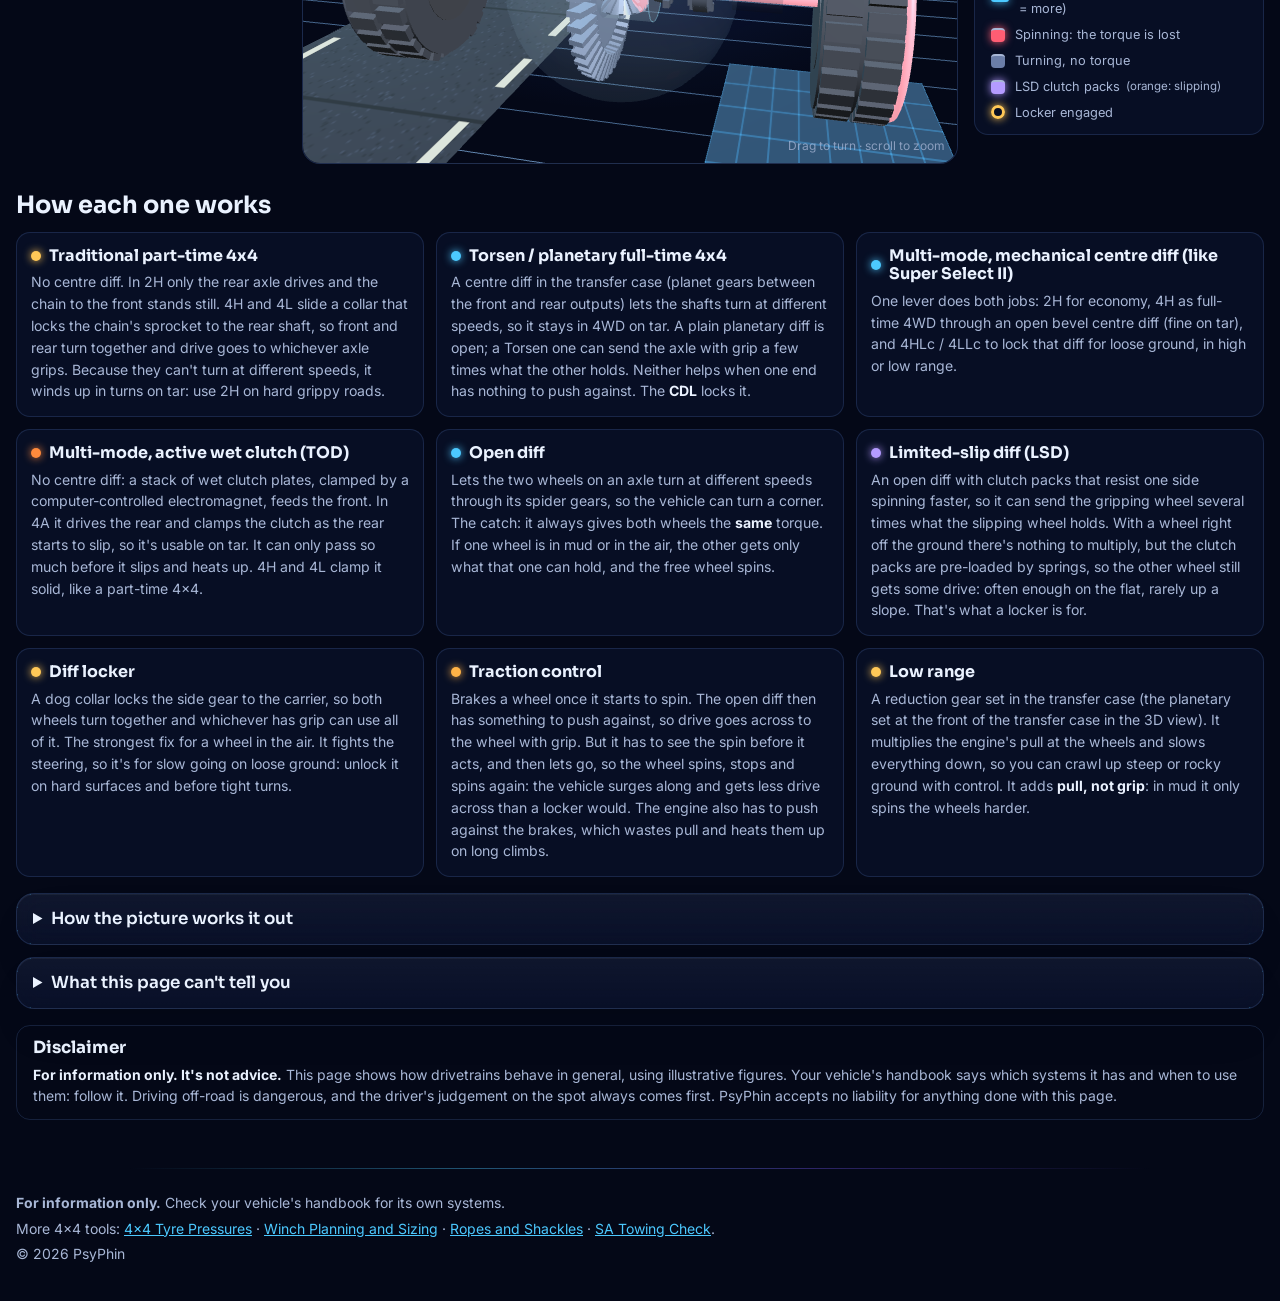
==== commit 27b82474: "SEO: shorter title, share image, structured data Co-Authored-By: Claude Opus 5.5 <noreply@anthropic." ====
--- a/index.html
+++ b/index.html
@@ -3,13 +3,30 @@
 <head>
   <meta charset="utf-8">
   <meta name="viewport" content="width=device-width, initial-scale=1">
-  <title>4x4 Systems Explained: Part-Time, Full-Time, Lockers, CDL and Low Range | PsyPhin</title>
+  <title>4x4 Systems Explained: Lockers, CDL and Low Range | PsyPhin</title>
   <meta name="description" content="Flip the switches on a live 4x4 drivetrain: 2H, 4H, 4L, centre diff lock, lockers and traction control, and watch what each does on slippery ground.">
   <link rel="canonical" href="https://4x4.psyphin.co.za/">
   <meta property="og:type" content="website">
   <meta property="og:url" content="https://4x4.psyphin.co.za/">
   <meta property="og:title" content="4x4 Systems Explained">
   <meta property="og:description" content="Flip the switches on a live 4x4 drivetrain: 2H, 4H, 4L, centre diff lock, lockers and traction control, and watch what each does on slippery ground.">
+  <meta property="og:image" content="https://psyphin.co.za/assets/img/projects/4x4-systems.jpg">
+  <meta name="twitter:card" content="summary_large_image">
+  <script type="application/ld+json">
+  {
+    "@context": "https://schema.org",
+    "@type": "WebApplication",
+    "name": "4x4 Systems Explained",
+    "url": "https://4x4.psyphin.co.za/",
+    "description": "Flip the switches on a live 4x4 drivetrain: 2H, 4H, 4L, centre diff lock, lockers and traction control, and watch what each does on slippery ground.",
+    "applicationCategory": "EducationalApplication",
+    "operatingSystem": "Any (runs in the browser)",
+    "inLanguage": "en-ZA",
+    "isAccessibleForFree": true,
+    "offers": { "@type": "Offer", "price": "0", "priceCurrency": "ZAR" },
+    "publisher": { "@type": "Organization", "name": "PsyPhin", "url": "https://psyphin.co.za/" }
+  }
+  </script>
   <meta name="theme-color" content="#040817">
   <link rel="icon" href="favicon.ico" sizes="48x48">
   <link rel="icon" href="favicon-96x96.png" type="image/png" sizes="96x96">
